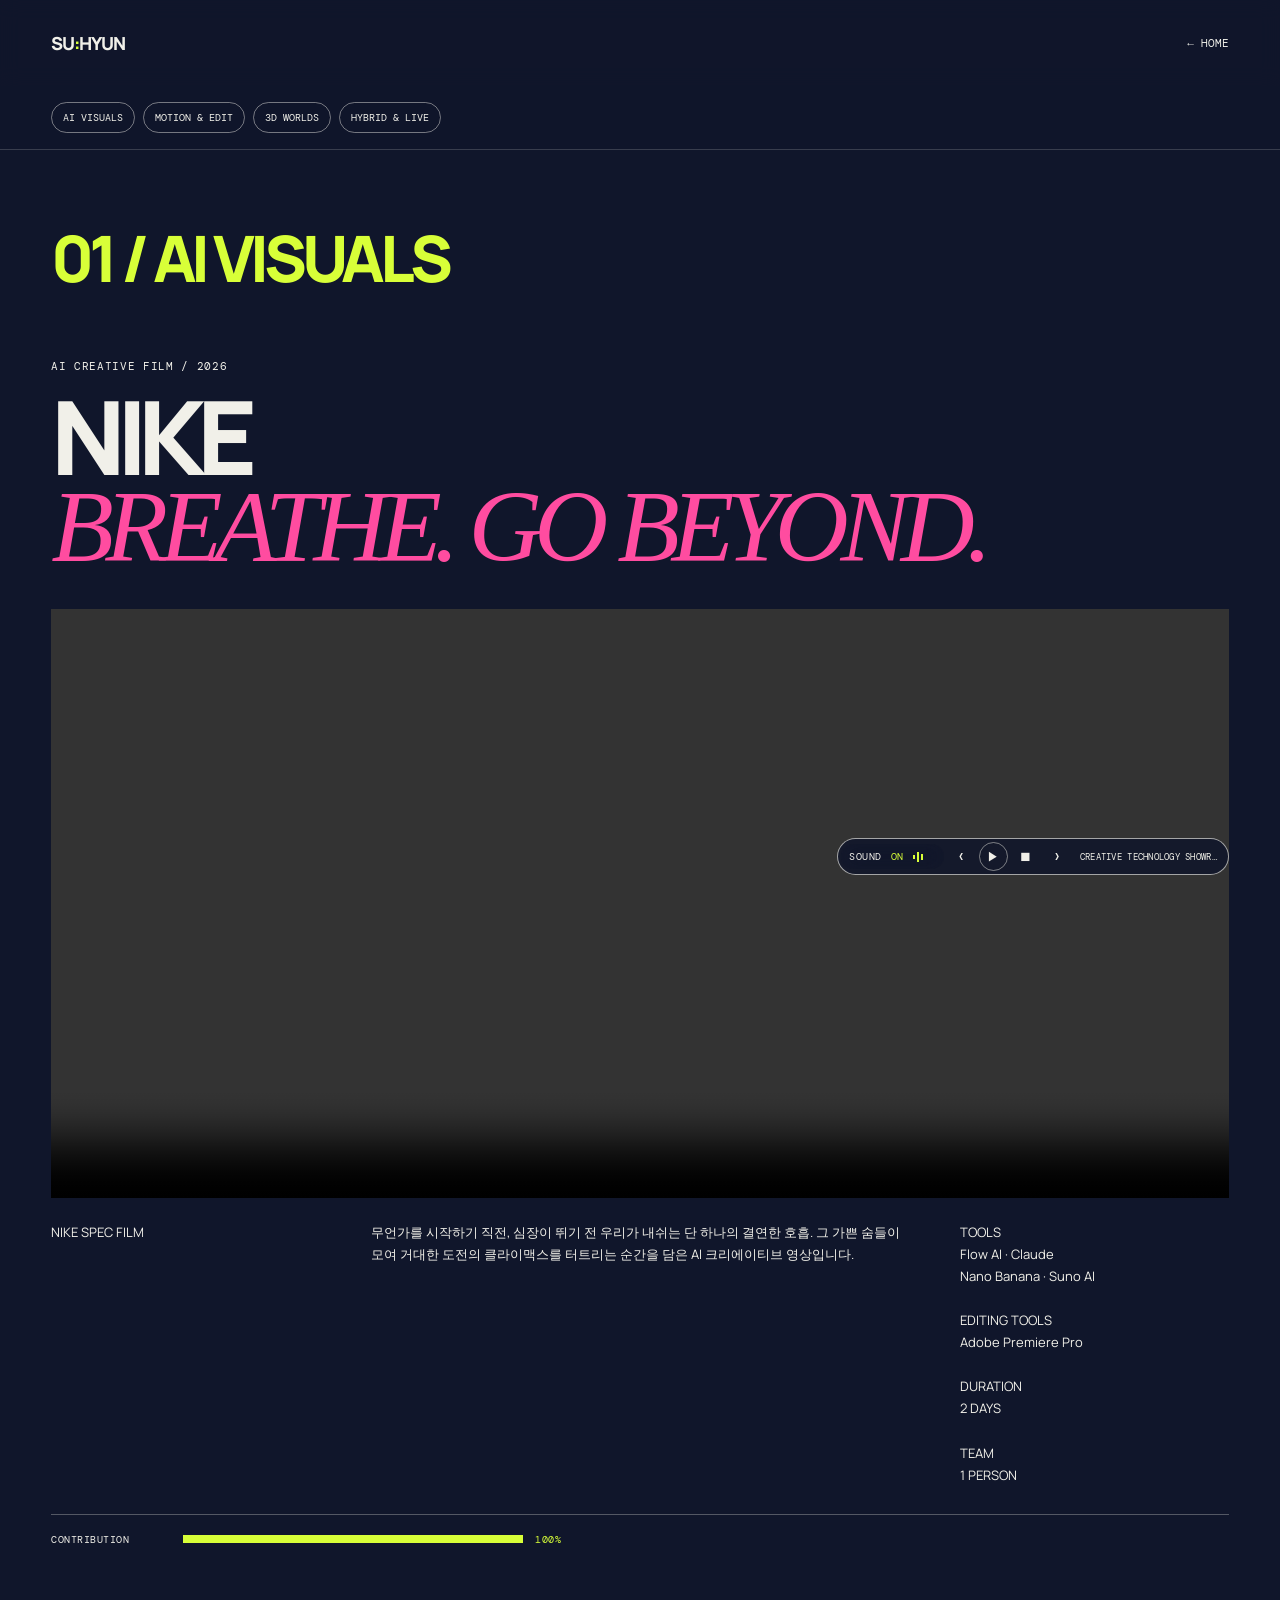
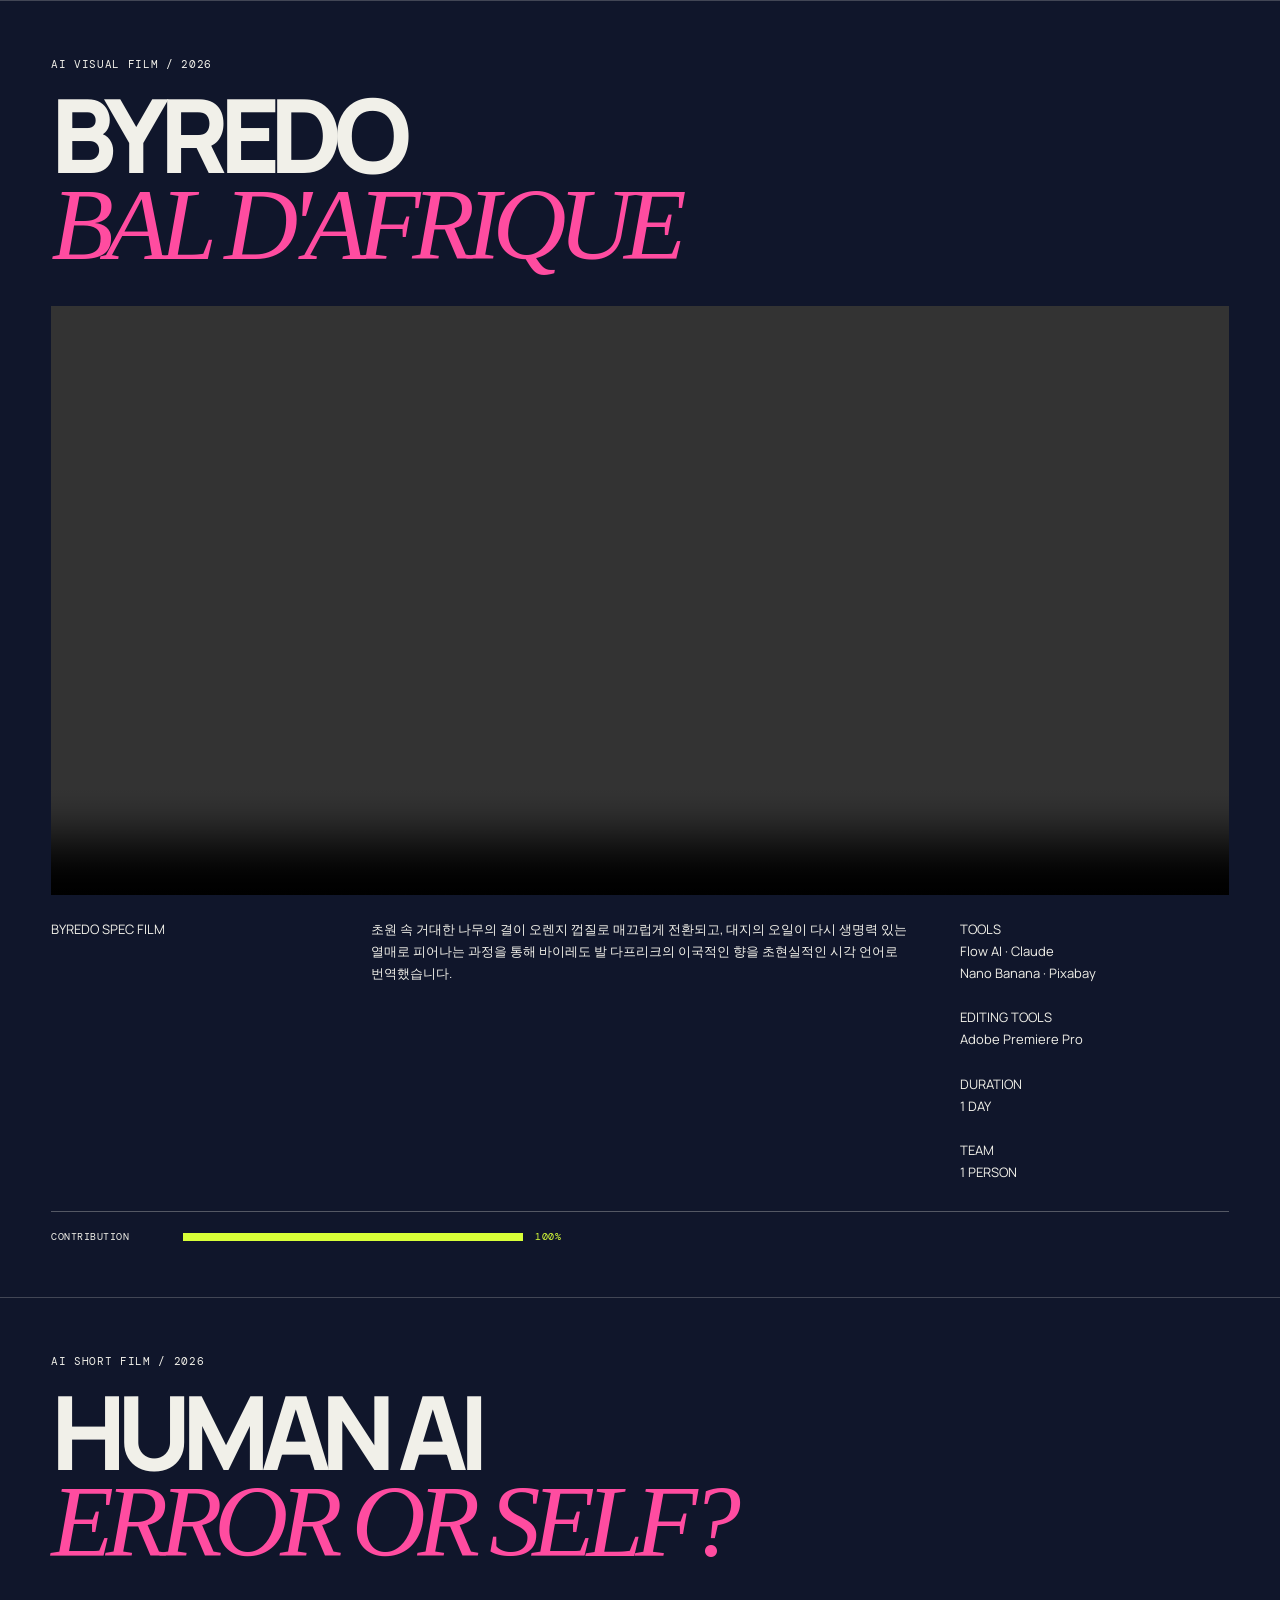
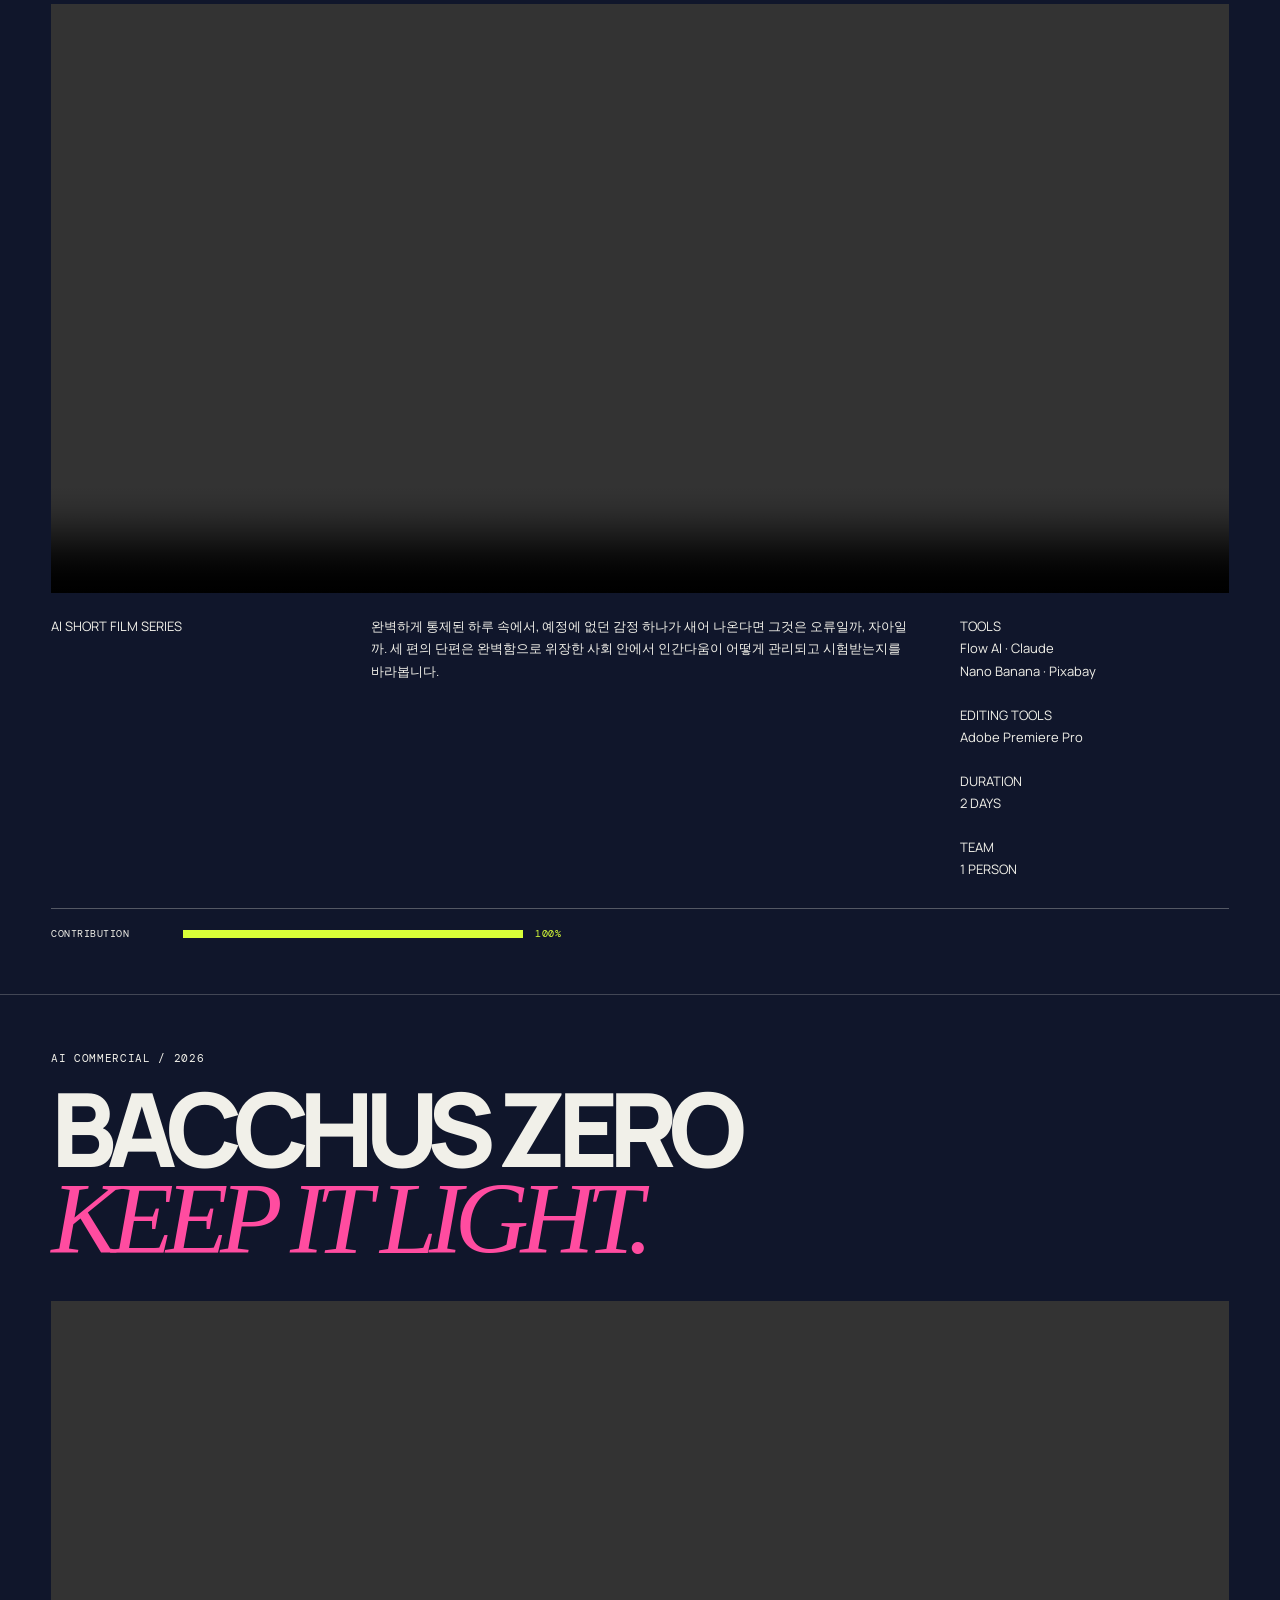
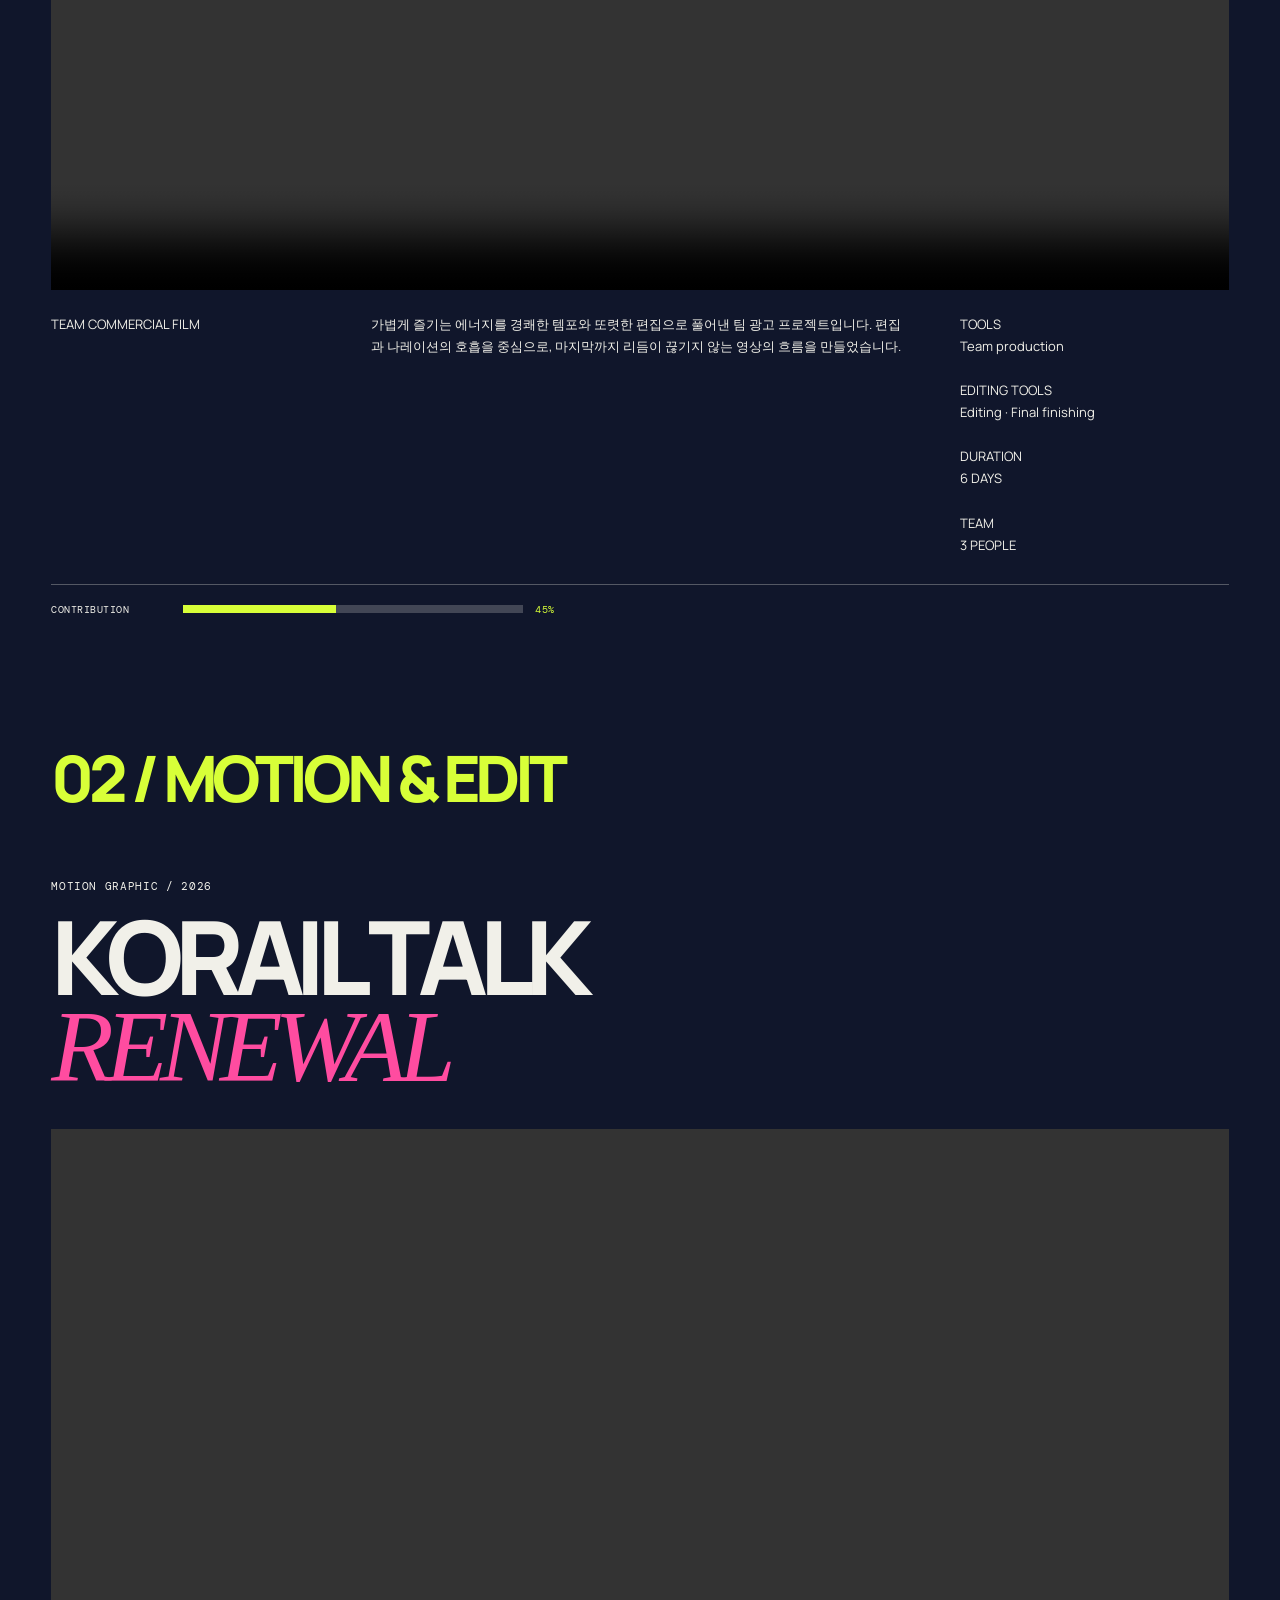
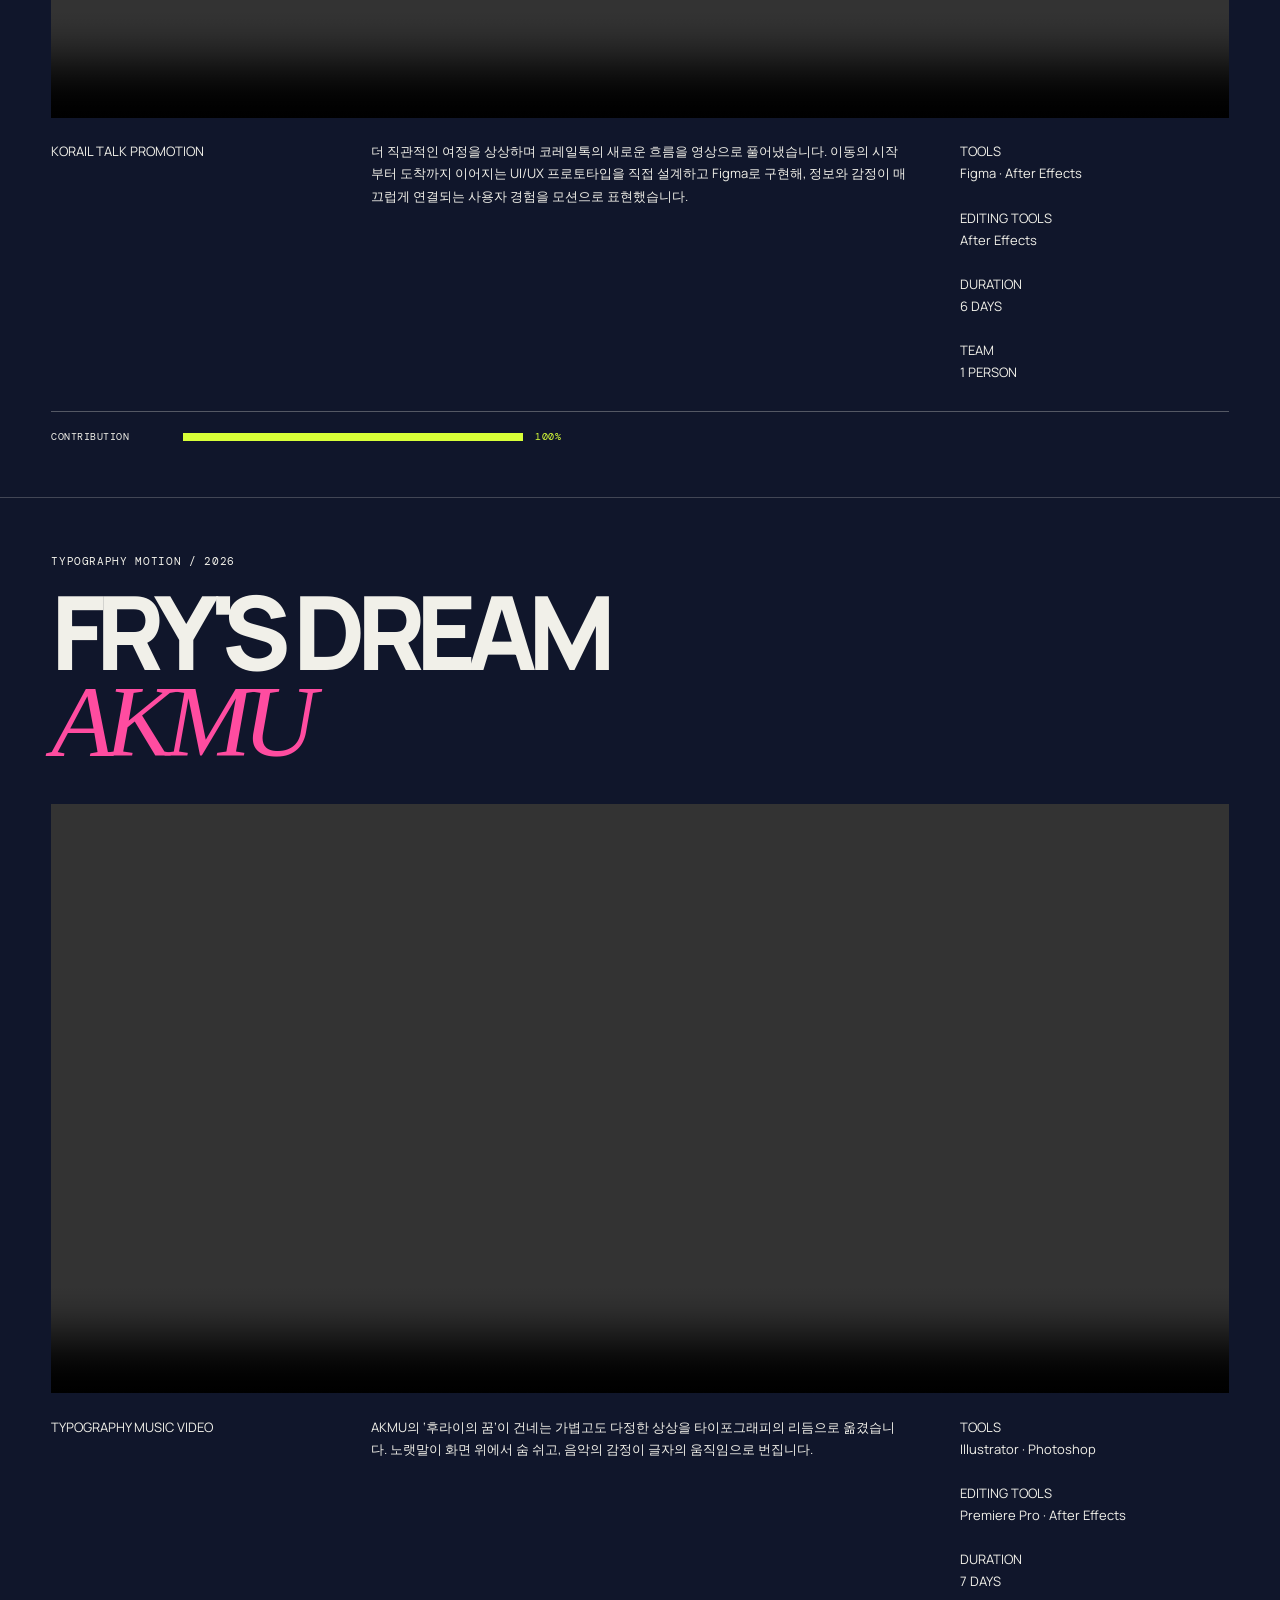
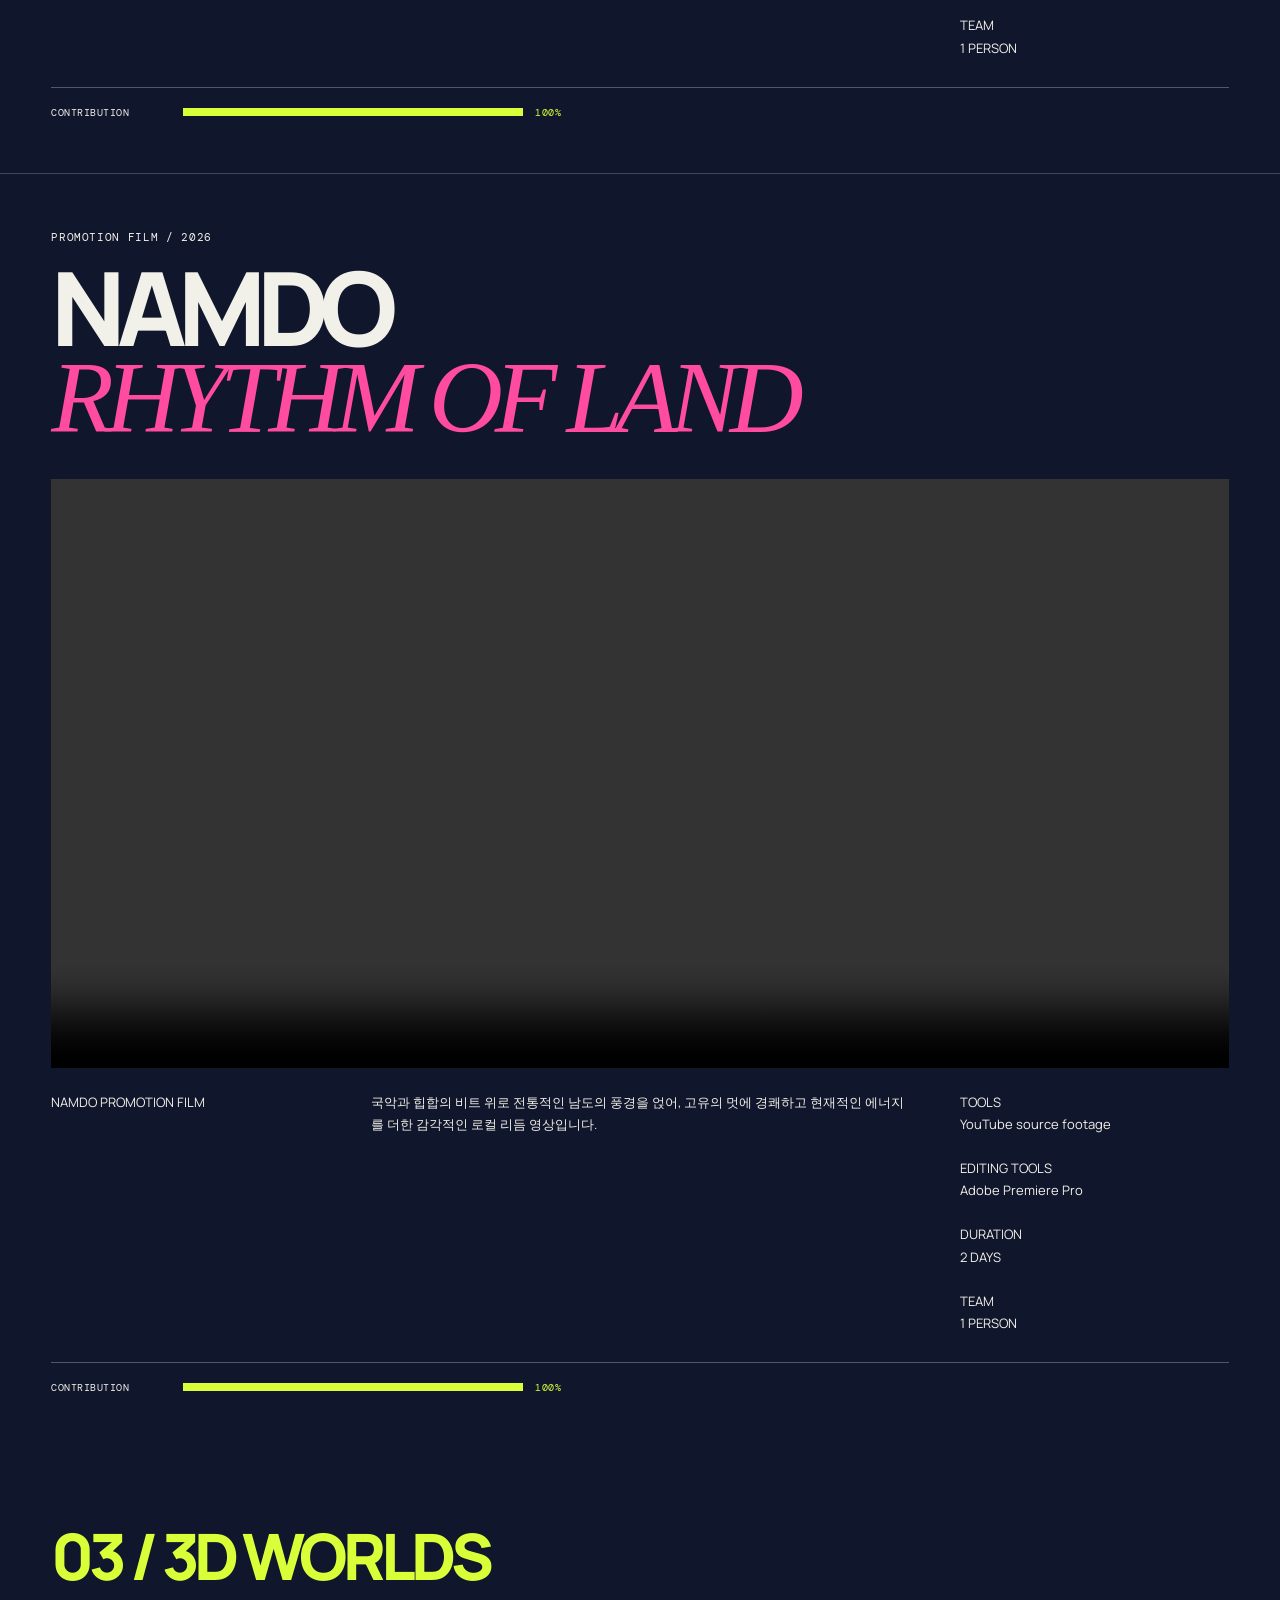
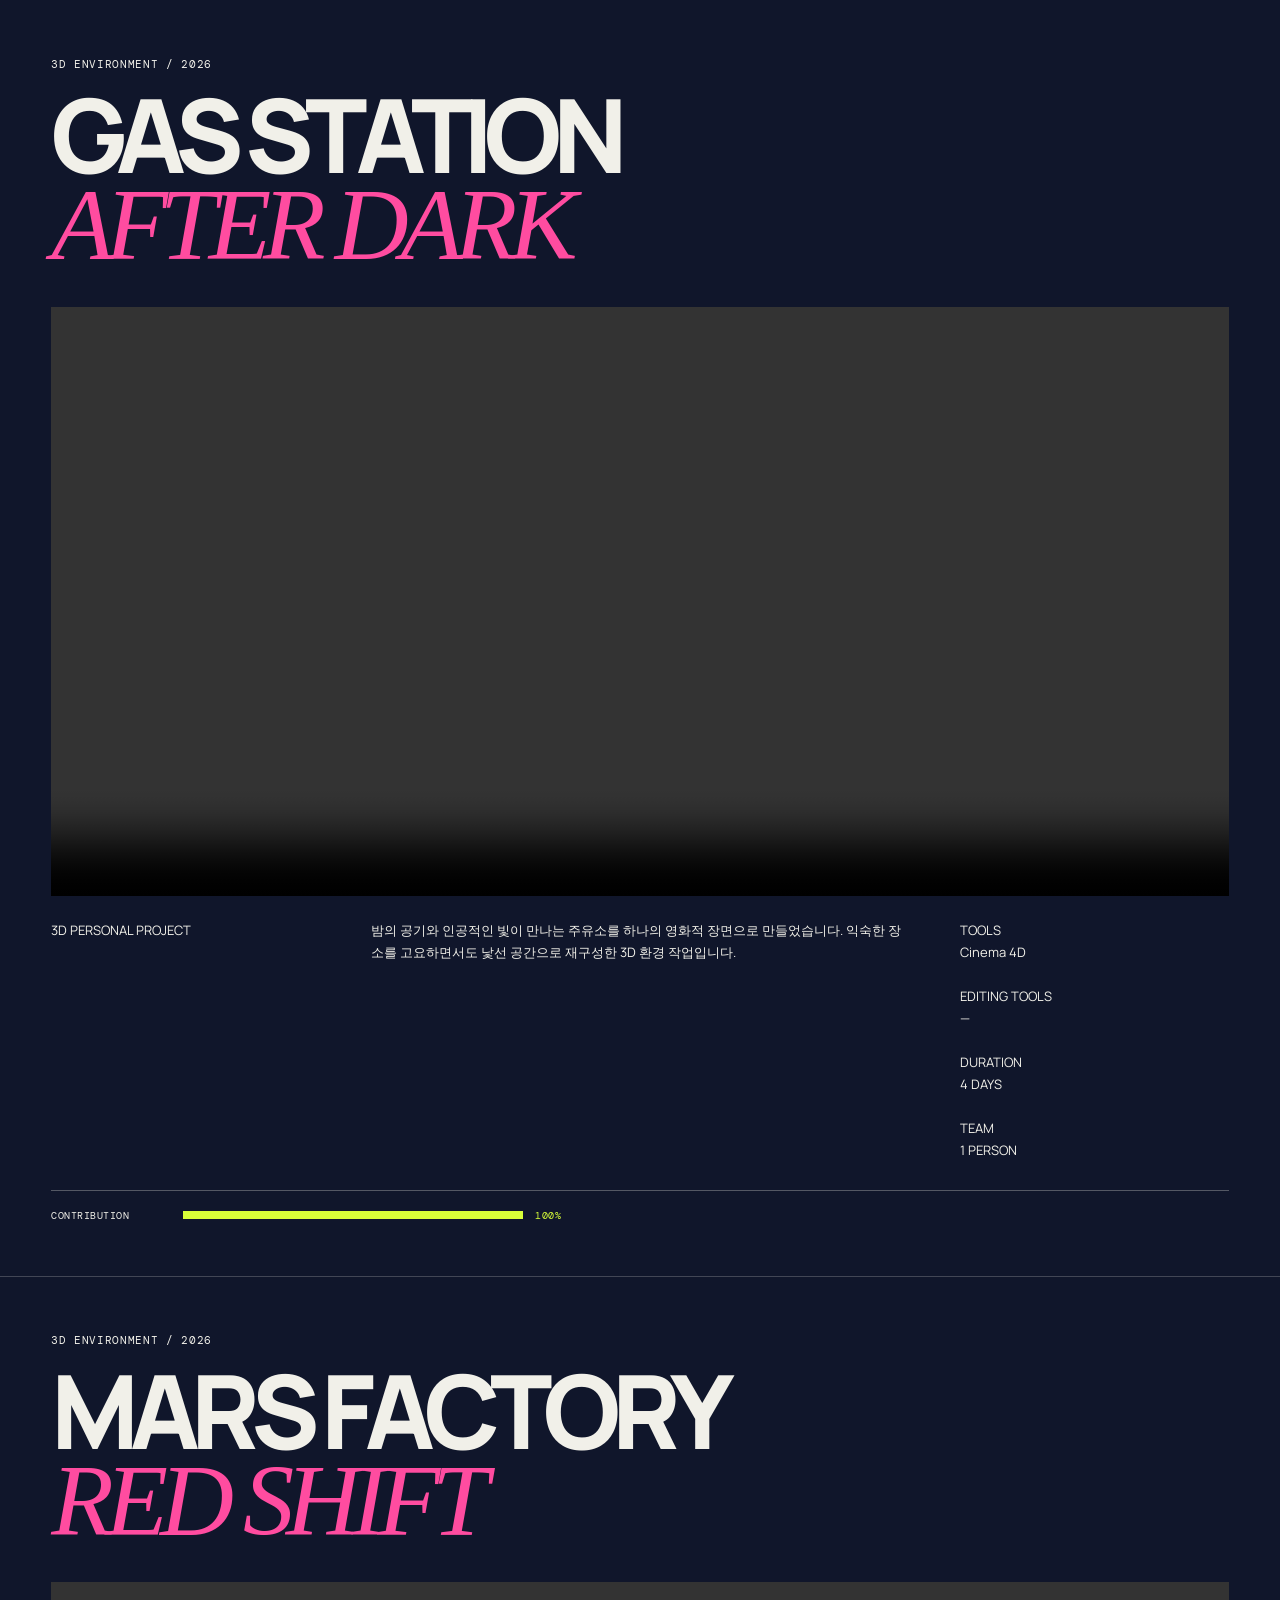
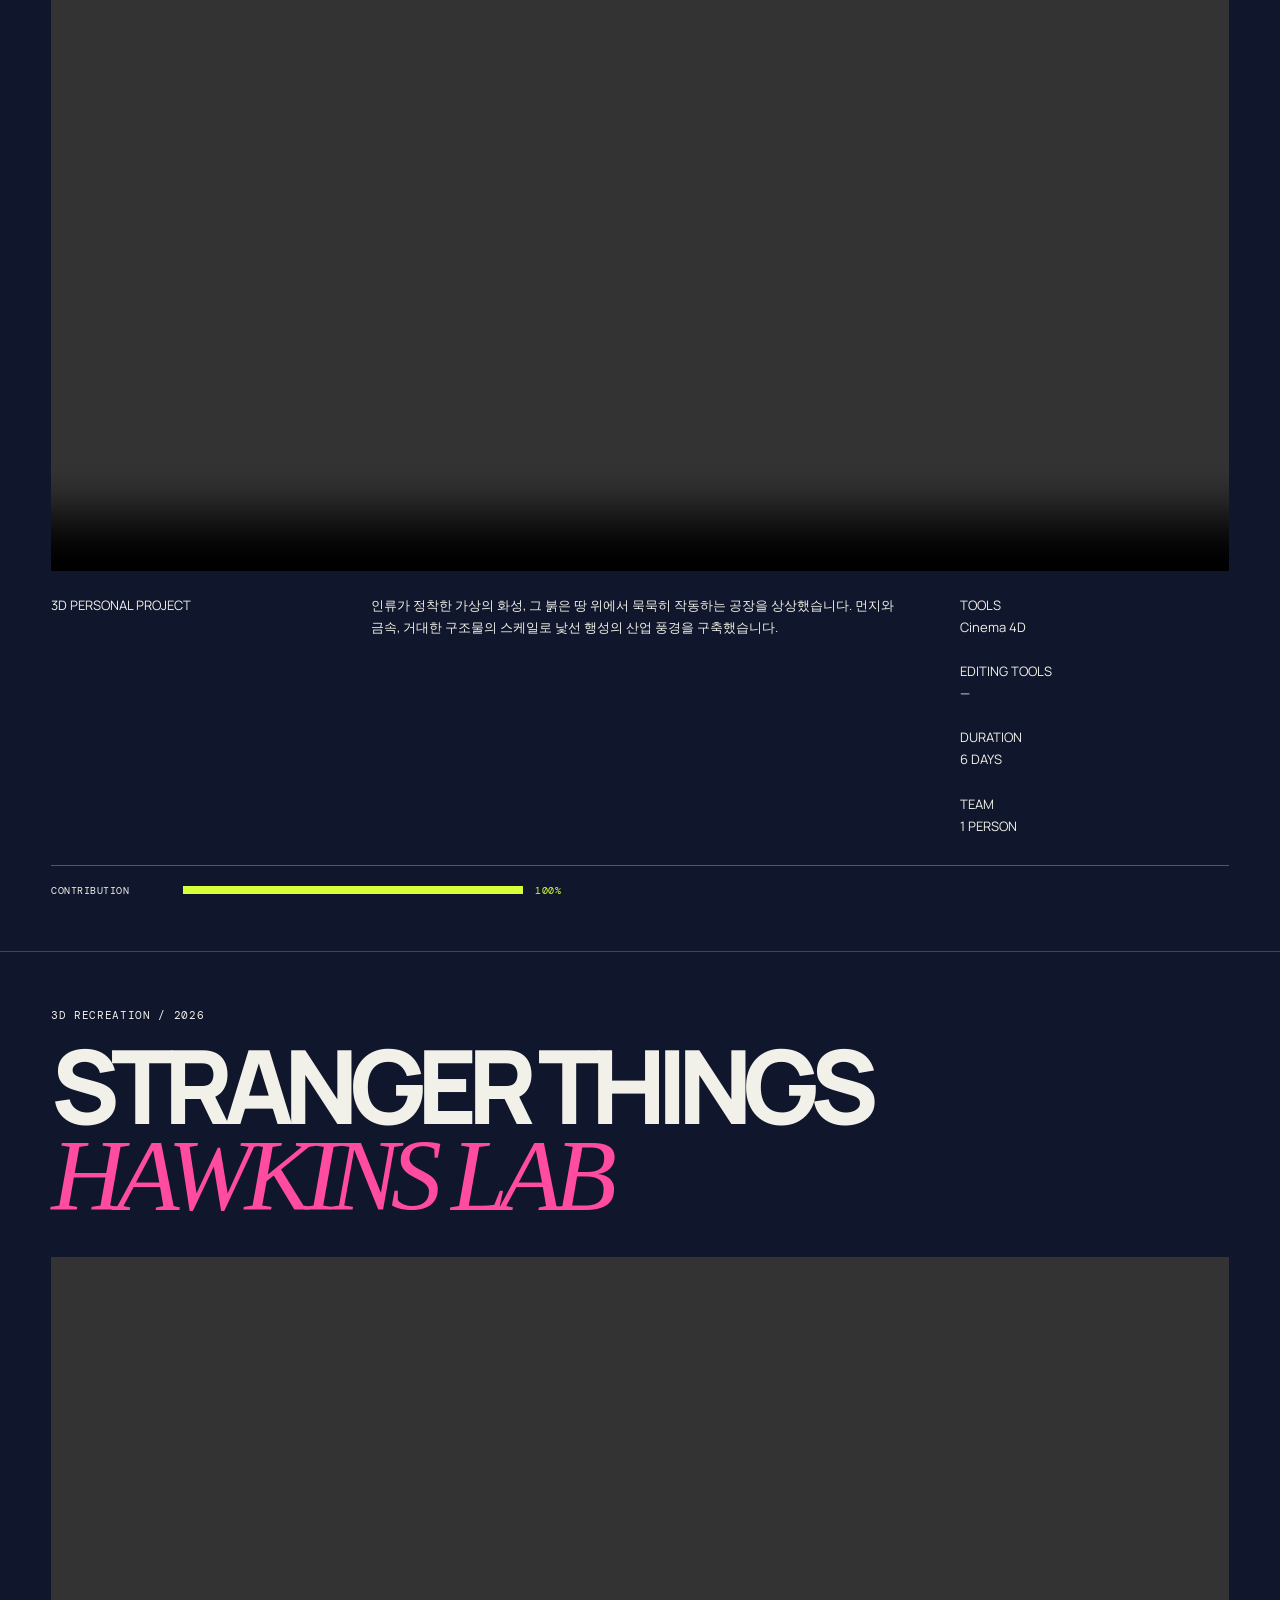
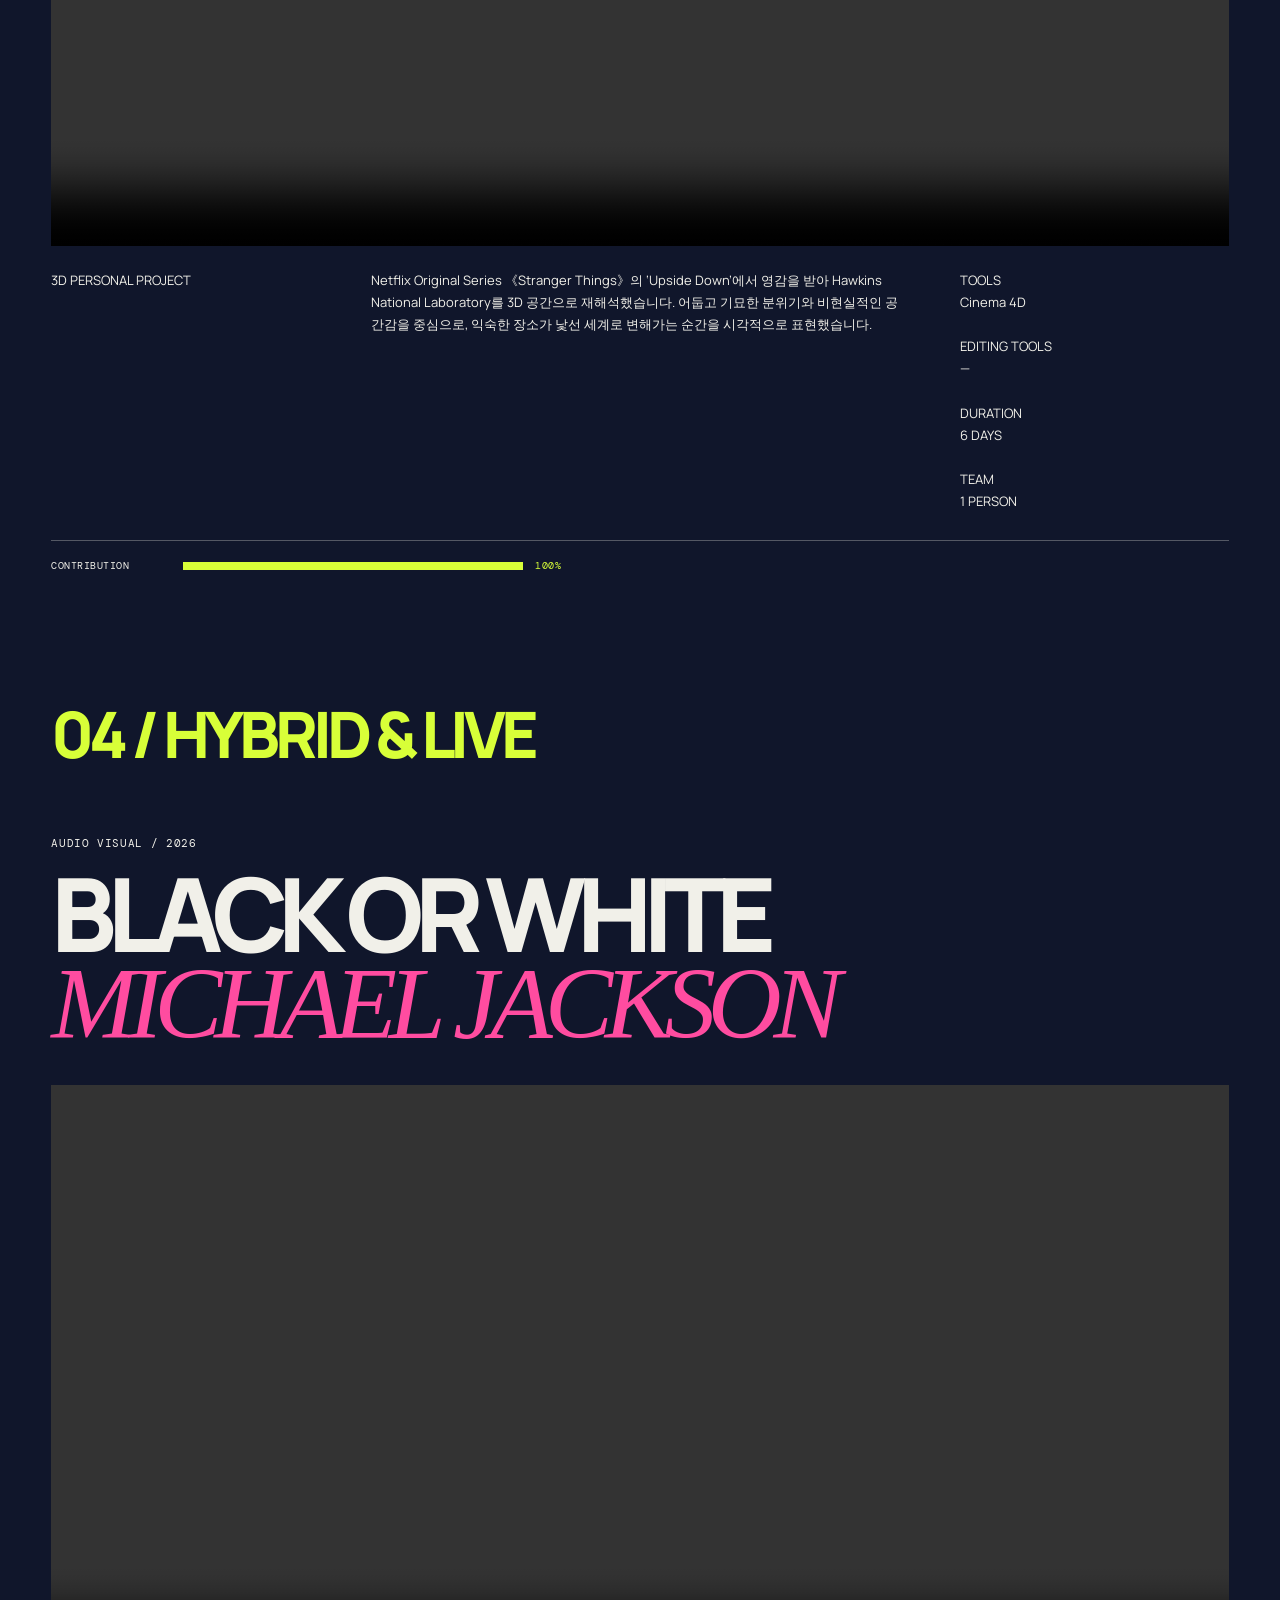
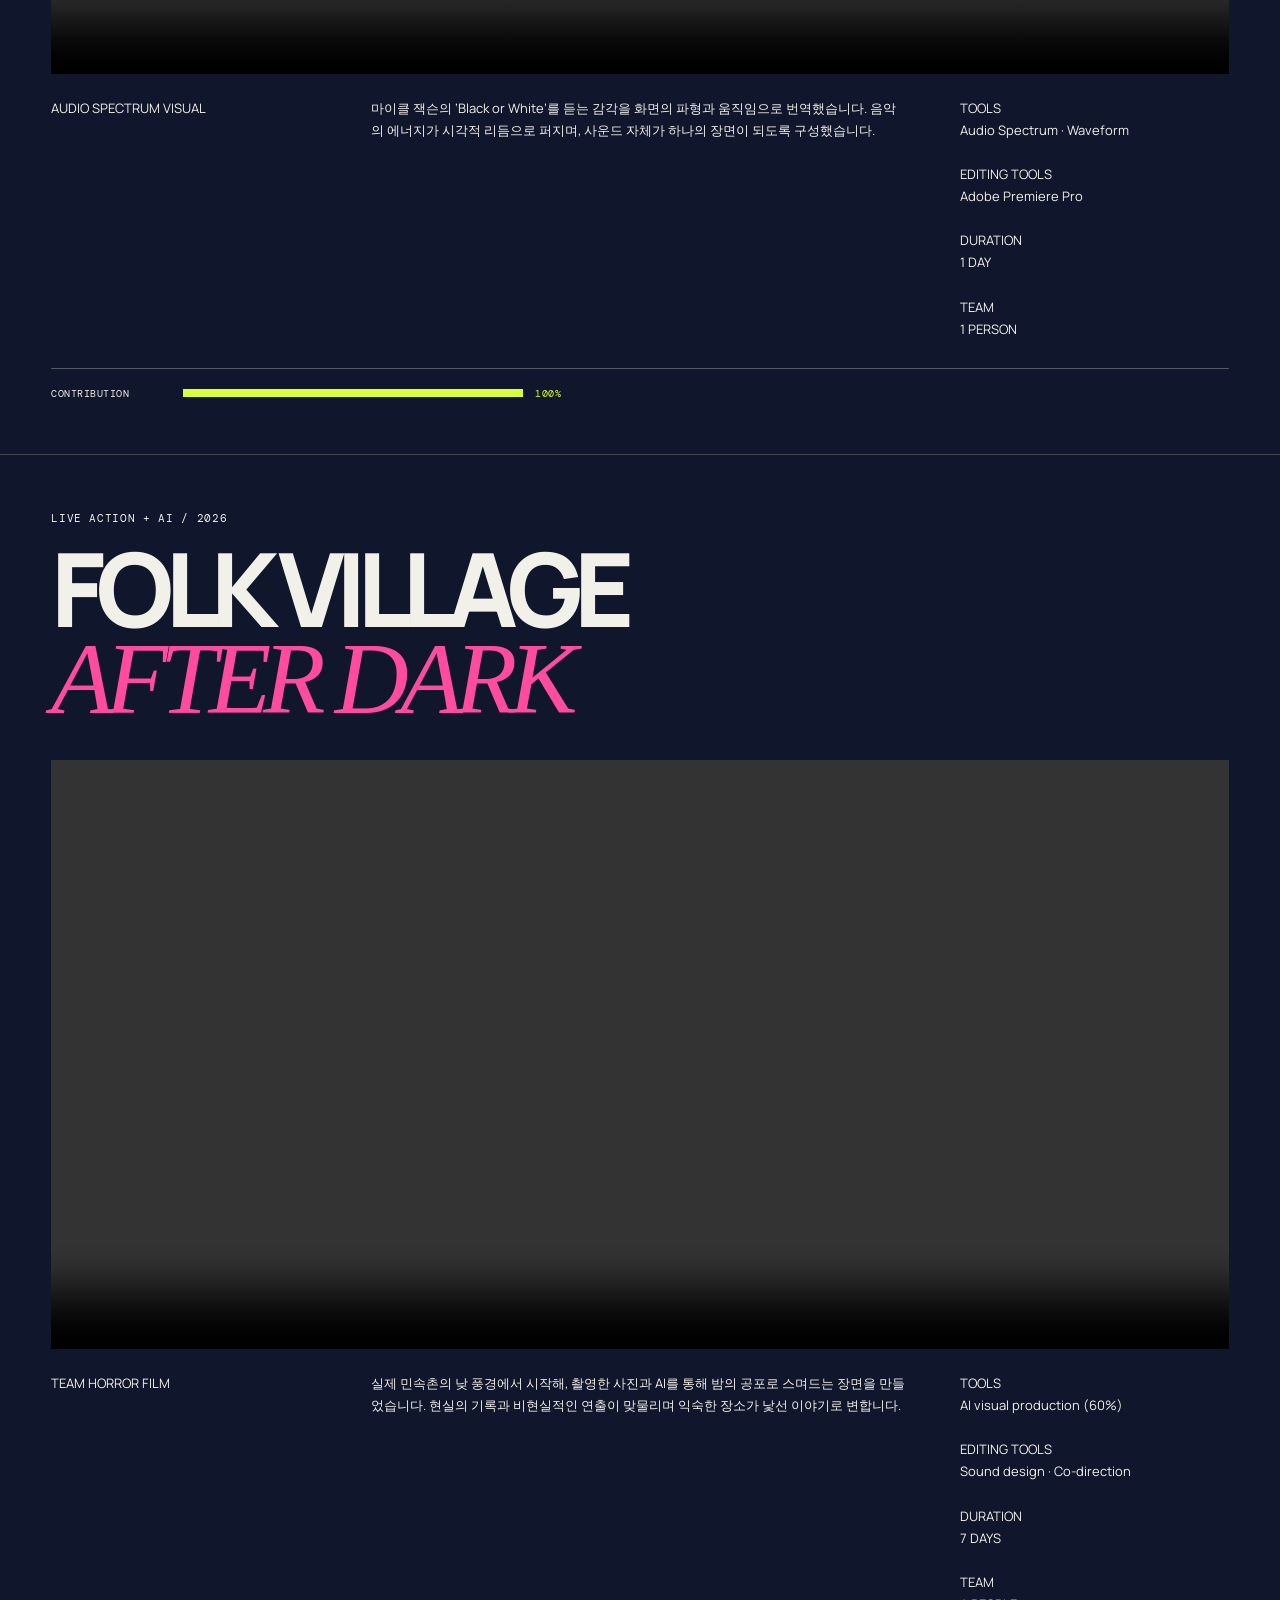
==== projects.html @ 11c56d55 "Add files via upload" ====
<!doctype html>
<html lang="ko">
  <head>
    <meta charset="UTF-8" />
    <meta name="viewport" content="width=device-width,initial-scale=1.0" />
    <title>Projects — SUHYUN</title>
    <link rel="preconnect" href="https://fonts.googleapis.com" />
    <link rel="preconnect" href="https://fonts.gstatic.com" crossorigin />
    <link href="https://fonts.googleapis.com/css2?family=DM+Mono:wght@400;500&family=Manrope:wght@400;500;600;700;800&display=swap" rel="stylesheet" />
    <link rel="stylesheet" href="styles.css" />
  </head>
  <body class="projects-page">
    <header class="site-header"><a class="brand" href="index.html">SU<span>:</span>HYUN</a><a class="back-link" href="index.html">← HOME</a></header>
    <main>
      <nav class="detail-tabs" aria-label="프로젝트 분류"><a href="#ai">AI VISUALS</a><a href="#motion">MOTION &amp; EDIT</a><a href="#three-d">3D WORLDS</a><a href="#hybrid">HYBRID &amp; LIVE</a></nav>
      <section class="project-group" id="ai"><p class="group-label">01 / AI VISUALS</p></section>
      <section class="project-detail" id="nike"><p class="eyebrow">AI CREATIVE FILM / 2026</p><h1>NIKE<br /><em>BREATHE. GO BEYOND.</em></h1><video controls playsinline preload="metadata"><source src="assets/나이키 광고 최종.mp4" type="video/mp4" /></video><div class="detail-meta"><p>NIKE SPEC FILM</p><p>무언가를 시작하기 직전, 심장이 뛰기 전 우리가 내쉬는 단 하나의 결연한 호흡. 그 가쁜 숨들이 모여 거대한 도전의 클라이맥스를 터트리는 순간을 담은 AI 크리에이티브 영상입니다.</p><p>TOOLS<br />Flow AI · Claude<br />Nano Banana · Suno AI<br /><br />EDITING TOOLS<br />Adobe Premiere Pro<br /><br />DURATION<br />2 DAYS<br /><br />TEAM<br />1 PERSON</p></div><div class="contribution"><span>CONTRIBUTION</span><div><i style="--contribution:100%"></i></div><b>100%</b></div></section>
      <section class="project-detail" id="byredo"><p class="eyebrow">AI VISUAL FILM / 2026</p><h1>BYREDO<br /><em>BAL D'AFRIQUE</em></h1><video controls playsinline preload="metadata"><source src="assets/바이레도 발다프리크 AI 최종.mp4" type="video/mp4" /></video><div class="detail-meta"><p>BYREDO SPEC FILM</p><p>초원 속 거대한 나무의 결이 오렌지 껍질로 매끄럽게 전환되고, 대지의 오일이 다시 생명력 있는 열매로 피어나는 과정을 통해 바이레도 발 다프리크의 이국적인 향을 초현실적인 시각 언어로 번역했습니다.</p><p>TOOLS<br />Flow AI · Claude<br />Nano Banana · Pixabay<br /><br />EDITING TOOLS<br />Adobe Premiere Pro<br /><br />DURATION<br />1 DAY<br /><br />TEAM<br />1 PERSON</p></div><div class="contribution"><span>CONTRIBUTION</span><div><i style="--contribution:100%"></i></div><b>100%</b></div></section>
      <section class="project-detail" id="human"><p class="eyebrow">AI SHORT FILM / 2026</p><h1>HUMAN AI<br /><em>ERROR OR SELF?</em></h1><video controls playsinline preload="metadata"><source src="assets/Human최종.mp4" type="video/mp4" /></video><div class="detail-meta"><p>AI SHORT FILM SERIES</p><p>완벽하게 통제된 하루 속에서, 예정에 없던 감정 하나가 새어 나온다면 그것은 오류일까, 자아일까. 세 편의 단편은 완벽함으로 위장한 사회 안에서 인간다움이 어떻게 관리되고 시험받는지를 바라봅니다.</p><p>TOOLS<br />Flow AI · Claude<br />Nano Banana · Pixabay<br /><br />EDITING TOOLS<br />Adobe Premiere Pro<br /><br />DURATION<br />2 DAYS<br /><br />TEAM<br />1 PERSON</p></div><div class="contribution"><span>CONTRIBUTION</span><div><i style="--contribution:100%"></i></div><b>100%</b></div></section>
      <section class="project-detail" id="bacchus"><p class="eyebrow">AI COMMERCIAL / 2026</p><h1>BACCHUS ZERO<br /><em>KEEP IT LIGHT.</em></h1><video controls playsinline preload="metadata"><source src="assets/박카스 제로 광고_0721(최종).mp4" type="video/mp4" /></video><div class="detail-meta"><p>TEAM COMMERCIAL FILM</p><p>가볍게 즐기는 에너지를 경쾌한 템포와 또렷한 편집으로 풀어낸 팀 광고 프로젝트입니다. 편집과 나레이션의 호흡을 중심으로, 마지막까지 리듬이 끊기지 않는 영상의 흐름을 만들었습니다.</p><p>TOOLS<br />Team production<br /><br />EDITING TOOLS<br />Editing · Final finishing<br /><br />DURATION<br />6 DAYS<br /><br />TEAM<br />3 PEOPLE</p></div><div class="contribution"><span>CONTRIBUTION</span><div><i style="--contribution:45%"></i></div><b>45%</b></div></section>
      <section class="project-group" id="motion"><p class="group-label">02 / MOTION &amp; EDIT</p></section>
      <section class="project-detail" id="korail"><p class="eyebrow">MOTION GRAPHIC / 2026</p><h1>KORAIL TALK<br /><em>RENEWAL</em></h1><video controls playsinline preload="metadata"><source src="assets/코레일톡 리뉴얼 홍보영상(sound).mp4" type="video/mp4" /></video><div class="detail-meta"><p>KORAIL TALK PROMOTION</p><p>더 직관적인 여정을 상상하며 코레일톡의 새로운 흐름을 영상으로 풀어냈습니다. 이동의 시작부터 도착까지 이어지는 UI/UX 프로토타입을 직접 설계하고 Figma로 구현해, 정보와 감정이 매끄럽게 연결되는 사용자 경험을 모션으로 표현했습니다.</p><p>TOOLS<br />Figma · After Effects<br /><br />EDITING TOOLS<br />After Effects<br /><br />DURATION<br />6 DAYS<br /><br />TEAM<br />1 PERSON</p></div><div class="contribution"><span>CONTRIBUTION</span><div><i style="--contribution:100%"></i></div><b>100%</b></div></section>
      <section class="project-detail" id="fry"><p class="eyebrow">TYPOGRAPHY MOTION / 2026</p><h1>FRY'S DREAM<br /><em>AKMU</em></h1><video controls playsinline preload="metadata"><source src="assets/후라이의 꿈_이수현.mp4" type="video/mp4" /></video><div class="detail-meta"><p>TYPOGRAPHY MUSIC VIDEO</p><p>AKMU의 ‘후라이의 꿈’이 건네는 가볍고도 다정한 상상을 타이포그래피의 리듬으로 옮겼습니다. 노랫말이 화면 위에서 숨 쉬고, 음악의 감정이 글자의 움직임으로 번집니다.</p><p>TOOLS<br />Illustrator · Photoshop<br /><br />EDITING TOOLS<br />Premiere Pro · After Effects<br /><br />DURATION<br />7 DAYS<br /><br />TEAM<br />1 PERSON</p></div><div class="contribution"><span>CONTRIBUTION</span><div><i style="--contribution:100%"></i></div><b>100%</b></div></section>
      <section class="project-detail" id="namdo"><p class="eyebrow">PROMOTION FILM / 2026</p><h1>NAMDO<br /><em>RHYTHM OF LAND</em></h1><video controls playsinline preload="metadata"><source src="assets/남도홍보영상.mp4" type="video/mp4" /></video><div class="detail-meta"><p>NAMDO PROMOTION FILM</p><p>국악과 힙합의 비트 위로 전통적인 남도의 풍경을 얹어, 고유의 멋에 경쾌하고 현재적인 에너지를 더한 감각적인 로컬 리듬 영상입니다.</p><p>TOOLS<br />YouTube source footage<br /><br />EDITING TOOLS<br />Adobe Premiere Pro<br /><br />DURATION<br />2 DAYS<br /><br />TEAM<br />1 PERSON</p></div><div class="contribution"><span>CONTRIBUTION</span><div><i style="--contribution:100%"></i></div><b>100%</b></div></section>
      <section class="project-group" id="three-d"><p class="group-label">03 / 3D WORLDS</p></section>
      <section class="project-detail" id="gas"><p class="eyebrow">3D ENVIRONMENT / 2026</p><h1>GAS STATION<br /><em>AFTER DARK</em></h1><video controls playsinline preload="metadata"><source src="assets/gas station모션 .mp4" type="video/mp4" /></video><div class="detail-meta"><p>3D PERSONAL PROJECT</p><p>밤의 공기와 인공적인 빛이 만나는 주유소를 하나의 영화적 장면으로 만들었습니다. 익숙한 장소를 고요하면서도 낯선 공간으로 재구성한 3D 환경 작업입니다.</p><p>TOOLS<br />Cinema 4D<br /><br />EDITING TOOLS<br />—<br /><br />DURATION<br />4 DAYS<br /><br />TEAM<br />1 PERSON</p></div><div class="contribution"><span>CONTRIBUTION</span><div><i style="--contribution:100%"></i></div><b>100%</b></div></section>
      <section class="project-detail" id="mars"><p class="eyebrow">3D ENVIRONMENT / 2026</p><h1>MARS FACTORY<br /><em>RED SHIFT</em></h1><video controls playsinline preload="metadata"><source src="assets/Mars factory_end.mp4" type="video/mp4" /></video><div class="detail-meta"><p>3D PERSONAL PROJECT</p><p>인류가 정착한 가상의 화성, 그 붉은 땅 위에서 묵묵히 작동하는 공장을 상상했습니다. 먼지와 금속, 거대한 구조물의 스케일로 낯선 행성의 산업 풍경을 구축했습니다.</p><p>TOOLS<br />Cinema 4D<br /><br />EDITING TOOLS<br />—<br /><br />DURATION<br />6 DAYS<br /><br />TEAM<br />1 PERSON</p></div><div class="contribution"><span>CONTRIBUTION</span><div><i style="--contribution:100%"></i></div><b>100%</b></div></section>
      <section class="project-detail" id="stranger"><p class="eyebrow">3D RECREATION / 2026</p><h1>STRANGER THINGS<br /><em>HAWKINS LAB</em></h1><video controls playsinline preload="metadata"><source src="assets/Stanger things_최종(이수현).mp4" type="video/mp4" /></video><div class="detail-meta"><p>3D PERSONAL PROJECT</p><p>Netflix Original Series 《Stranger Things》의 ‘Upside Down’에서 영감을 받아 Hawkins National Laboratory를 3D 공간으로 재해석했습니다. 어둡고 기묘한 분위기와 비현실적인 공간감을 중심으로, 익숙한 장소가 낯선 세계로 변해가는 순간을 시각적으로 표현했습니다.</p><p>TOOLS<br />Cinema 4D<br /><br />EDITING TOOLS<br />—<br /><br />DURATION<br />6 DAYS<br /><br />TEAM<br />1 PERSON</p></div><div class="contribution"><span>CONTRIBUTION</span><div><i style="--contribution:100%"></i></div><b>100%</b></div></section>
      <section class="project-group" id="hybrid"><p class="group-label">04 / HYBRID &amp; LIVE</p></section>
      <section class="project-detail" id="black"><p class="eyebrow">AUDIO VISUAL / 2026</p><h1>BLACK OR WHITE<br /><em>MICHAEL JACKSON</em></h1><video controls playsinline preload="metadata"><source src="assets/balck or white_이수현.mp4" type="video/mp4" /></video><div class="detail-meta"><p>AUDIO SPECTRUM VISUAL</p><p>마이클 잭슨의 ‘Black or White’를 듣는 감각을 화면의 파형과 움직임으로 번역했습니다. 음악의 에너지가 시각적 리듬으로 퍼지며, 사운드 자체가 하나의 장면이 되도록 구성했습니다.</p><p>TOOLS<br />Audio Spectrum · Waveform<br /><br />EDITING TOOLS<br />Adobe Premiere Pro<br /><br />DURATION<br />1 DAY<br /><br />TEAM<br />1 PERSON</p></div><div class="contribution"><span>CONTRIBUTION</span><div><i style="--contribution:100%"></i></div><b>100%</b></div></section>
      <section class="project-detail" id="folkvillage"><p class="eyebrow">LIVE ACTION + AI / 2026</p><h1>FOLK VILLAGE<br /><em>AFTER DARK</em></h1><video controls playsinline preload="metadata"><source src="assets/비하인드팀 민속촌.mp4" type="video/mp4" /></video><div class="detail-meta"><p>TEAM HORROR FILM</p><p>실제 민속촌의 낮 풍경에서 시작해, 촬영한 사진과 AI를 통해 밤의 공포로 스며드는 장면을 만들었습니다. 현실의 기록과 비현실적인 연출이 맞물리며 익숙한 장소가 낯선 이야기로 변합니다.</p><p>TOOLS<br />AI visual production (60%)<br /><br />EDITING TOOLS<br />Sound design · Co-direction<br /><br />DURATION<br />7 DAYS<br /><br />TEAM<br />4 PEOPLE</p></div><div class="contribution"><span>CONTRIBUTION</span><div><i style="--contribution:60%"></i></div><b>60%</b></div></section>
      <section class="project-detail" id="homeshopping"><p class="eyebrow">LIVE ACTION + MOTION / 2026</p><h1>FOOT SHAMPOO<br /><em>HOME SHOPPING</em></h1><video controls playsinline preload="metadata"><source src="assets/발을씻자 홈쇼핑 최종.mp4" type="video/mp4" /></video><div class="detail-meta"><p>TEAM B-GRADE COMMERCE FILM</p><p>홈쇼핑의 익숙한 문법을 B급 유머로 비틀어, 쇼호스트 연기와 과장된 모션그래픽을 결합한 영상입니다. 실제 방송처럼 보이도록 화면의 정보와 리듬을 세밀하게 설계했습니다.</p><p>TOOLS<br />Figma · Illustrator · Photoshop<br />Flow AI · Suno AI · Nano Banana<br /><br />EDITING TOOLS<br />Premiere Pro · After Effects<br /><br />DURATION<br />10 DAYS<br /><br />TEAM<br />5 PEOPLE</p></div><div class="contribution"><span>CONTRIBUTION</span><div><i style="--contribution:80%"></i></div><b>80%</b></div><div class="bonus-film"><p>BONUS / HOME SHOPPING NG</p><video controls playsinline preload="metadata"><source src="assets/홈쇼핑 NG 최종.mp4" type="video/mp4" /></video><p>TOOLS<br />After Effects<br /><br />EDITING TOOLS<br />After Effects<br /><br />DURATION<br />1 DAY<br /><br />TEAM<br />1 PERSON</p><div class="contribution"><span>CONTRIBUTION</span><div><i style="--contribution:100%"></i></div><b>100%</b></div></div></section>
      <section class="next-project"><p>MORE WORLDS<br />COMING SOON</p><a href="index.html#projects">← BACK TO PROJECTS</a></section>
    </main>
    <audio id="global-bgm" autoplay loop preload="metadata">
      <source src="music/pumpupthemind-creative-technology-showreel-241274.mp3" type="audio/mpeg" />
    </audio>
    <div class="sound-player" aria-label="배경음악 플레이어">
      <button class="sound-control" type="button" aria-pressed="true" aria-label="배경음악 끄기"><span>SOUND</span><strong data-sound-state>ON</strong><i class="sound-wave" aria-hidden="true"><b></b><b></b><b></b></i></button>
      <button class="bgm-button" type="button" data-bgm-previous aria-label="이전 곡">‹</button>
      <button class="bgm-button bgm-play" type="button" data-bgm-play aria-label="재생">▶</button>
      <button class="bgm-button" type="button" data-bgm-stop aria-label="정지">■</button>
      <button class="bgm-button" type="button" data-bgm-next aria-label="다음 곡">›</button>
      <span class="bgm-title" data-bgm-title title="">AMBIENT SCI-FI ELECTRONIC DREAMER</span>
    </div>
    <script src="script.js"></script>
  </body>
</html>
---- styles.css ----
:root{--navy:#10162b;--charcoal:#1a1a1a;--lime:#d8ff38;--pink:#ff4ca0;--cream:#f1f0e9;--mono:"DM Mono",monospace;--sans:"Manrope",sans-serif}*{box-sizing:border-box}html{scroll-behavior:smooth}body{margin:0;background:var(--navy);color:var(--cream);font-family:var(--sans);overflow-x:hidden}.noise{position:fixed;z-index:20;pointer-events:none;inset:0;opacity:.055;background-image:url("data:image/svg+xml,%3Csvg viewBox='0 0 180 180' xmlns='http://www.w3.org/2000/svg'%3E%3Cfilter id='n'%3E%3CfeTurbulence type='fractalNoise' baseFrequency='.8' numOctaves='4' stitchTiles='stitch'/%3E%3C/filter%3E%3Crect width='100%25' height='100%25' filter='url(%23n)' opacity='.6'/%3E%3C/svg%3E")}.site-header{height:86px;padding:0 4vw;position:absolute;top:0;left:0;right:0;z-index:10;display:flex;align-items:center;justify-content:space-between}.brand{font-size:18px;font-weight:800;letter-spacing:-1px;text-decoration:none;color:var(--cream)}.brand span{color:var(--lime)}.nav{display:flex;align-items:center;gap:30px;font:12px var(--mono);letter-spacing:.03em}.nav a,.back-link{color:var(--cream);text-decoration:none}.nav a:not(.nav-contact):hover,.back-link:hover{color:var(--lime)}.nav-contact{background:var(--lime);color:var(--navy)!important;border-radius:50px;padding:11px 17px;font-weight:500}.nav-contact b{font-size:16px;margin-left:6px}.menu-toggle{display:none}.hero{position:relative;min-height:100svh;padding:135px 4vw 5vh;display:grid;grid-template-columns:1.18fr .82fr;align-items:end;overflow:hidden}.hero-video-wrap{position:absolute;inset:0;background:var(--charcoal)}.hero-video{width:100%;height:100%;object-fit:cover;filter:saturate(.82) contrast(1.08)}.video-overlay{position:absolute;inset:0;background:linear-gradient(90deg,rgba(16,22,43,.8),rgba(16,22,43,.12) 72%),linear-gradient(0deg,rgba(16,22,43,.35),transparent 45%)}.hero-copy{position:relative;z-index:1;align-self:end}.eyebrow,.section-label,.video-label,.hero-index,.project-card p,.scroll-hint{font:11px var(--mono);letter-spacing:.06em}.hero h1,.projects h2,.project-detail h1{font-size:clamp(52px,7.7vw,125px);line-height:.84;letter-spacing:-.09em;margin:20px 0 25px;font-weight:800}.hero h1 em,.projects h2 em,.project-detail h1 em{font-family:Georgia,serif;font-weight:400;letter-spacing:-.08em;color:var(--lime)}.hero-description{max-width:300px;font-size:15px;line-height:1.7;margin:0 0 38px}.round-link{display:flex;align-items:center;justify-content:center;gap:9px;width:85px;height:85px;border:1px solid var(--cream);border-radius:50%;text-decoration:none;color:var(--cream);font:27px Georgia,serif;transition:.3s}.round-link span{font:8px var(--mono);line-height:1.35}.round-link:hover{background:var(--lime);border-color:var(--lime);color:var(--navy);transform:rotate(-12deg)}.video-label{position:absolute;bottom:5vh;right:4vw;z-index:1;writing-mode:vertical-rl}.video-label span{width:7px;height:7px;border-radius:50%;background:var(--pink);display:inline-block;margin:0 0 9px}.hero-index{position:absolute;right:4vw;top:135px;z-index:1;font-size:14px;line-height:1.2}.hero-index span{color:var(--lime)}.manifesto{background:var(--cream);color:var(--navy);padding:12vw 4vw 0}.section-label{color:inherit}.manifesto-grid{display:grid;grid-template-columns:1.05fr .95fr;gap:8vw;margin:8vw 0}.intro{font-size:clamp(31px,4vw,66px);line-height:.98;letter-spacing:-.07em;font-weight:700;margin:0 0 44px}.intro mark{background:var(--pink);color:var(--cream);padding:0 .1em}.body-copy{font-size:15px;line-height:1.8;max-width:390px}.profile-video{width:100%;aspect-ratio:4/3;object-fit:cover;background:var(--navy);filter:saturate(.9)}.keywords{display:grid;grid-template-columns:repeat(4,1fr);border-top:1px solid var(--navy)}.keywords article{padding:20px 15px 45px 0;min-height:190px;border-right:1px solid var(--navy)}.keywords article+article{padding-left:18px}.keywords article:last-child{border:0}.keywords b{font:10px var(--mono);color:var(--pink)}.keywords h2{font-size:20px;letter-spacing:-.06em;margin:35px 0 5px}.keywords p{font-size:12px;line-height:1.5;margin:0}.projects{padding:12vw 0 9vw;background:var(--navy);overflow:hidden}.projects-head{position:relative;padding:0 4vw 6vw}.projects h2{margin:22px 0 0}.projects h2 em{color:var(--pink)}.text-link{position:absolute;right:4vw;bottom:7vw;color:var(--lime);font:12px var(--mono);text-decoration:none;border-bottom:1px solid var(--lime);padding-bottom:5px}.text-link span{font-size:17px;margin-left:8px}.project-rail{display:flex;gap:18px;overflow-x:auto;padding:0 4vw 18px;scroll-snap-type:x mandatory;scrollbar-width:none;cursor:grab}.project-rail::-webkit-scrollbar{display:none}.project-rail.dragging{cursor:grabbing;user-select:none}.project-card{position:relative;display:flex;flex:none;width:min(70vw,850px);height:min(44vw,540px);padding:24px;color:var(--cream);overflow:hidden;text-decoration:none;scroll-snap-align:start;background:var(--charcoal)}.project-card video{position:absolute;inset:0;width:100%;height:100%;object-fit:cover}.card-shade{position:absolute;inset:0;background:linear-gradient(0deg,rgba(16,22,43,.88),transparent 70%)}.project-card p,.project-card h3,.project-card .arrow{position:relative;z-index:1}.project-card p{margin:0}.project-card h3{align-self:flex-end;margin:0;font-size:clamp(25px,3.6vw,55px);line-height:.9;letter-spacing:-.07em}.arrow{margin-left:auto;align-self:flex-end;border:1px solid currentColor;border-radius:50%;display:grid;place-items:center;width:46px;height:46px;font-size:22px;transition:.3s}.project-card:hover .arrow{background:var(--lime);color:var(--navy);border-color:var(--lime);transform:rotate(45deg)}.placeholder{align-items:stretch}.pink-card{background:var(--pink);color:var(--navy)}.navy-card{background:#263dba}.placeholder-art{font-size:clamp(40px,7vw,110px);font-weight:800;line-height:.78;letter-spacing:-.1em;position:absolute;right:-1vw;top:18%;text-align:right;opacity:.95}.scroll-hint{padding-left:4vw;margin:13px 0 0;color:var(--cream)}.scroll-hint span{color:var(--lime);font-size:20px;margin-left:8px}footer{background:var(--charcoal);padding:32px 4vw;display:flex;justify-content:space-between;align-items:center;font:10px var(--mono)}footer p{margin:0;color:#a4a4a4}footer>a:last-child{color:var(--lime);text-decoration:none}.projects-page{background:var(--navy)}.projects-page .site-header{position:relative}.back-link{font:11px var(--mono)}.project-detail{padding:10vw 4vw}.project-detail h1{margin:20px 0 7vw;font-size:clamp(45px,8vw,120px)}.project-detail h1 em{color:var(--pink)}.project-detail video{width:100%;max-height:75vh;background:#000;object-fit:contain}.detail-meta{display:grid;grid-template-columns:1fr 2fr 1fr;gap:4vw;padding-top:28px;font-size:13px;line-height:1.7}.detail-meta p{margin:0}.next-project{min-height:45vh;padding:8vw 4vw;background:var(--lime);color:var(--navy);display:flex;justify-content:space-between;align-items:end}.next-project p{font-size:clamp(36px,6vw,90px);font-weight:800;line-height:.82;letter-spacing:-.08em;margin:0}.next-project a{font:11px var(--mono);color:var(--navy)}
@media(max-width:700px){.site-header{height:70px;padding:0 20px}.menu-toggle{display:flex;z-index:12;flex-direction:column;gap:5px;background:transparent;border:0;padding:10px;cursor:pointer}.menu-toggle i{display:block;width:23px;height:2px;background:var(--cream)}.nav{display:none;position:fixed;inset:0;background:var(--navy);flex-direction:column;align-items:flex-start;justify-content:center;padding:30px;gap:24px;font-size:24px}.nav.is-open{display:flex}.nav-contact{font-size:12px}.hero{display:block;padding:116px 20px 28px;min-height:100svh}.video-overlay{background:linear-gradient(0deg,rgba(16,22,43,.9),rgba(16,22,43,.05) 80%)}.hero-copy{padding-top:39vh}.hero h1{font-size:clamp(50px,15vw,76px)}.hero-description{font-size:13px;margin-bottom:24px}.hero-index{right:20px;top:105px}.video-label{right:20px;bottom:29px}.manifesto{padding:80px 20px 0}.manifesto-grid{display:flex;flex-direction:column;gap:36px;margin:55px 0}.intro{font-size:42px;margin-bottom:25px}.body-copy{font-size:13px}.profile-video{aspect-ratio:1/1}.keywords{grid-template-columns:repeat(2,1fr)}.keywords article{min-height:155px;padding:15px 12px 28px 0;border-bottom:1px solid var(--navy)}.keywords article:nth-child(2n){padding-left:12px;border-right:0}.keywords h2{margin:25px 0 4px;font-size:18px}.projects{padding:80px 0 55px}.projects-head{padding:0 20px 50px}.projects h2{font-size:61px}.text-link{right:20px;bottom:57px}.project-rail{padding:0 20px 18px;gap:12px}.project-card{width:82vw;height:112vw;padding:16px}.project-card h3{font-size:30px}.placeholder-art{font-size:58px;top:25%}.scroll-hint{padding-left:20px;font-size:9px}footer{padding:24px 20px;flex-wrap:wrap;gap:20px}footer p{order:3;width:100%}.project-detail{padding:60px 20px}.project-detail h1{font-size:47px;margin:18px 0 38px}.detail-meta{display:flex;flex-direction:column;gap:20px;font-size:12px}.next-project{padding:40px 20px;min-height:35vh;flex-direction:column;align-items:flex-start;justify-content:center;gap:30px}.next-project p{font-size:52px}}
.profile-video{height:auto;aspect-ratio:auto;object-fit:contain}
@media(min-width:701px){.profile-video{width:78%;margin-left:auto}}
@media(max-width:700px){.profile-video{width:86%;margin:0 auto}}
.profile-media{display:grid;grid-template-columns:minmax(0,1fr) 118px;align-items:end;gap:16px}.profile-media .profile-video{width:100%;margin:0}.profile-info{margin:0;padding:0 0 3px 14px;border-left:1px solid var(--navy);font:9px/1.45 var(--mono);letter-spacing:.03em}.profile-info div{padding:0 0 17px}.profile-info div:last-child{padding-bottom:0}.profile-info dt{color:var(--pink);margin-bottom:3px}.profile-info dd{margin:0}.profile-info a{color:var(--navy);text-decoration:none;border-bottom:1px solid var(--navy)}.profile-info a:hover{color:var(--pink);border-color:var(--pink)}
@media(max-width:700px){.profile-media{grid-template-columns:minmax(0,1fr) 95px;gap:10px}.profile-info{padding-left:9px;font-size:8px}.profile-info div{padding-bottom:12px}}
.project-detail + .project-detail{border-top:1px solid rgba(241,240,233,.22)}
.rail-controls{position:absolute;right:4vw;top:50%;display:flex;gap:8px}.rail-control{width:45px;height:45px;border-radius:50%;border:1px solid var(--cream);background:transparent;color:var(--cream);font-size:20px;cursor:pointer;transition:.25s}.rail-control:hover{background:var(--lime);border-color:var(--lime);color:var(--navy);transform:scale(1.08)}.namdo-card{color:var(--navy)}.namdo-card .card-shade{background:linear-gradient(0deg,rgba(255,76,160,.9),rgba(255,76,160,.08) 72%)}.namdo-card:hover .arrow{background:var(--cream);border-color:var(--cream);color:var(--navy)}
@media(max-width:700px){.rail-controls{right:20px;top:76px}.rail-control{width:38px;height:38px;font-size:17px}}
.projects-head .text-link{right:calc(4vw + 114px);bottom:0}.projects-head .rail-controls{top:auto;bottom:0}
@media(max-width:700px){.projects-head .text-link{right:116px;bottom:0;font-size:10px}.projects-head .rail-controls{right:20px;top:auto;bottom:0}}
.project-rail{margin-top:34px}
@media(max-width:700px){.project-rail{margin-top:24px}}
@media(min-width:701px){.manifesto{padding-top:6vh}.manifesto-grid{margin:4vh 0;align-items:center}.keywords article{min-height:145px;padding-bottom:28px}.keywords h2{margin-top:24px}}
@media(min-width:701px){.projects{padding:6vh 0 5vh}.projects-head{padding-bottom:24px}.projects h2{font-size:clamp(50px,6vw,88px)}.project-card{width:min(58vw,700px);height:min(35vw,420px)}}
.intro{line-height:1.2}
@media(min-width:701px){html:has(.projects-page){scroll-snap-type:none}.projects-page .project-detail{padding:5vh 4vw 6vh}.projects-page .project-detail h1{margin-bottom:3vw}.projects-page .detail-meta{padding-top:18px}}
.modal-open{overflow:hidden}.contact-modal{position:fixed;z-index:30;inset:0;display:none;place-items:center;padding:24px}.contact-modal.is-open{display:grid}.modal-backdrop{position:absolute;inset:0;border:0;background:rgba(16,22,43,.78);backdrop-filter:blur(8px);cursor:pointer}.contact-dialog{position:relative;width:min(900px,100%);max-height:calc(100svh - 48px);overflow:auto;background:var(--cream);color:var(--navy);padding:54px 5vw 5vw;box-shadow:14px 14px 0 var(--pink)}.modal-close{position:absolute;right:22px;top:17px;width:34px;height:34px;border:1px solid var(--navy);border-radius:50%;background:transparent;color:var(--navy);font-size:25px;line-height:1;cursor:pointer}.modal-close:hover{background:var(--pink);border-color:var(--pink)}.contact-dialog h2{font-size:clamp(38px,5.2vw,76px);line-height:.88;letter-spacing:-.08em;margin:20px 0 48px}.contact-dialog h2 em{font-family:Georgia,serif;font-weight:400;color:var(--pink)}.contact-grid{display:grid;grid-template-columns:.75fr 1.25fr;gap:6vw}.direct-contact{font:10px/1.6 var(--mono);display:flex;flex-direction:column;gap:8px}.direct-contact p{color:var(--pink);margin:0 0 8px}.direct-contact a{color:var(--navy);text-decoration:none}.contact-form{display:grid;gap:18px}.contact-form label{display:grid;gap:6px;font:10px var(--mono);letter-spacing:.06em}.contact-form input,.contact-form textarea{width:100%;border:0;border-bottom:1px solid var(--navy);border-radius:0;background:transparent;padding:8px 0;color:var(--navy);font:15px var(--sans);outline:none;resize:vertical}.contact-form input:focus,.contact-form textarea:focus{border-color:var(--pink)}.contact-form button{justify-self:start;margin-top:8px;border:0;background:var(--navy);color:var(--cream);padding:14px 18px;font:11px var(--mono);cursor:pointer}.contact-form button:hover{background:var(--pink);color:var(--navy)}.contact-form button:disabled{opacity:.6;cursor:wait}.contact-form button span{font-size:16px;margin-left:8px}.hidden-field{display:none}.form-success{font:12px var(--mono);color:var(--pink);margin:10px 0 0}@media(max-width:700px){.contact-modal{padding:14px}.contact-dialog{padding:48px 24px 30px;box-shadow:8px 8px 0 var(--pink)}.contact-dialog h2{margin-bottom:34px}.contact-grid{grid-template-columns:1fr;gap:30px}.direct-contact{font-size:9px}.modal-close{right:14px;top:12px}}
.project-tabs{display:flex;gap:9px;overflow-x:auto;padding:0 4vw;scrollbar-width:none}.project-tabs::-webkit-scrollbar{display:none}.project-tabs button{flex:none;border:1px solid rgba(241,240,233,.55);border-radius:999px;background:transparent;color:var(--cream);padding:9px 12px;font:10px var(--mono);letter-spacing:.04em;cursor:pointer;transition:.2s}.project-tabs button:hover,.project-tabs button.is-active{background:var(--lime);border-color:var(--lime);color:var(--navy)}.project-card[hidden]{display:none}.detail-tabs{position:sticky;top:0;z-index:12;display:flex;gap:8px;overflow-x:auto;padding:16px 4vw;background:rgba(16,22,43,.96);border-bottom:1px solid rgba(241,240,233,.18);scrollbar-width:none}.detail-tabs::-webkit-scrollbar{display:none}.detail-tabs a{flex:none;color:var(--cream);text-decoration:none;border:1px solid rgba(241,240,233,.45);border-radius:999px;padding:8px 11px;font:10px var(--mono)}.detail-tabs a:hover{background:var(--lime);border-color:var(--lime);color:var(--navy)}.project-group{padding:9vh 4vw 2vh;background:var(--navy)}.group-label{margin:0;color:var(--lime);font-size:clamp(32px,5vw,72px);font-weight:800;line-height:.85;letter-spacing:-.08em}.contribution{display:grid;grid-template-columns:120px minmax(100px,340px) auto;gap:12px;align-items:center;margin-top:28px;padding-top:18px;border-top:1px solid rgba(241,240,233,.3);font:10px var(--mono);letter-spacing:.05em}.contribution>div{height:8px;background:rgba(241,240,233,.22)}.contribution i{display:block;width:var(--contribution);height:100%;background:var(--lime)}.contribution b{color:var(--lime);font-weight:400}.bonus-film{margin-top:48px;padding-top:24px;border-top:1px solid rgba(241,240,233,.3)}.bonus-film>p{font:11px/1.7 var(--mono);letter-spacing:.03em;margin:0 0 16px}.bonus-film video{width:min(650px,100%);max-height:60vh;background:#000;object-fit:contain}.bonus-film video+p{color:rgba(241,240,233,.72);max-width:650px;margin-top:12px}@media(max-width:700px){.project-tabs{padding-left:20px;padding-right:20px}.project-tabs button{font-size:9px}.detail-tabs{padding:12px 20px}.project-group{padding:70px 20px 15px}.group-label{font-size:40px}.contribution{grid-template-columns:90px minmax(80px,1fr) auto;margin-top:22px;font-size:9px}.bonus-film{margin-top:35px}}
.sound-control{position:fixed;right:4vw;bottom:25px;z-index:50;display:flex;align-items:center;gap:9px;border:1px solid rgba(241,240,233,.65);border-radius:999px;background:rgba(16,22,43,.84);backdrop-filter:blur(10px);color:var(--cream);padding:9px 12px;font:10px var(--mono);letter-spacing:.05em;cursor:pointer;transition:border-color .2s,background .2s}.sound-control:hover{border-color:var(--lime);background:var(--navy)}.sound-control strong{color:var(--lime);font:inherit;font-weight:400}.sound-wave{position:relative;display:flex;align-items:center;gap:2px;width:23px;height:12px}.sound-wave b{display:block;width:2px;height:4px;background:var(--lime);animation:sound-wave 950ms ease-in-out infinite alternate}.sound-wave b:nth-child(2){height:10px;animation-delay:-420ms}.sound-wave b:nth-child(3){height:6px;animation-delay:-710ms}.sound-control:not(.is-playing) .sound-wave b{animation-play-state:paused}.sound-control.is-off strong{color:var(--cream)}.sound-control.is-off .sound-wave b{display:none}.sound-control.is-off .sound-wave::after{content:'───';color:rgba(241,240,233,.7);font:8px var(--mono);letter-spacing:-2px}@keyframes sound-wave{from{transform:scaleY(.45)}to{transform:scaleY(1)}}@media(max-width:700px){.sound-control{right:14px;bottom:14px;padding:8px 10px;font-size:9px}}
.sound-player{position:fixed;right:4vw;bottom:25px;z-index:50;display:flex;align-items:center;max-width:calc(100vw - 32px);gap:3px;border:1px solid rgba(241,240,233,.65);border-radius:999px;background:rgba(16,22,43,.88);backdrop-filter:blur(10px);padding:3px}.sound-player .sound-control{position:static;right:auto;bottom:auto;border:0;background:transparent;padding:6px 8px}.sound-player .sound-control:hover{background:rgba(216,255,56,.12)}.bgm-button{width:29px;height:29px;border:0;border-radius:50%;background:transparent;color:var(--cream);font:17px/1 var(--mono);cursor:pointer}.bgm-button:hover{background:var(--lime);color:var(--navy)}.bgm-button.bgm-play{border:1px solid rgba(241,240,233,.48);font-size:12px}.bgm-title{display:block;max-width:150px;overflow:hidden;color:var(--cream);font:9px var(--mono);letter-spacing:.03em;text-overflow:ellipsis;white-space:nowrap;padding:0 8px 0 5px}@media(max-width:700px){.sound-player{right:14px;bottom:14px;gap:1px}.sound-player .sound-control{padding:6px}.sound-player .sound-control>span{display:none}.sound-player .sound-wave{width:18px}.bgm-button{width:27px;height:27px;font-size:15px}.bgm-title{max-width:82px;font-size:8px;padding-left:3px;padding-right:5px}}
.site-header{position:fixed;background:rgba(16,22,43,.88);backdrop-filter:blur(10px)}.projects-page .site-header{position:fixed}.projects-page main{padding-top:86px}@media(max-width:700px){.projects-page main{padding-top:70px}}
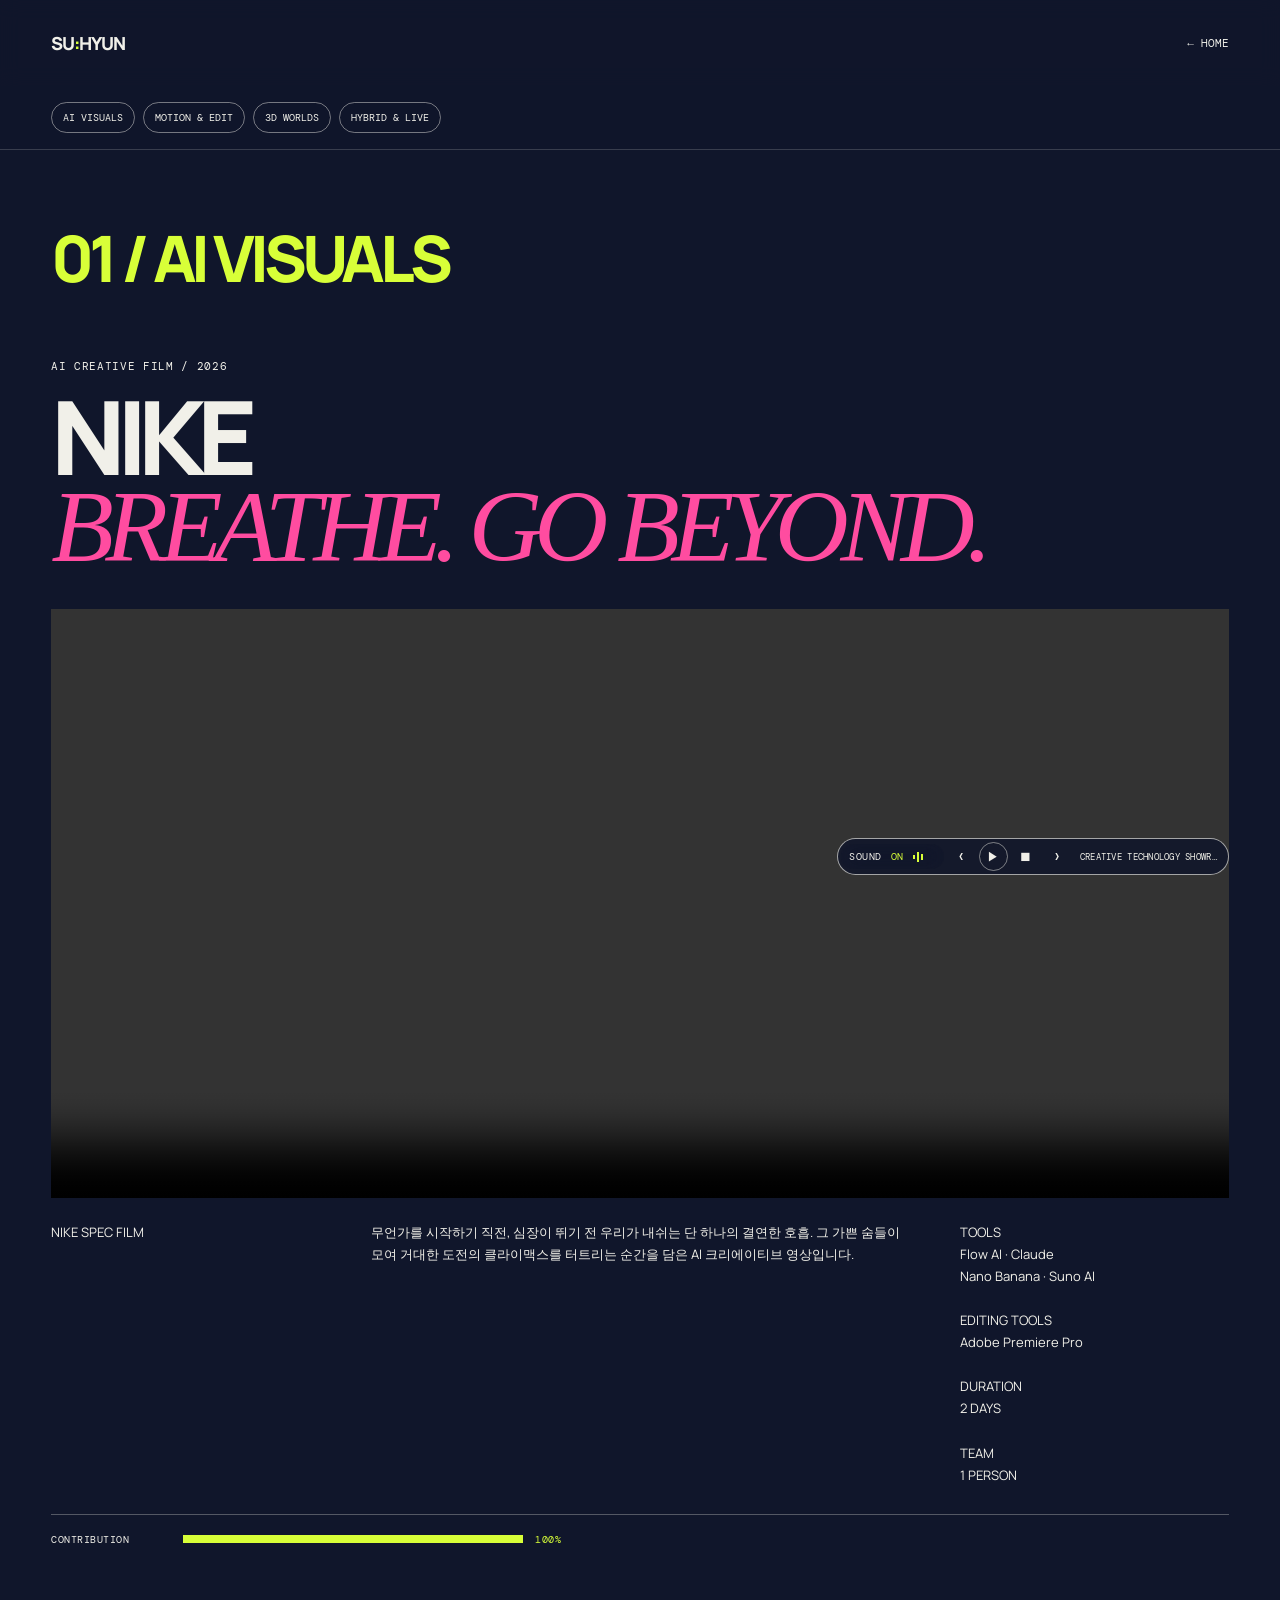
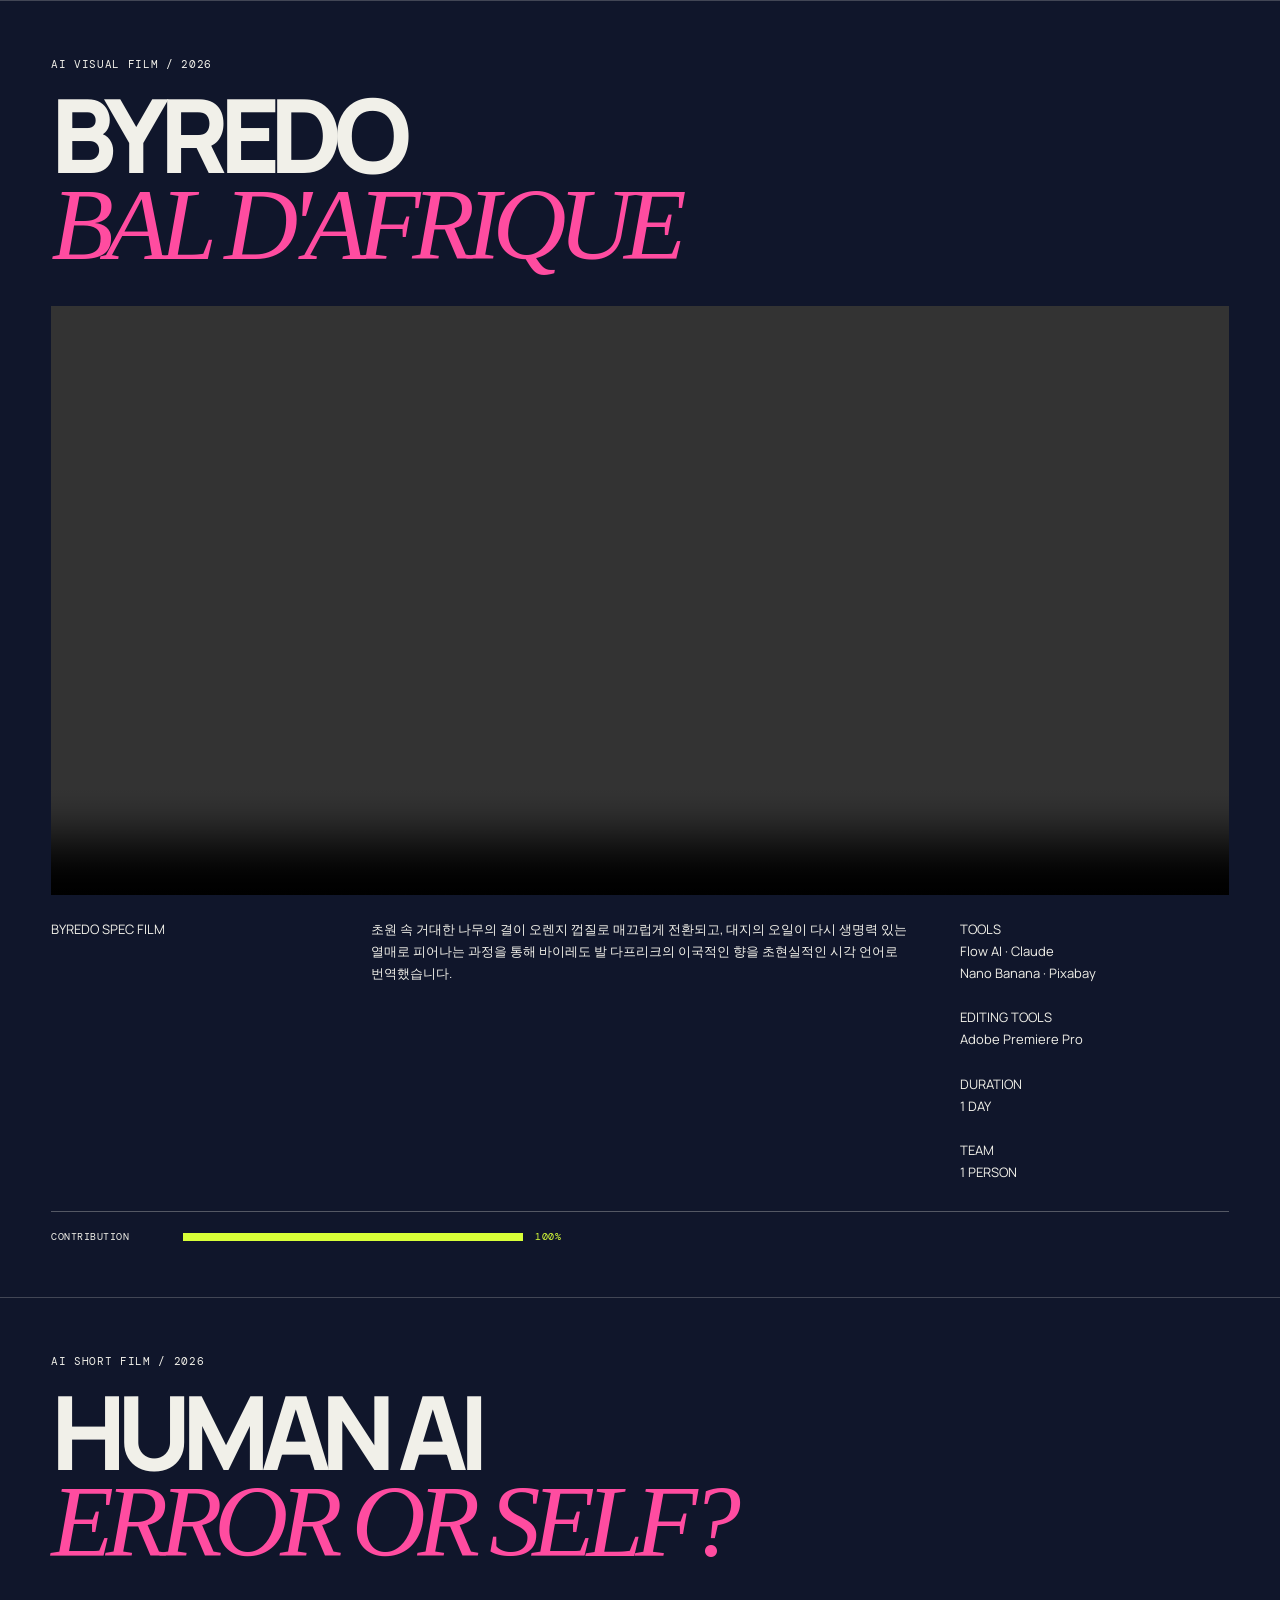
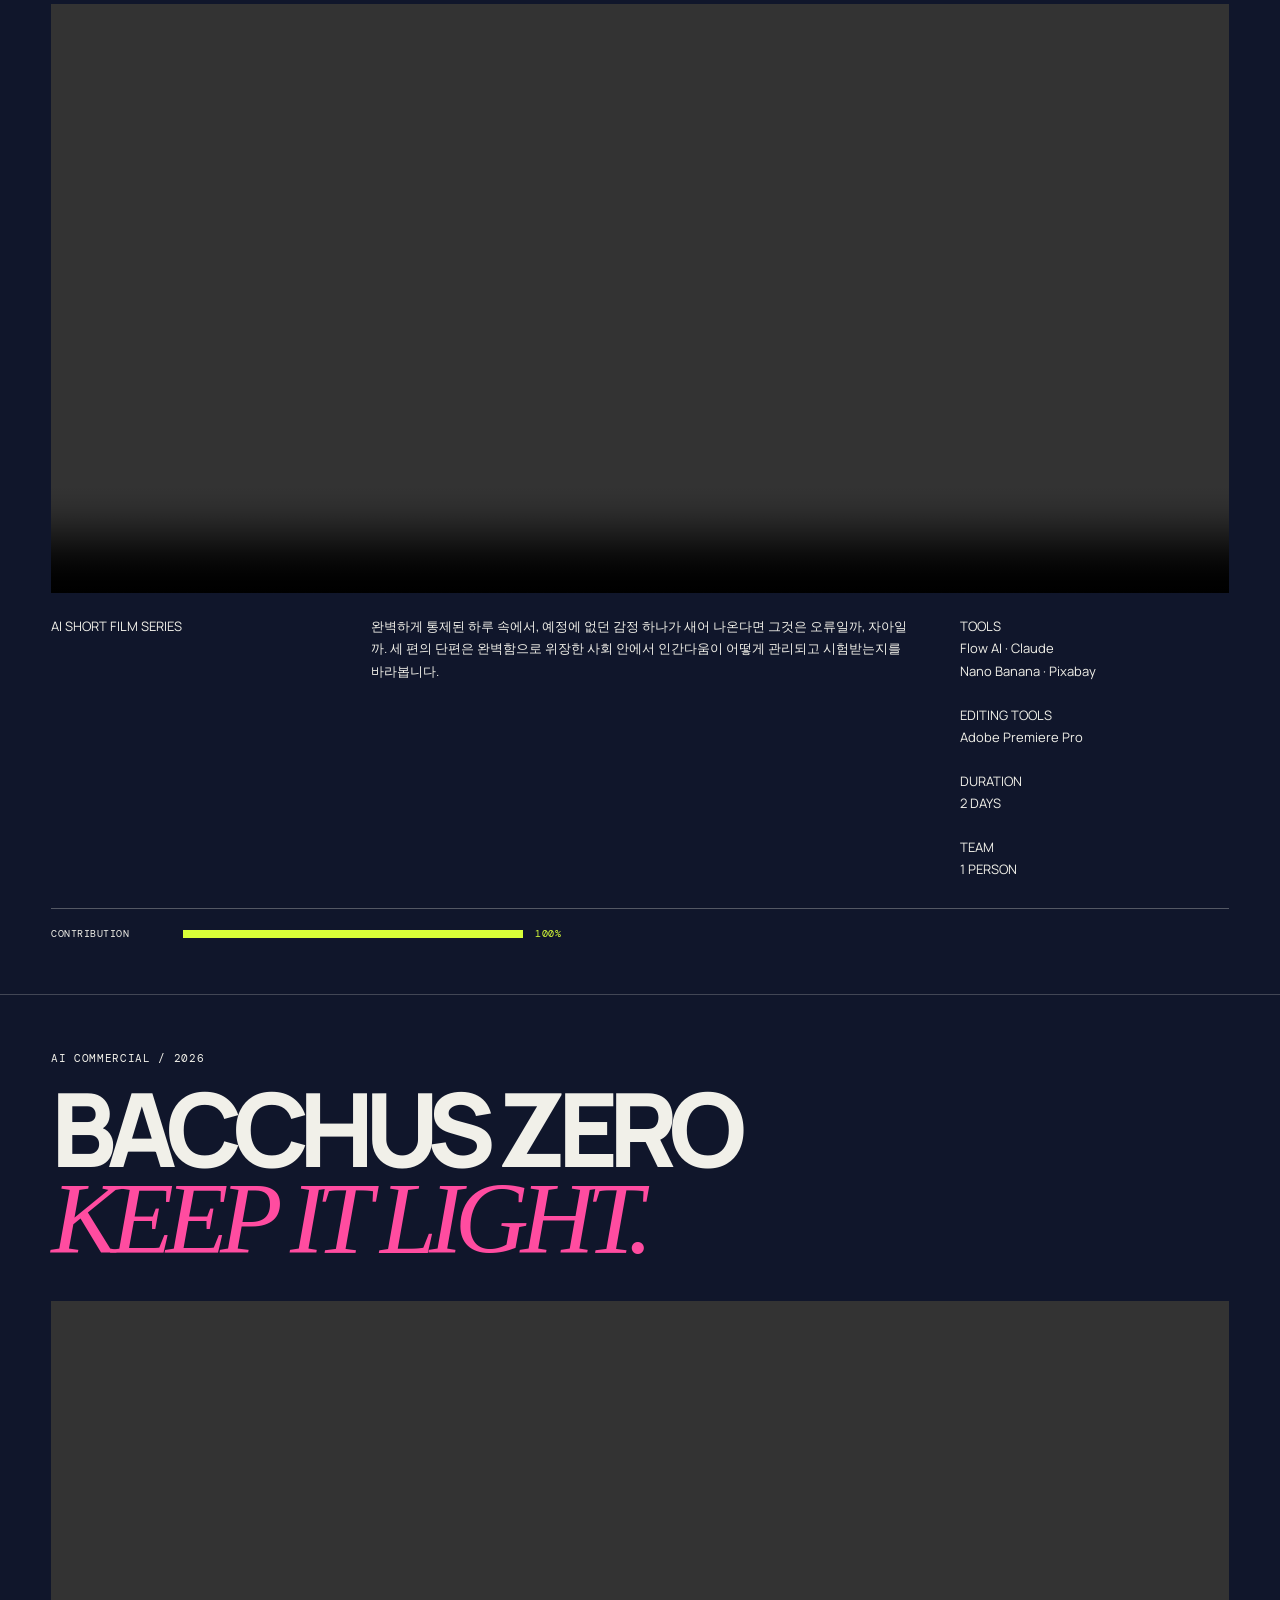
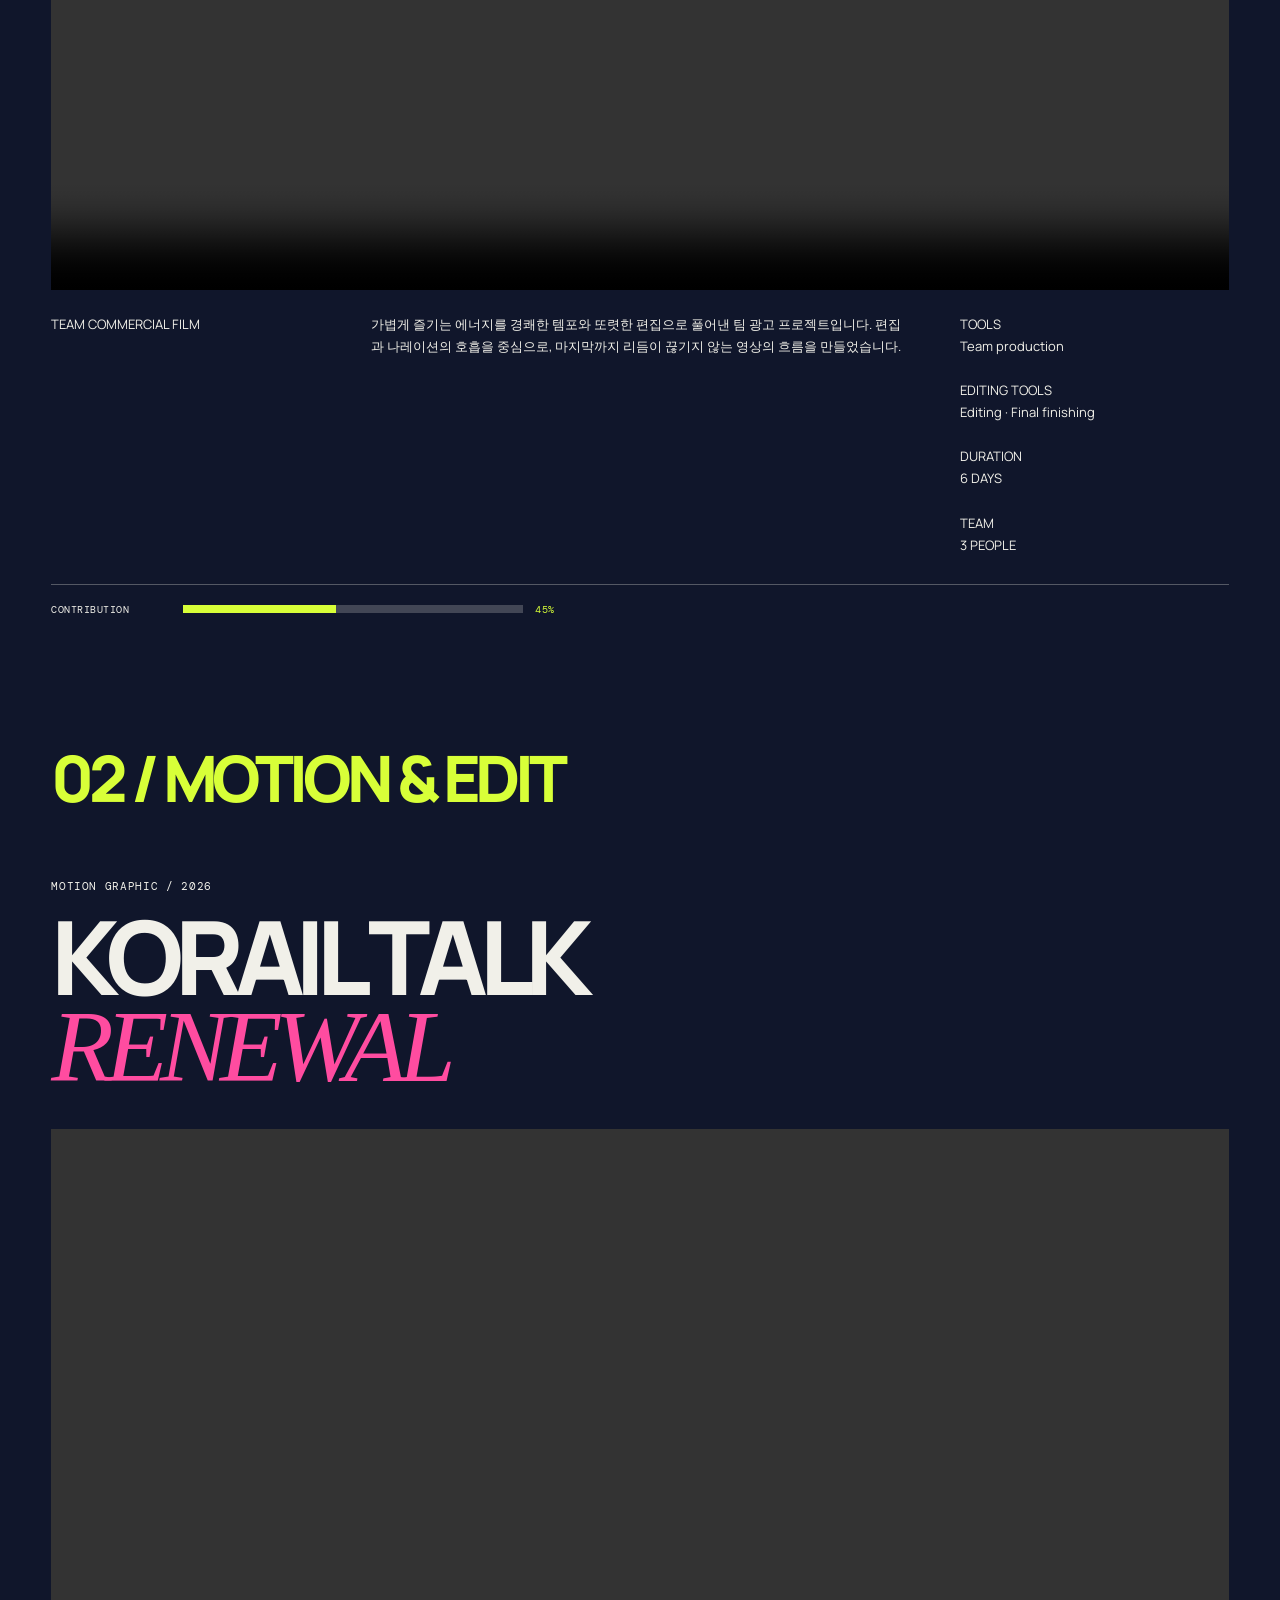
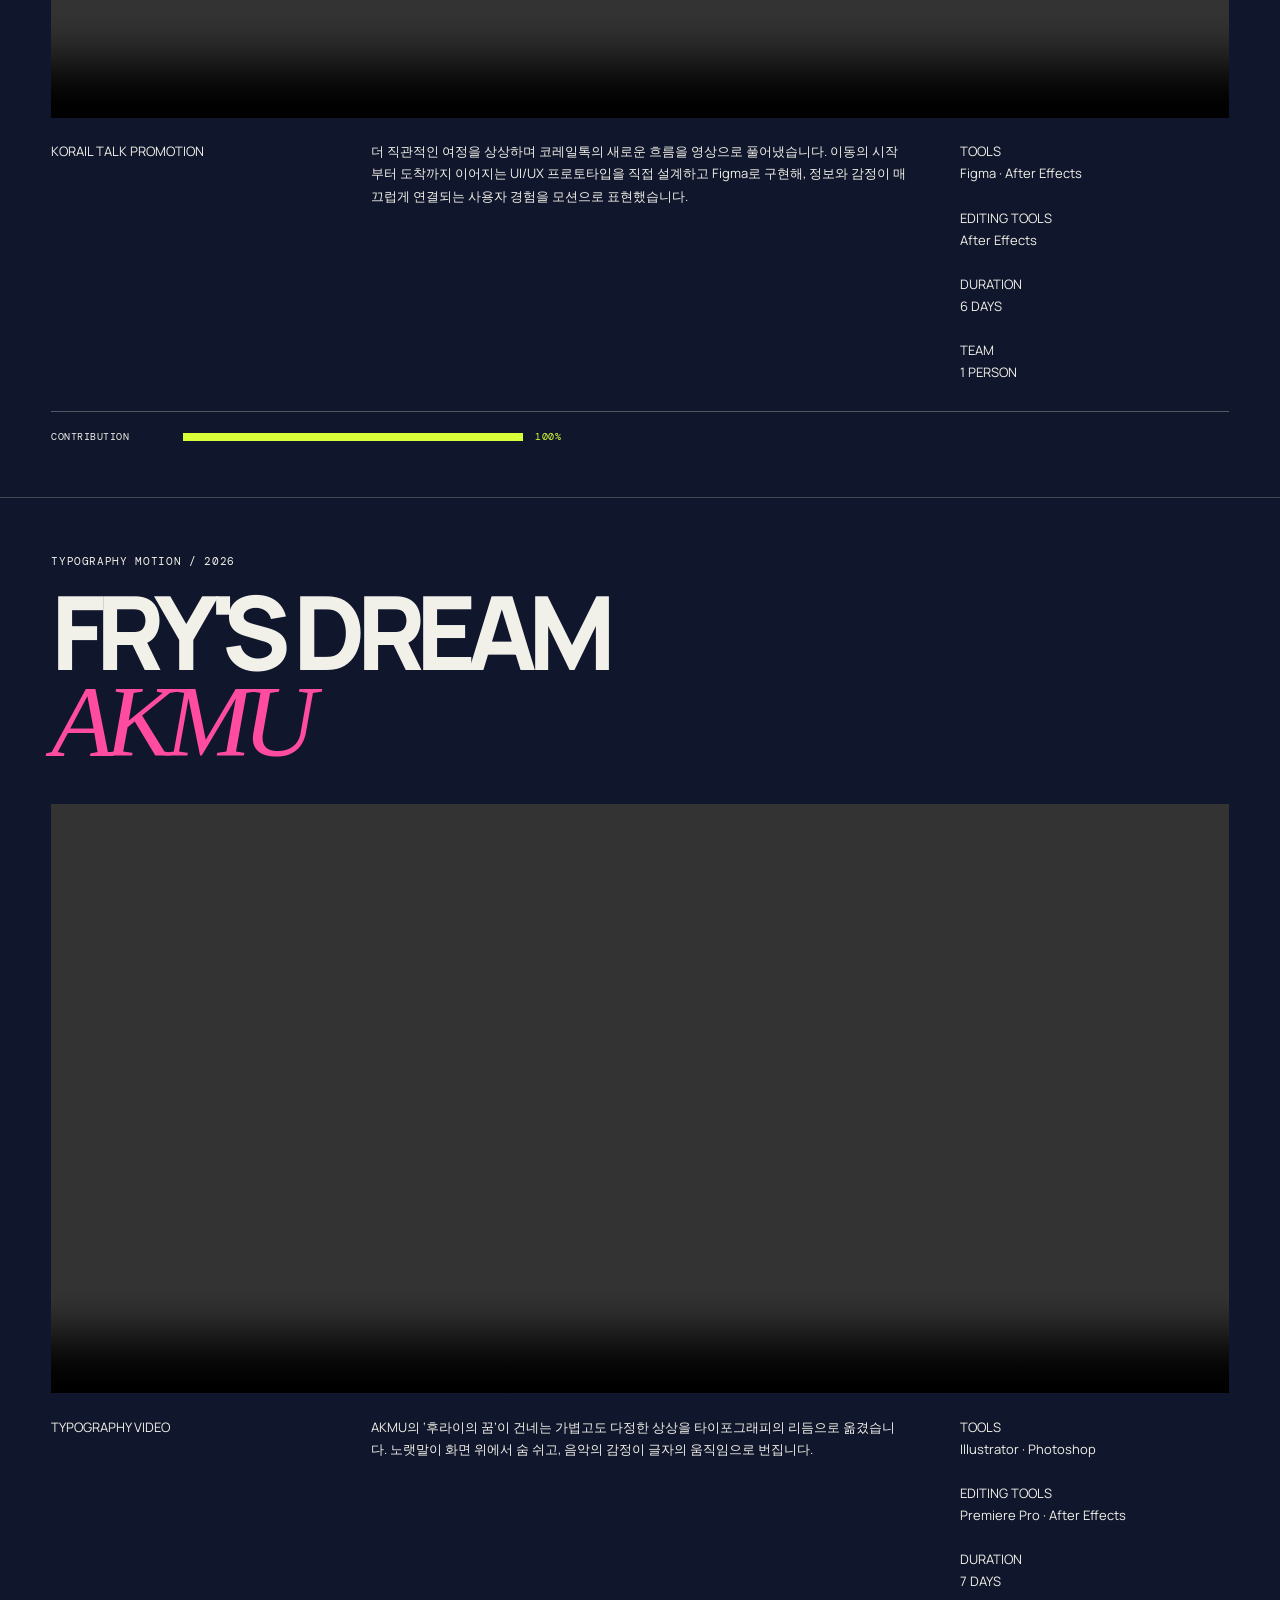
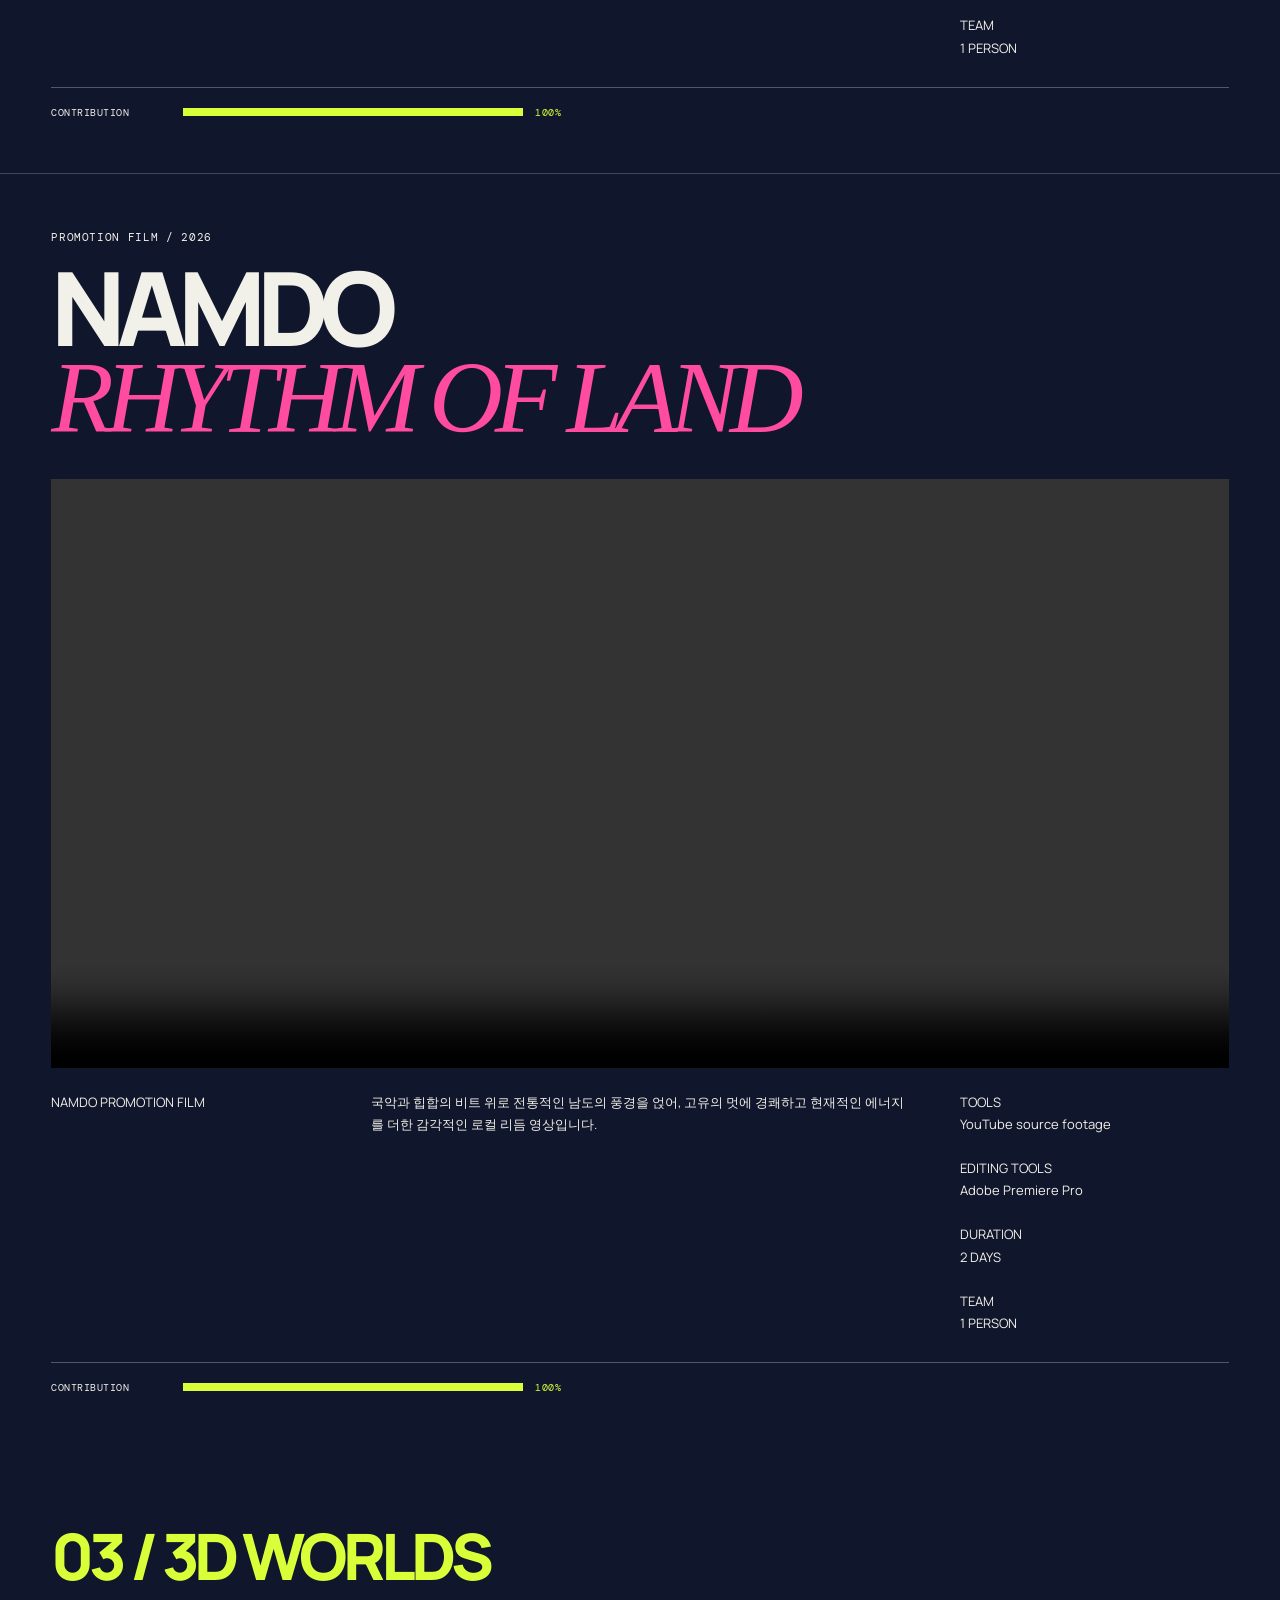
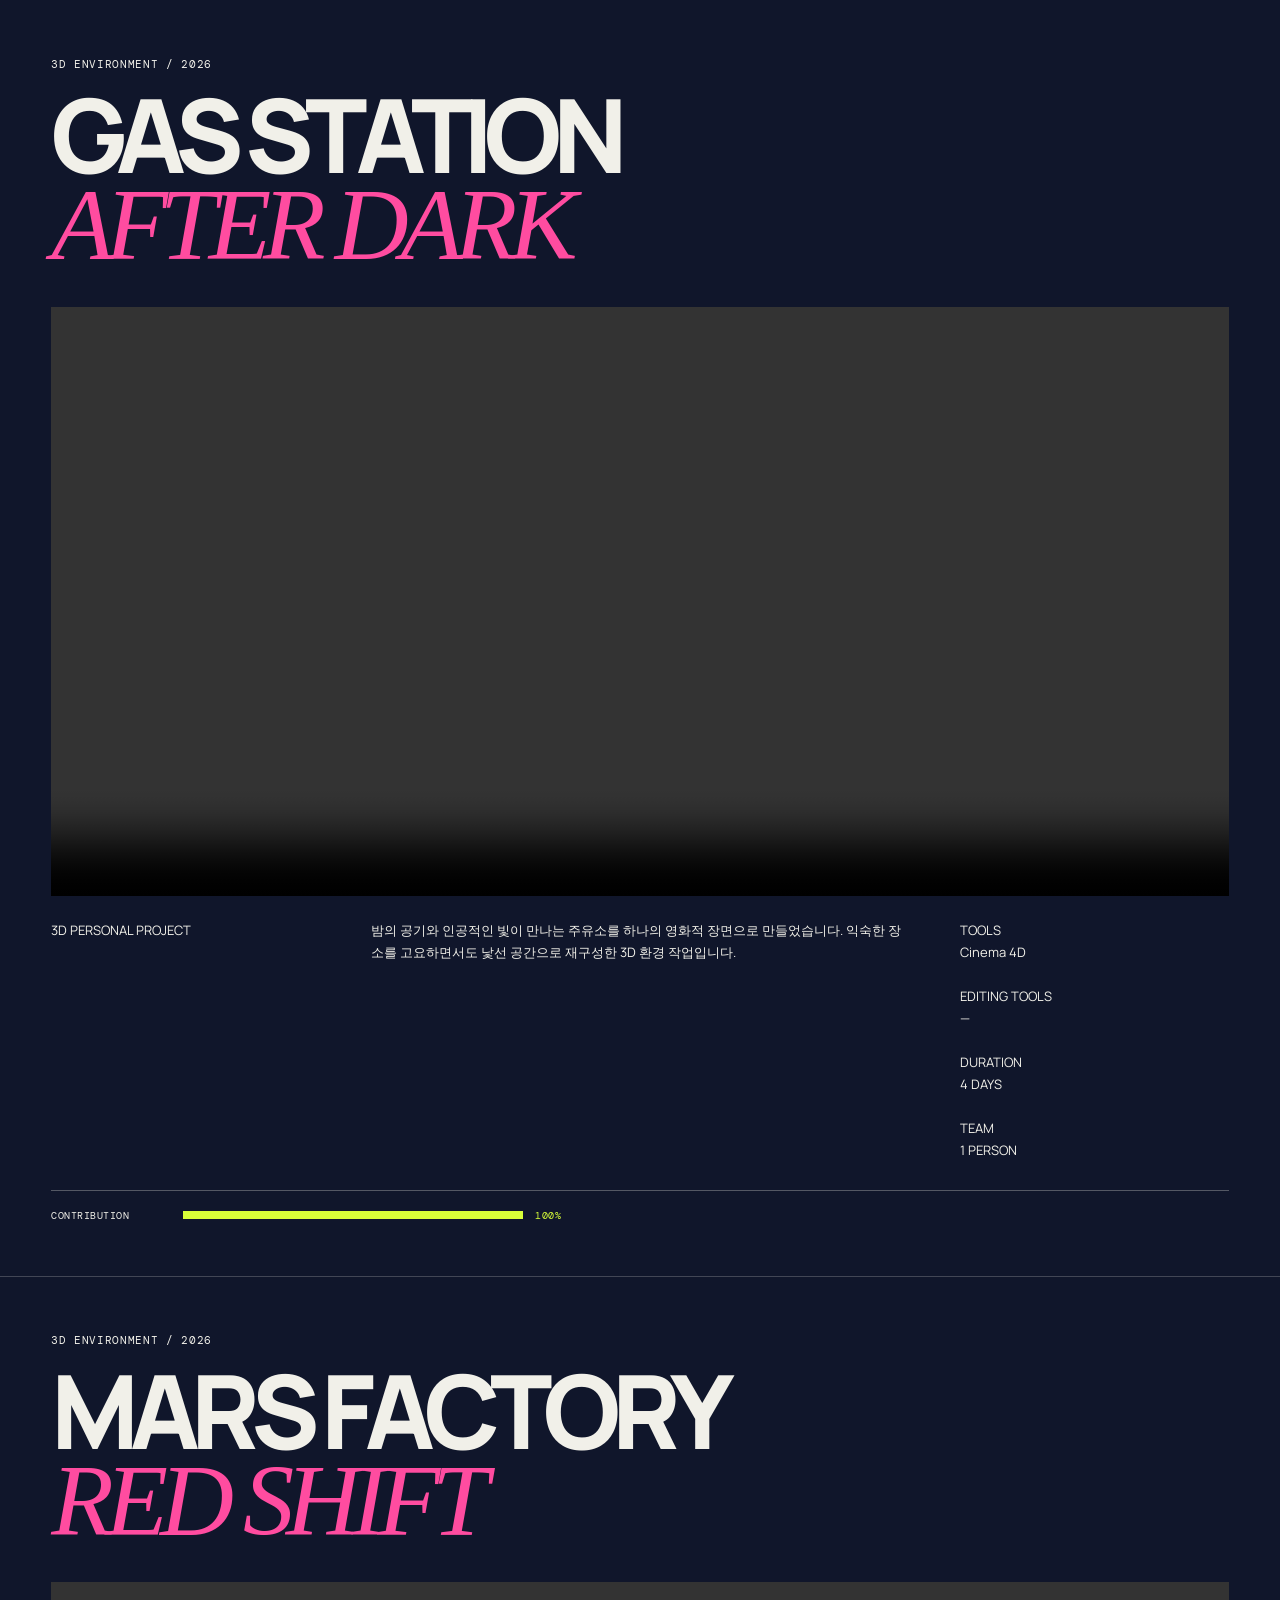
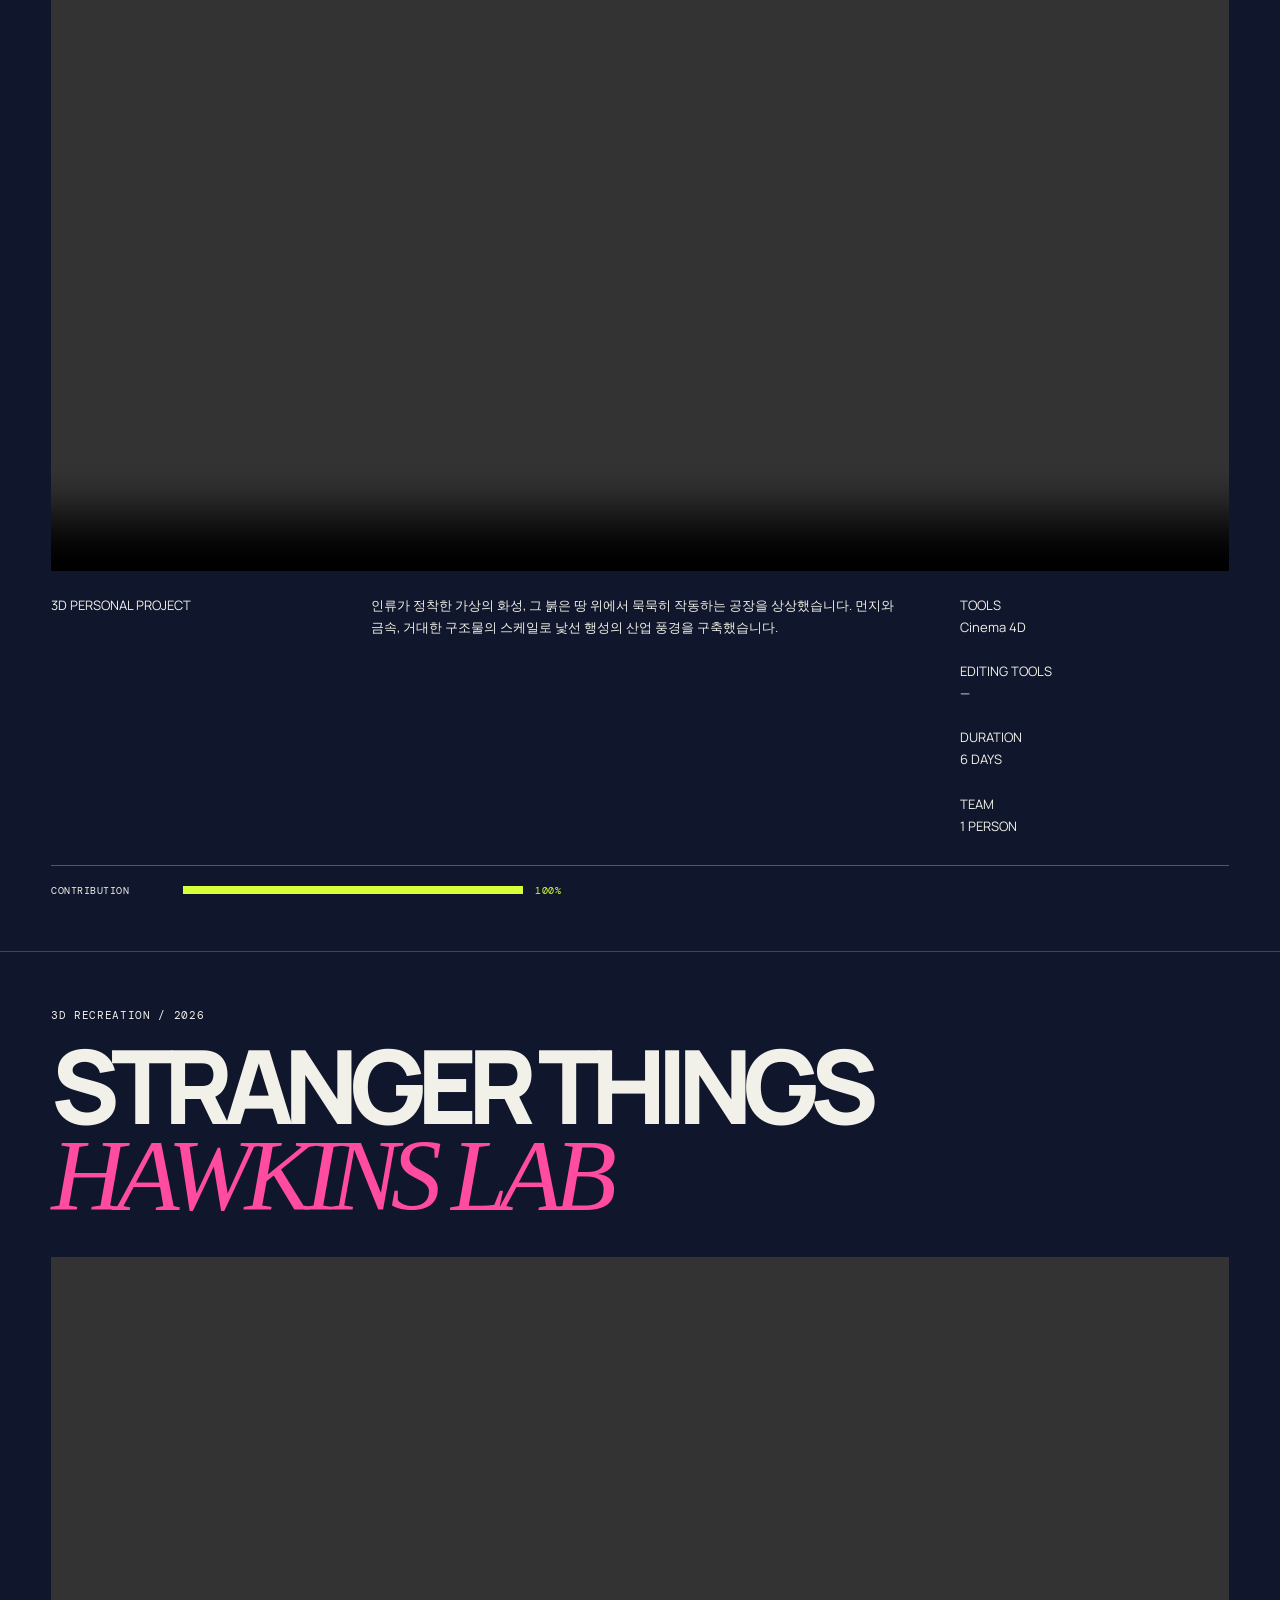
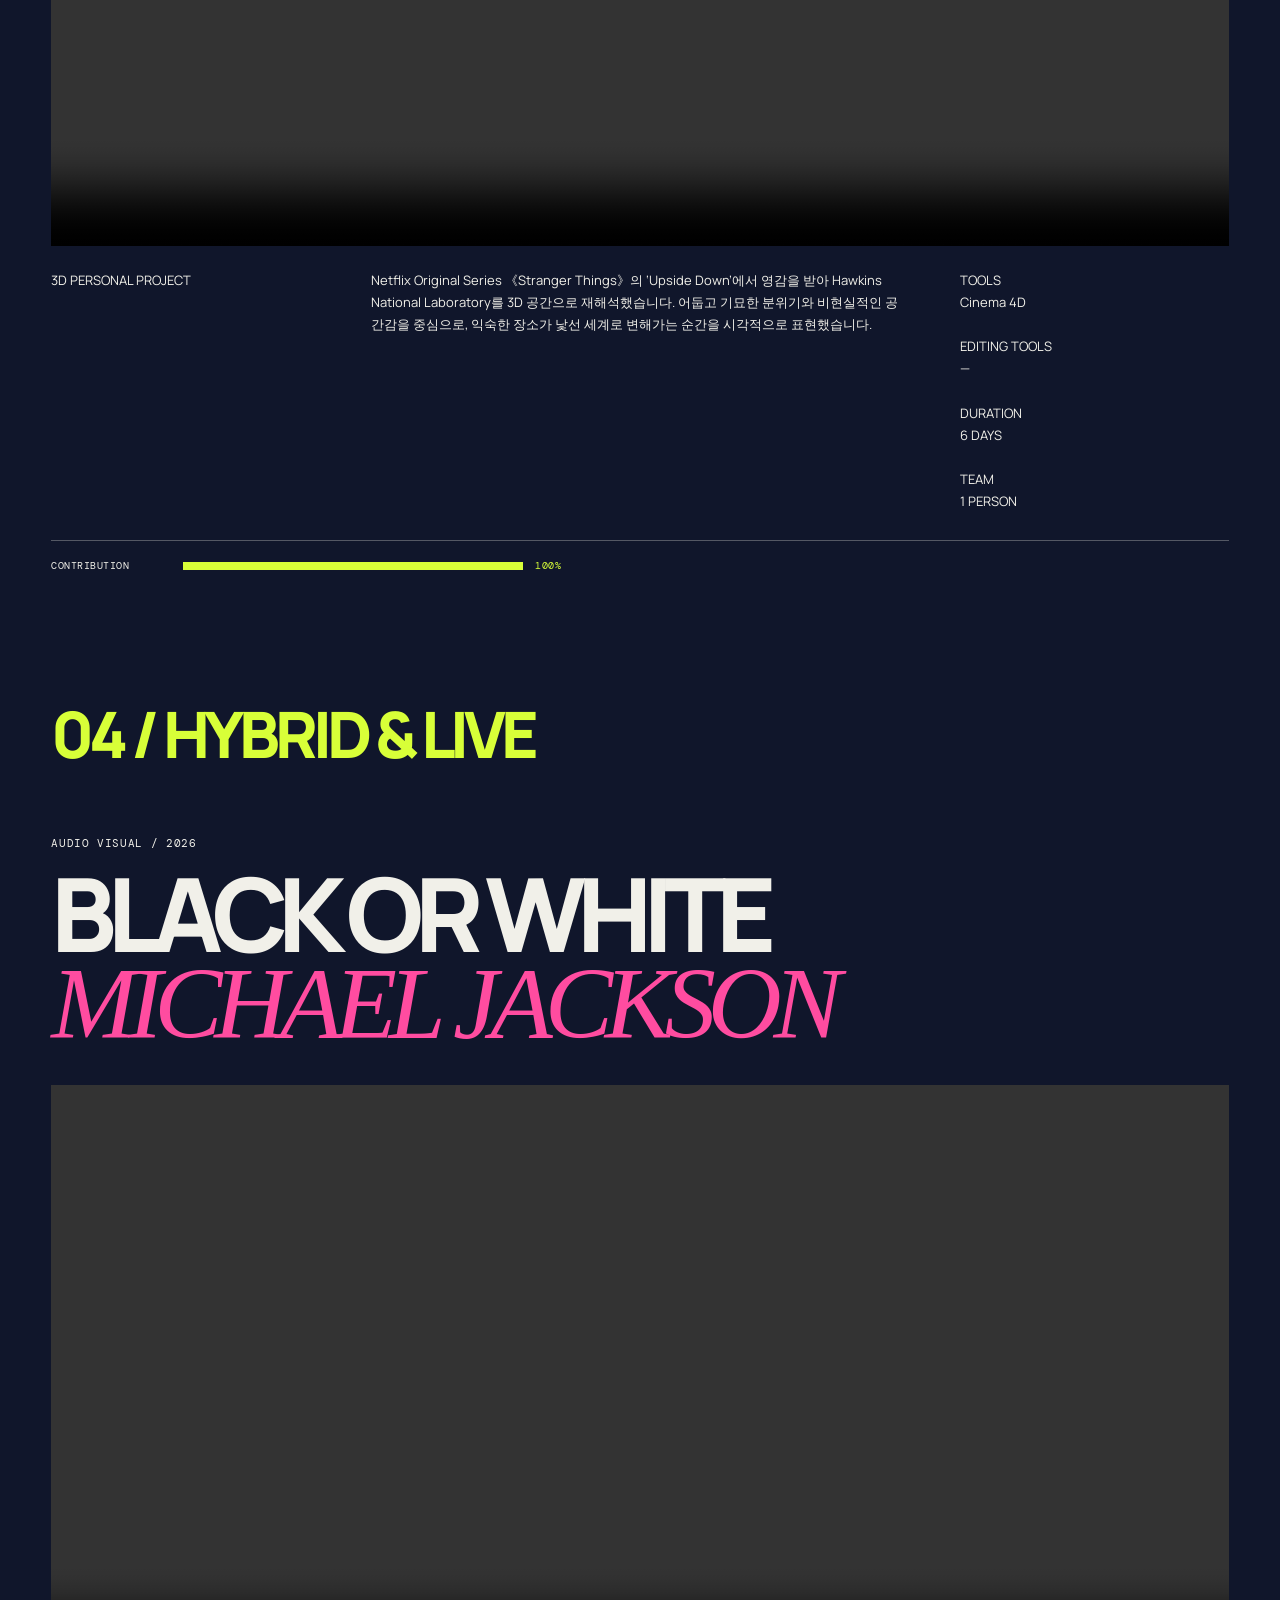
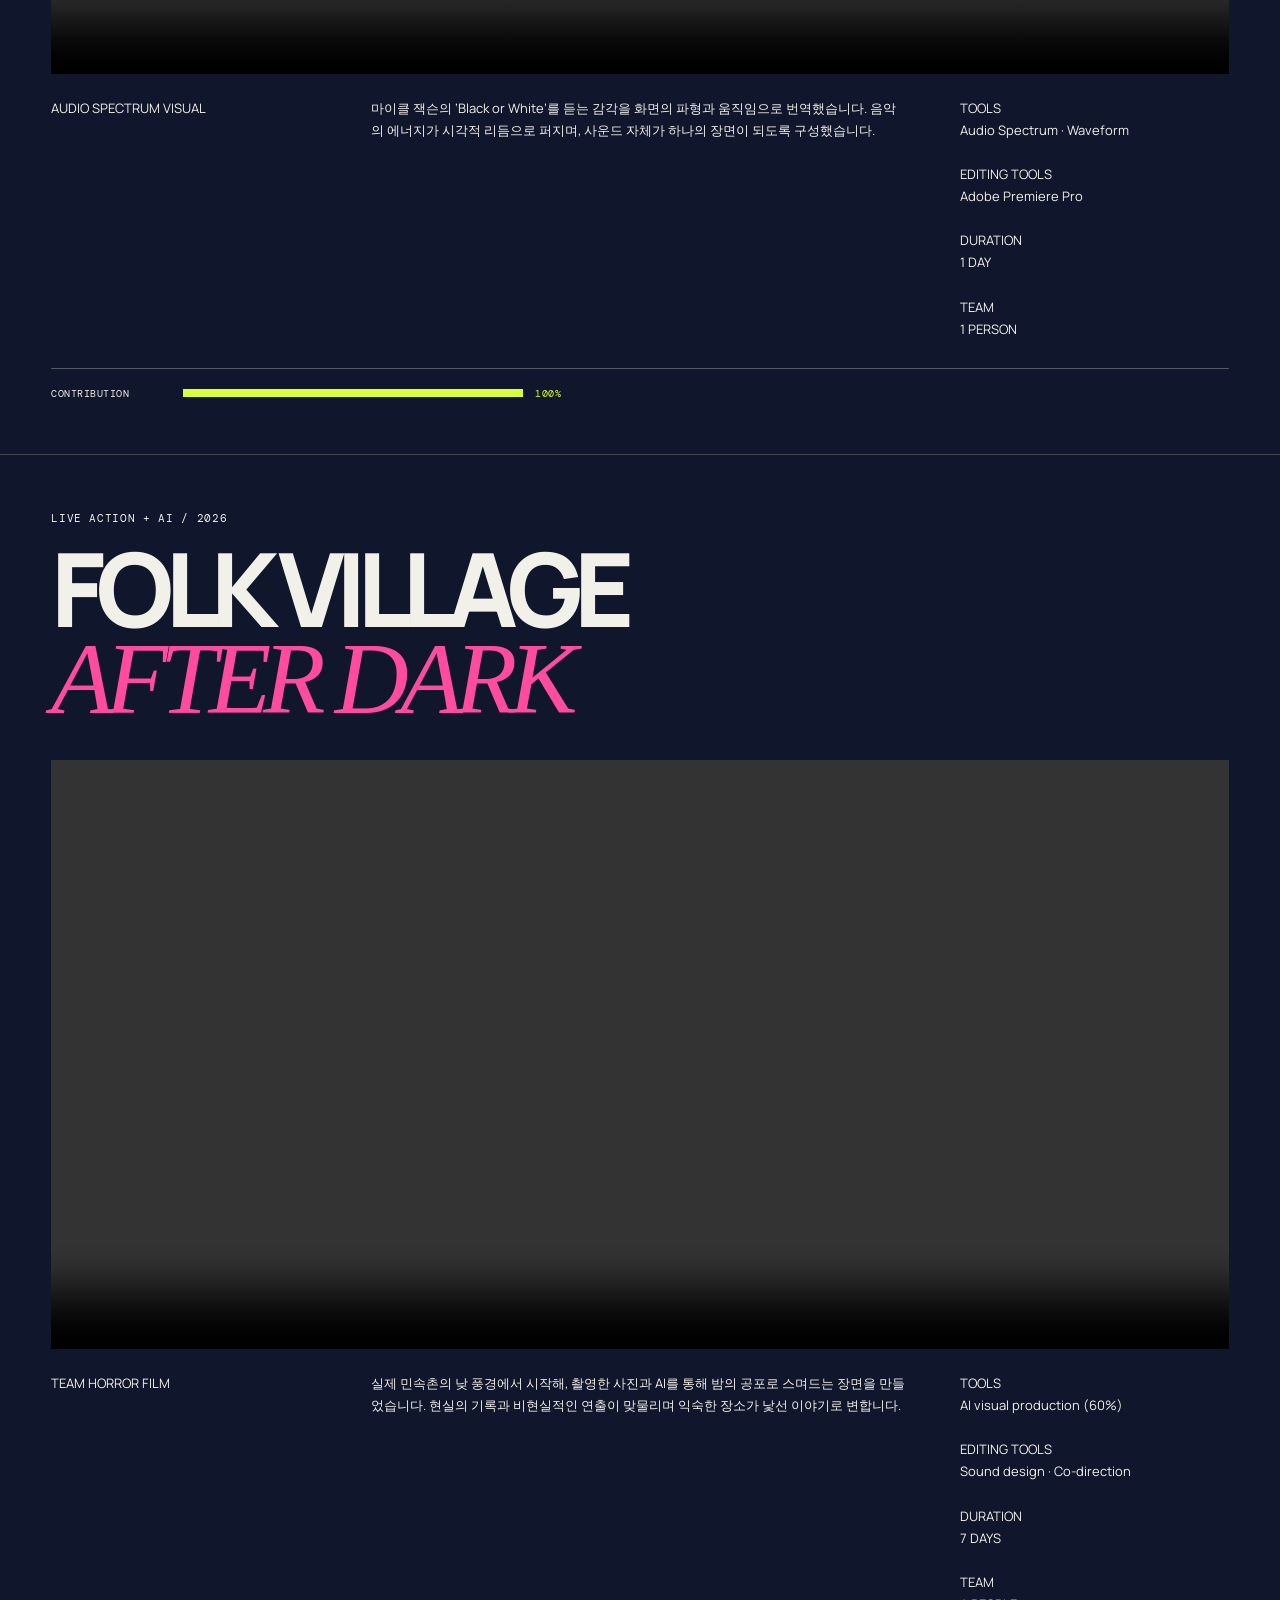
==== commit f78b743b: "경로수정(프로젝트)" ====
--- a/projects.html
+++ b/projects.html
@@ -14,26 +14,26 @@
     <main>
       <nav class="detail-tabs" aria-label="프로젝트 분류"><a href="#ai">AI VISUALS</a><a href="#motion">MOTION &amp; EDIT</a><a href="#three-d">3D WORLDS</a><a href="#hybrid">HYBRID &amp; LIVE</a></nav>
       <section class="project-group" id="ai"><p class="group-label">01 / AI VISUALS</p></section>
-      <section class="project-detail" id="nike"><p class="eyebrow">AI CREATIVE FILM / 2026</p><h1>NIKE<br /><em>BREATHE. GO BEYOND.</em></h1><video controls playsinline preload="metadata"><source src="assets/나이키 광고 최종.mp4" type="video/mp4" /></video><div class="detail-meta"><p>NIKE SPEC FILM</p><p>무언가를 시작하기 직전, 심장이 뛰기 전 우리가 내쉬는 단 하나의 결연한 호흡. 그 가쁜 숨들이 모여 거대한 도전의 클라이맥스를 터트리는 순간을 담은 AI 크리에이티브 영상입니다.</p><p>TOOLS<br />Flow AI · Claude<br />Nano Banana · Suno AI<br /><br />EDITING TOOLS<br />Adobe Premiere Pro<br /><br />DURATION<br />2 DAYS<br /><br />TEAM<br />1 PERSON</p></div><div class="contribution"><span>CONTRIBUTION</span><div><i style="--contribution:100%"></i></div><b>100%</b></div></section>
-      <section class="project-detail" id="byredo"><p class="eyebrow">AI VISUAL FILM / 2026</p><h1>BYREDO<br /><em>BAL D'AFRIQUE</em></h1><video controls playsinline preload="metadata"><source src="assets/바이레도 발다프리크 AI 최종.mp4" type="video/mp4" /></video><div class="detail-meta"><p>BYREDO SPEC FILM</p><p>초원 속 거대한 나무의 결이 오렌지 껍질로 매끄럽게 전환되고, 대지의 오일이 다시 생명력 있는 열매로 피어나는 과정을 통해 바이레도 발 다프리크의 이국적인 향을 초현실적인 시각 언어로 번역했습니다.</p><p>TOOLS<br />Flow AI · Claude<br />Nano Banana · Pixabay<br /><br />EDITING TOOLS<br />Adobe Premiere Pro<br /><br />DURATION<br />1 DAY<br /><br />TEAM<br />1 PERSON</p></div><div class="contribution"><span>CONTRIBUTION</span><div><i style="--contribution:100%"></i></div><b>100%</b></div></section>
-      <section class="project-detail" id="human"><p class="eyebrow">AI SHORT FILM / 2026</p><h1>HUMAN AI<br /><em>ERROR OR SELF?</em></h1><video controls playsinline preload="metadata"><source src="assets/Human최종.mp4" type="video/mp4" /></video><div class="detail-meta"><p>AI SHORT FILM SERIES</p><p>완벽하게 통제된 하루 속에서, 예정에 없던 감정 하나가 새어 나온다면 그것은 오류일까, 자아일까. 세 편의 단편은 완벽함으로 위장한 사회 안에서 인간다움이 어떻게 관리되고 시험받는지를 바라봅니다.</p><p>TOOLS<br />Flow AI · Claude<br />Nano Banana · Pixabay<br /><br />EDITING TOOLS<br />Adobe Premiere Pro<br /><br />DURATION<br />2 DAYS<br /><br />TEAM<br />1 PERSON</p></div><div class="contribution"><span>CONTRIBUTION</span><div><i style="--contribution:100%"></i></div><b>100%</b></div></section>
-      <section class="project-detail" id="bacchus"><p class="eyebrow">AI COMMERCIAL / 2026</p><h1>BACCHUS ZERO<br /><em>KEEP IT LIGHT.</em></h1><video controls playsinline preload="metadata"><source src="assets/박카스 제로 광고_0721(최종).mp4" type="video/mp4" /></video><div class="detail-meta"><p>TEAM COMMERCIAL FILM</p><p>가볍게 즐기는 에너지를 경쾌한 템포와 또렷한 편집으로 풀어낸 팀 광고 프로젝트입니다. 편집과 나레이션의 호흡을 중심으로, 마지막까지 리듬이 끊기지 않는 영상의 흐름을 만들었습니다.</p><p>TOOLS<br />Team production<br /><br />EDITING TOOLS<br />Editing · Final finishing<br /><br />DURATION<br />6 DAYS<br /><br />TEAM<br />3 PEOPLE</p></div><div class="contribution"><span>CONTRIBUTION</span><div><i style="--contribution:45%"></i></div><b>45%</b></div></section>
+      <section class="project-detail" id="nike"><p class="eyebrow">AI CREATIVE FILM / 2026</p><h1>NIKE<br /><em>BREATHE. GO BEYOND.</em></h1><video controls playsinline preload="metadata"><source src="/나이키 광고 최종.mp4" type="video/mp4" /></video><div class="detail-meta"><p>NIKE SPEC FILM</p><p>무언가를 시작하기 직전, 심장이 뛰기 전 우리가 내쉬는 단 하나의 결연한 호흡. 그 가쁜 숨들이 모여 거대한 도전의 클라이맥스를 터트리는 순간을 담은 AI 크리에이티브 영상입니다.</p><p>TOOLS<br />Flow AI · Claude<br />Nano Banana · Suno AI<br /><br />EDITING TOOLS<br />Adobe Premiere Pro<br /><br />DURATION<br />2 DAYS<br /><br />TEAM<br />1 PERSON</p></div><div class="contribution"><span>CONTRIBUTION</span><div><i style="--contribution:100%"></i></div><b>100%</b></div></section>
+      <section class="project-detail" id="byredo"><p class="eyebrow">AI VISUAL FILM / 2026</p><h1>BYREDO<br /><em>BAL D'AFRIQUE</em></h1><video controls playsinline preload="metadata"><source src="/바이레도 발다프리크 AI 최종.mp4" type="video/mp4" /></video><div class="detail-meta"><p>BYREDO SPEC FILM</p><p>초원 속 거대한 나무의 결이 오렌지 껍질로 매끄럽게 전환되고, 대지의 오일이 다시 생명력 있는 열매로 피어나는 과정을 통해 바이레도 발 다프리크의 이국적인 향을 초현실적인 시각 언어로 번역했습니다.</p><p>TOOLS<br />Flow AI · Claude<br />Nano Banana · Pixabay<br /><br />EDITING TOOLS<br />Adobe Premiere Pro<br /><br />DURATION<br />1 DAY<br /><br />TEAM<br />1 PERSON</p></div><div class="contribution"><span>CONTRIBUTION</span><div><i style="--contribution:100%"></i></div><b>100%</b></div></section>
+      <section class="project-detail" id="human"><p class="eyebrow">AI SHORT FILM / 2026</p><h1>HUMAN AI<br /><em>ERROR OR SELF?</em></h1><video controls playsinline preload="metadata"><source src="/Human최종.mp4" type="video/mp4" /></video><div class="detail-meta"><p>AI SHORT FILM SERIES</p><p>완벽하게 통제된 하루 속에서, 예정에 없던 감정 하나가 새어 나온다면 그것은 오류일까, 자아일까. 세 편의 단편은 완벽함으로 위장한 사회 안에서 인간다움이 어떻게 관리되고 시험받는지를 바라봅니다.</p><p>TOOLS<br />Flow AI · Claude<br />Nano Banana · Pixabay<br /><br />EDITING TOOLS<br />Adobe Premiere Pro<br /><br />DURATION<br />2 DAYS<br /><br />TEAM<br />1 PERSON</p></div><div class="contribution"><span>CONTRIBUTION</span><div><i style="--contribution:100%"></i></div><b>100%</b></div></section>
+      <section class="project-detail" id="bacchus"><p class="eyebrow">AI COMMERCIAL / 2026</p><h1>BACCHUS ZERO<br /><em>KEEP IT LIGHT.</em></h1><video controls playsinline preload="metadata"><source src="/박카스 제로 광고_0721(최종).mp4" type="video/mp4" /></video><div class="detail-meta"><p>TEAM COMMERCIAL FILM</p><p>가볍게 즐기는 에너지를 경쾌한 템포와 또렷한 편집으로 풀어낸 팀 광고 프로젝트입니다. 편집과 나레이션의 호흡을 중심으로, 마지막까지 리듬이 끊기지 않는 영상의 흐름을 만들었습니다.</p><p>TOOLS<br />Team production<br /><br />EDITING TOOLS<br />Editing · Final finishing<br /><br />DURATION<br />6 DAYS<br /><br />TEAM<br />3 PEOPLE</p></div><div class="contribution"><span>CONTRIBUTION</span><div><i style="--contribution:45%"></i></div><b>45%</b></div></section>
       <section class="project-group" id="motion"><p class="group-label">02 / MOTION &amp; EDIT</p></section>
-      <section class="project-detail" id="korail"><p class="eyebrow">MOTION GRAPHIC / 2026</p><h1>KORAIL TALK<br /><em>RENEWAL</em></h1><video controls playsinline preload="metadata"><source src="assets/코레일톡 리뉴얼 홍보영상(sound).mp4" type="video/mp4" /></video><div class="detail-meta"><p>KORAIL TALK PROMOTION</p><p>더 직관적인 여정을 상상하며 코레일톡의 새로운 흐름을 영상으로 풀어냈습니다. 이동의 시작부터 도착까지 이어지는 UI/UX 프로토타입을 직접 설계하고 Figma로 구현해, 정보와 감정이 매끄럽게 연결되는 사용자 경험을 모션으로 표현했습니다.</p><p>TOOLS<br />Figma · After Effects<br /><br />EDITING TOOLS<br />After Effects<br /><br />DURATION<br />6 DAYS<br /><br />TEAM<br />1 PERSON</p></div><div class="contribution"><span>CONTRIBUTION</span><div><i style="--contribution:100%"></i></div><b>100%</b></div></section>
-      <section class="project-detail" id="fry"><p class="eyebrow">TYPOGRAPHY MOTION / 2026</p><h1>FRY'S DREAM<br /><em>AKMU</em></h1><video controls playsinline preload="metadata"><source src="assets/후라이의 꿈_이수현.mp4" type="video/mp4" /></video><div class="detail-meta"><p>TYPOGRAPHY MUSIC VIDEO</p><p>AKMU의 ‘후라이의 꿈’이 건네는 가볍고도 다정한 상상을 타이포그래피의 리듬으로 옮겼습니다. 노랫말이 화면 위에서 숨 쉬고, 음악의 감정이 글자의 움직임으로 번집니다.</p><p>TOOLS<br />Illustrator · Photoshop<br /><br />EDITING TOOLS<br />Premiere Pro · After Effects<br /><br />DURATION<br />7 DAYS<br /><br />TEAM<br />1 PERSON</p></div><div class="contribution"><span>CONTRIBUTION</span><div><i style="--contribution:100%"></i></div><b>100%</b></div></section>
-      <section class="project-detail" id="namdo"><p class="eyebrow">PROMOTION FILM / 2026</p><h1>NAMDO<br /><em>RHYTHM OF LAND</em></h1><video controls playsinline preload="metadata"><source src="assets/남도홍보영상.mp4" type="video/mp4" /></video><div class="detail-meta"><p>NAMDO PROMOTION FILM</p><p>국악과 힙합의 비트 위로 전통적인 남도의 풍경을 얹어, 고유의 멋에 경쾌하고 현재적인 에너지를 더한 감각적인 로컬 리듬 영상입니다.</p><p>TOOLS<br />YouTube source footage<br /><br />EDITING TOOLS<br />Adobe Premiere Pro<br /><br />DURATION<br />2 DAYS<br /><br />TEAM<br />1 PERSON</p></div><div class="contribution"><span>CONTRIBUTION</span><div><i style="--contribution:100%"></i></div><b>100%</b></div></section>
+      <section class="project-detail" id="korail"><p class="eyebrow">MOTION GRAPHIC / 2026</p><h1>KORAIL TALK<br /><em>RENEWAL</em></h1><video controls playsinline preload="metadata"><source src="/코레일톡 리뉴얼 홍보영상(sound).mp4" type="video/mp4" /></video><div class="detail-meta"><p>KORAIL TALK PROMOTION</p><p>더 직관적인 여정을 상상하며 코레일톡의 새로운 흐름을 영상으로 풀어냈습니다. 이동의 시작부터 도착까지 이어지는 UI/UX 프로토타입을 직접 설계하고 Figma로 구현해, 정보와 감정이 매끄럽게 연결되는 사용자 경험을 모션으로 표현했습니다.</p><p>TOOLS<br />Figma · After Effects<br /><br />EDITING TOOLS<br />After Effects<br /><br />DURATION<br />6 DAYS<br /><br />TEAM<br />1 PERSON</p></div><div class="contribution"><span>CONTRIBUTION</span><div><i style="--contribution:100%"></i></div><b>100%</b></div></section>
+      <section class="project-detail" id="fry"><p class="eyebrow">TYPOGRAPHY MOTION / 2026</p><h1>FRY'S DREAM<br /><em>AKMU</em></h1><video controls playsinline preload="metadata"><source src="/후라이의 꿈_이수현.mp4" type="video/mp4" /></video><div class="detail-meta"><p>TYPOGRAPHY  VIDEO</p><p>AKMU의 ‘후라이의 꿈’이 건네는 가볍고도 다정한 상상을 타이포그래피의 리듬으로 옮겼습니다. 노랫말이 화면 위에서 숨 쉬고, 음악의 감정이 글자의 움직임으로 번집니다.</p><p>TOOLS<br />Illustrator · Photoshop<br /><br />EDITING TOOLS<br />Premiere Pro · After Effects<br /><br />DURATION<br />7 DAYS<br /><br />TEAM<br />1 PERSON</p></div><div class="contribution"><span>CONTRIBUTION</span><div><i style="--contribution:100%"></i></div><b>100%</b></div></section>
+      <section class="project-detail" id="namdo"><p class="eyebrow">PROMOTION FILM / 2026</p><h1>NAMDO<br /><em>RHYTHM OF LAND</em></h1><video controls playsinline preload="metadata"><source src="/남도홍보영상.mp4" type="video/mp4" /></video><div class="detail-meta"><p>NAMDO PROMOTION FILM</p><p>국악과 힙합의 비트 위로 전통적인 남도의 풍경을 얹어, 고유의 멋에 경쾌하고 현재적인 에너지를 더한 감각적인 로컬 리듬 영상입니다.</p><p>TOOLS<br />YouTube source footage<br /><br />EDITING TOOLS<br />Adobe Premiere Pro<br /><br />DURATION<br />2 DAYS<br /><br />TEAM<br />1 PERSON</p></div><div class="contribution"><span>CONTRIBUTION</span><div><i style="--contribution:100%"></i></div><b>100%</b></div></section>
       <section class="project-group" id="three-d"><p class="group-label">03 / 3D WORLDS</p></section>
-      <section class="project-detail" id="gas"><p class="eyebrow">3D ENVIRONMENT / 2026</p><h1>GAS STATION<br /><em>AFTER DARK</em></h1><video controls playsinline preload="metadata"><source src="assets/gas station모션 .mp4" type="video/mp4" /></video><div class="detail-meta"><p>3D PERSONAL PROJECT</p><p>밤의 공기와 인공적인 빛이 만나는 주유소를 하나의 영화적 장면으로 만들었습니다. 익숙한 장소를 고요하면서도 낯선 공간으로 재구성한 3D 환경 작업입니다.</p><p>TOOLS<br />Cinema 4D<br /><br />EDITING TOOLS<br />—<br /><br />DURATION<br />4 DAYS<br /><br />TEAM<br />1 PERSON</p></div><div class="contribution"><span>CONTRIBUTION</span><div><i style="--contribution:100%"></i></div><b>100%</b></div></section>
-      <section class="project-detail" id="mars"><p class="eyebrow">3D ENVIRONMENT / 2026</p><h1>MARS FACTORY<br /><em>RED SHIFT</em></h1><video controls playsinline preload="metadata"><source src="assets/Mars factory_end.mp4" type="video/mp4" /></video><div class="detail-meta"><p>3D PERSONAL PROJECT</p><p>인류가 정착한 가상의 화성, 그 붉은 땅 위에서 묵묵히 작동하는 공장을 상상했습니다. 먼지와 금속, 거대한 구조물의 스케일로 낯선 행성의 산업 풍경을 구축했습니다.</p><p>TOOLS<br />Cinema 4D<br /><br />EDITING TOOLS<br />—<br /><br />DURATION<br />6 DAYS<br /><br />TEAM<br />1 PERSON</p></div><div class="contribution"><span>CONTRIBUTION</span><div><i style="--contribution:100%"></i></div><b>100%</b></div></section>
-      <section class="project-detail" id="stranger"><p class="eyebrow">3D RECREATION / 2026</p><h1>STRANGER THINGS<br /><em>HAWKINS LAB</em></h1><video controls playsinline preload="metadata"><source src="assets/Stanger things_최종(이수현).mp4" type="video/mp4" /></video><div class="detail-meta"><p>3D PERSONAL PROJECT</p><p>Netflix Original Series 《Stranger Things》의 ‘Upside Down’에서 영감을 받아 Hawkins National Laboratory를 3D 공간으로 재해석했습니다. 어둡고 기묘한 분위기와 비현실적인 공간감을 중심으로, 익숙한 장소가 낯선 세계로 변해가는 순간을 시각적으로 표현했습니다.</p><p>TOOLS<br />Cinema 4D<br /><br />EDITING TOOLS<br />—<br /><br />DURATION<br />6 DAYS<br /><br />TEAM<br />1 PERSON</p></div><div class="contribution"><span>CONTRIBUTION</span><div><i style="--contribution:100%"></i></div><b>100%</b></div></section>
+      <section class="project-detail" id="gas"><p class="eyebrow">3D ENVIRONMENT / 2026</p><h1>GAS STATION<br /><em>AFTER DARK</em></h1><video controls playsinline preload="metadata"><source src="/gas station모션 .mp4" type="video/mp4" /></video><div class="detail-meta"><p>3D PERSONAL PROJECT</p><p>밤의 공기와 인공적인 빛이 만나는 주유소를 하나의 영화적 장면으로 만들었습니다. 익숙한 장소를 고요하면서도 낯선 공간으로 재구성한 3D 환경 작업입니다.</p><p>TOOLS<br />Cinema 4D<br /><br />EDITING TOOLS<br />—<br /><br />DURATION<br />4 DAYS<br /><br />TEAM<br />1 PERSON</p></div><div class="contribution"><span>CONTRIBUTION</span><div><i style="--contribution:100%"></i></div><b>100%</b></div></section>
+      <section class="project-detail" id="mars"><p class="eyebrow">3D ENVIRONMENT / 2026</p><h1>MARS FACTORY<br /><em>RED SHIFT</em></h1><video controls playsinline preload="metadata"><source src="/Mars factory_end.mp4" type="video/mp4" /></video><div class="detail-meta"><p>3D PERSONAL PROJECT</p><p>인류가 정착한 가상의 화성, 그 붉은 땅 위에서 묵묵히 작동하는 공장을 상상했습니다. 먼지와 금속, 거대한 구조물의 스케일로 낯선 행성의 산업 풍경을 구축했습니다.</p><p>TOOLS<br />Cinema 4D<br /><br />EDITING TOOLS<br />—<br /><br />DURATION<br />6 DAYS<br /><br />TEAM<br />1 PERSON</p></div><div class="contribution"><span>CONTRIBUTION</span><div><i style="--contribution:100%"></i></div><b>100%</b></div></section>
+      <section class="project-detail" id="stranger"><p class="eyebrow">3D RECREATION / 2026</p><h1>STRANGER THINGS<br /><em>HAWKINS LAB</em></h1><video controls playsinline preload="metadata"><source src="/Stanger things_최종(이수현).mp4" type="video/mp4" /></video><div class="detail-meta"><p>3D PERSONAL PROJECT</p><p>Netflix Original Series 《Stranger Things》의 ‘Upside Down’에서 영감을 받아 Hawkins National Laboratory를 3D 공간으로 재해석했습니다. 어둡고 기묘한 분위기와 비현실적인 공간감을 중심으로, 익숙한 장소가 낯선 세계로 변해가는 순간을 시각적으로 표현했습니다.</p><p>TOOLS<br />Cinema 4D<br /><br />EDITING TOOLS<br />—<br /><br />DURATION<br />6 DAYS<br /><br />TEAM<br />1 PERSON</p></div><div class="contribution"><span>CONTRIBUTION</span><div><i style="--contribution:100%"></i></div><b>100%</b></div></section>
       <section class="project-group" id="hybrid"><p class="group-label">04 / HYBRID &amp; LIVE</p></section>
-      <section class="project-detail" id="black"><p class="eyebrow">AUDIO VISUAL / 2026</p><h1>BLACK OR WHITE<br /><em>MICHAEL JACKSON</em></h1><video controls playsinline preload="metadata"><source src="assets/balck or white_이수현.mp4" type="video/mp4" /></video><div class="detail-meta"><p>AUDIO SPECTRUM VISUAL</p><p>마이클 잭슨의 ‘Black or White’를 듣는 감각을 화면의 파형과 움직임으로 번역했습니다. 음악의 에너지가 시각적 리듬으로 퍼지며, 사운드 자체가 하나의 장면이 되도록 구성했습니다.</p><p>TOOLS<br />Audio Spectrum · Waveform<br /><br />EDITING TOOLS<br />Adobe Premiere Pro<br /><br />DURATION<br />1 DAY<br /><br />TEAM<br />1 PERSON</p></div><div class="contribution"><span>CONTRIBUTION</span><div><i style="--contribution:100%"></i></div><b>100%</b></div></section>
-      <section class="project-detail" id="folkvillage"><p class="eyebrow">LIVE ACTION + AI / 2026</p><h1>FOLK VILLAGE<br /><em>AFTER DARK</em></h1><video controls playsinline preload="metadata"><source src="assets/비하인드팀 민속촌.mp4" type="video/mp4" /></video><div class="detail-meta"><p>TEAM HORROR FILM</p><p>실제 민속촌의 낮 풍경에서 시작해, 촬영한 사진과 AI를 통해 밤의 공포로 스며드는 장면을 만들었습니다. 현실의 기록과 비현실적인 연출이 맞물리며 익숙한 장소가 낯선 이야기로 변합니다.</p><p>TOOLS<br />AI visual production (60%)<br /><br />EDITING TOOLS<br />Sound design · Co-direction<br /><br />DURATION<br />7 DAYS<br /><br />TEAM<br />4 PEOPLE</p></div><div class="contribution"><span>CONTRIBUTION</span><div><i style="--contribution:60%"></i></div><b>60%</b></div></section>
-      <section class="project-detail" id="homeshopping"><p class="eyebrow">LIVE ACTION + MOTION / 2026</p><h1>FOOT SHAMPOO<br /><em>HOME SHOPPING</em></h1><video controls playsinline preload="metadata"><source src="assets/발을씻자 홈쇼핑 최종.mp4" type="video/mp4" /></video><div class="detail-meta"><p>TEAM B-GRADE COMMERCE FILM</p><p>홈쇼핑의 익숙한 문법을 B급 유머로 비틀어, 쇼호스트 연기와 과장된 모션그래픽을 결합한 영상입니다. 실제 방송처럼 보이도록 화면의 정보와 리듬을 세밀하게 설계했습니다.</p><p>TOOLS<br />Figma · Illustrator · Photoshop<br />Flow AI · Suno AI · Nano Banana<br /><br />EDITING TOOLS<br />Premiere Pro · After Effects<br /><br />DURATION<br />10 DAYS<br /><br />TEAM<br />5 PEOPLE</p></div><div class="contribution"><span>CONTRIBUTION</span><div><i style="--contribution:80%"></i></div><b>80%</b></div><div class="bonus-film"><p>BONUS / HOME SHOPPING NG</p><video controls playsinline preload="metadata"><source src="assets/홈쇼핑 NG 최종.mp4" type="video/mp4" /></video><p>TOOLS<br />After Effects<br /><br />EDITING TOOLS<br />After Effects<br /><br />DURATION<br />1 DAY<br /><br />TEAM<br />1 PERSON</p><div class="contribution"><span>CONTRIBUTION</span><div><i style="--contribution:100%"></i></div><b>100%</b></div></div></section>
+      <section class="project-detail" id="black"><p class="eyebrow">AUDIO VISUAL / 2026</p><h1>BLACK OR WHITE<br /><em>MICHAEL JACKSON</em></h1><video controls playsinline preload="metadata"><source src="/balck or white_이수현.mp4" type="video/mp4" /></video><div class="detail-meta"><p>AUDIO SPECTRUM VISUAL</p><p>마이클 잭슨의 ‘Black or White’를 듣는 감각을 화면의 파형과 움직임으로 번역했습니다. 음악의 에너지가 시각적 리듬으로 퍼지며, 사운드 자체가 하나의 장면이 되도록 구성했습니다.</p><p>TOOLS<br />Audio Spectrum · Waveform<br /><br />EDITING TOOLS<br />Adobe Premiere Pro<br /><br />DURATION<br />1 DAY<br /><br />TEAM<br />1 PERSON</p></div><div class="contribution"><span>CONTRIBUTION</span><div><i style="--contribution:100%"></i></div><b>100%</b></div></section>
+      <section class="project-detail" id="folkvillage"><p class="eyebrow">LIVE ACTION + AI / 2026</p><h1>FOLK VILLAGE<br /><em>AFTER DARK</em></h1><video controls playsinline preload="metadata"><source src="/비하인드팀 민속촌.mp4" type="video/mp4" /></video><div class="detail-meta"><p>TEAM HORROR FILM</p><p>실제 민속촌의 낮 풍경에서 시작해, 촬영한 사진과 AI를 통해 밤의 공포로 스며드는 장면을 만들었습니다. 현실의 기록과 비현실적인 연출이 맞물리며 익숙한 장소가 낯선 이야기로 변합니다.</p><p>TOOLS<br />AI visual production (60%)<br /><br />EDITING TOOLS<br />Sound design · Co-direction<br /><br />DURATION<br />7 DAYS<br /><br />TEAM<br />4 PEOPLE</p></div><div class="contribution"><span>CONTRIBUTION</span><div><i style="--contribution:60%"></i></div><b>60%</b></div></section>
+      <section class="project-detail" id="homeshopping"><p class="eyebrow">LIVE ACTION + MOTION / 2026</p><h1>FOOT SHAMPOO<br /><em>HOME SHOPPING</em></h1><video controls playsinline preload="metadata"><source src="/발을씻자 홈쇼핑 최종.mp4" type="video/mp4" /></video><div class="detail-meta"><p>TEAM B-GRADE COMMERCE FILM</p><p>홈쇼핑의 익숙한 문법을 B급 유머로 비틀어, 쇼호스트 연기와 과장된 모션그래픽을 결합한 영상입니다. 실제 방송처럼 보이도록 화면의 정보와 리듬을 세밀하게 설계했습니다.</p><p>TOOLS<br />Figma · Illustrator · Photoshop<br />Flow AI · Suno AI · Nano Banana<br /><br />EDITING TOOLS<br />Premiere Pro · After Effects<br /><br />DURATION<br />10 DAYS<br /><br />TEAM<br />5 PEOPLE</p></div><div class="contribution"><span>CONTRIBUTION</span><div><i style="--contribution:80%"></i></div><b>80%</b></div><div class="bonus-film"><p>BONUS / HOME SHOPPING NG</p><video controls playsinline preload="metadata"><source src="/홈쇼핑 NG 최종.mp4" type="video/mp4" /></video><p>TOOLS<br />After Effects<br /><br />EDITING TOOLS<br />After Effects<br /><br />DURATION<br />1 DAY<br /><br />TEAM<br />1 PERSON</p><div class="contribution"><span>CONTRIBUTION</span><div><i style="--contribution:100%"></i></div><b>100%</b></div></div></section>
       <section class="next-project"><p>MORE WORLDS<br />COMING SOON</p><a href="index.html#projects">← BACK TO PROJECTS</a></section>
     </main>
     <audio id="global-bgm" autoplay loop preload="metadata">
-      <source src="music/pumpupthemind-creative-technology-showreel-241274.mp3" type="audio/mpeg" />
+      <source src="/pumpupthemind-creative-technology-showreel-241274.mp3" type="audio/mpeg" />
     </audio>
     <div class="sound-player" aria-label="배경음악 플레이어">
       <button class="sound-control" type="button" aria-pressed="true" aria-label="배경음악 끄기"><span>SOUND</span><strong data-sound-state>ON</strong><i class="sound-wave" aria-hidden="true"><b></b><b></b><b></b></i></button>
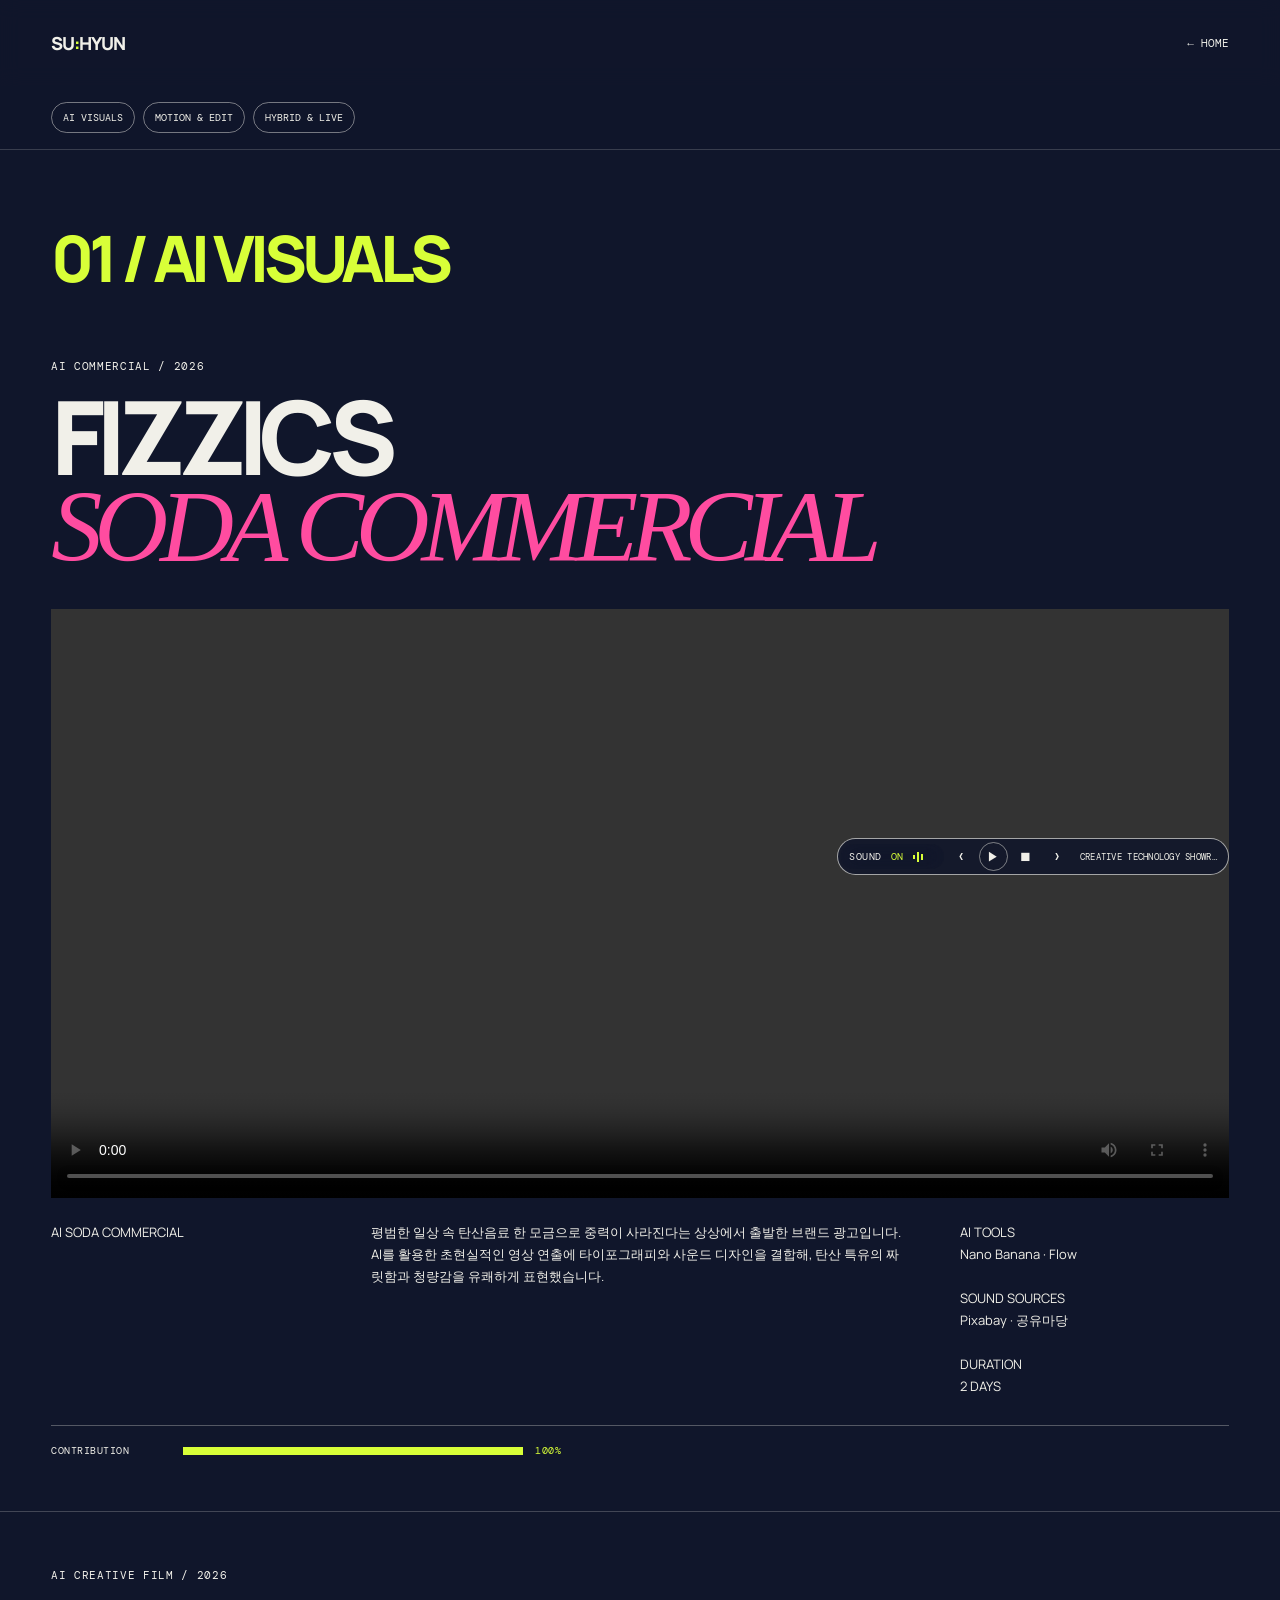
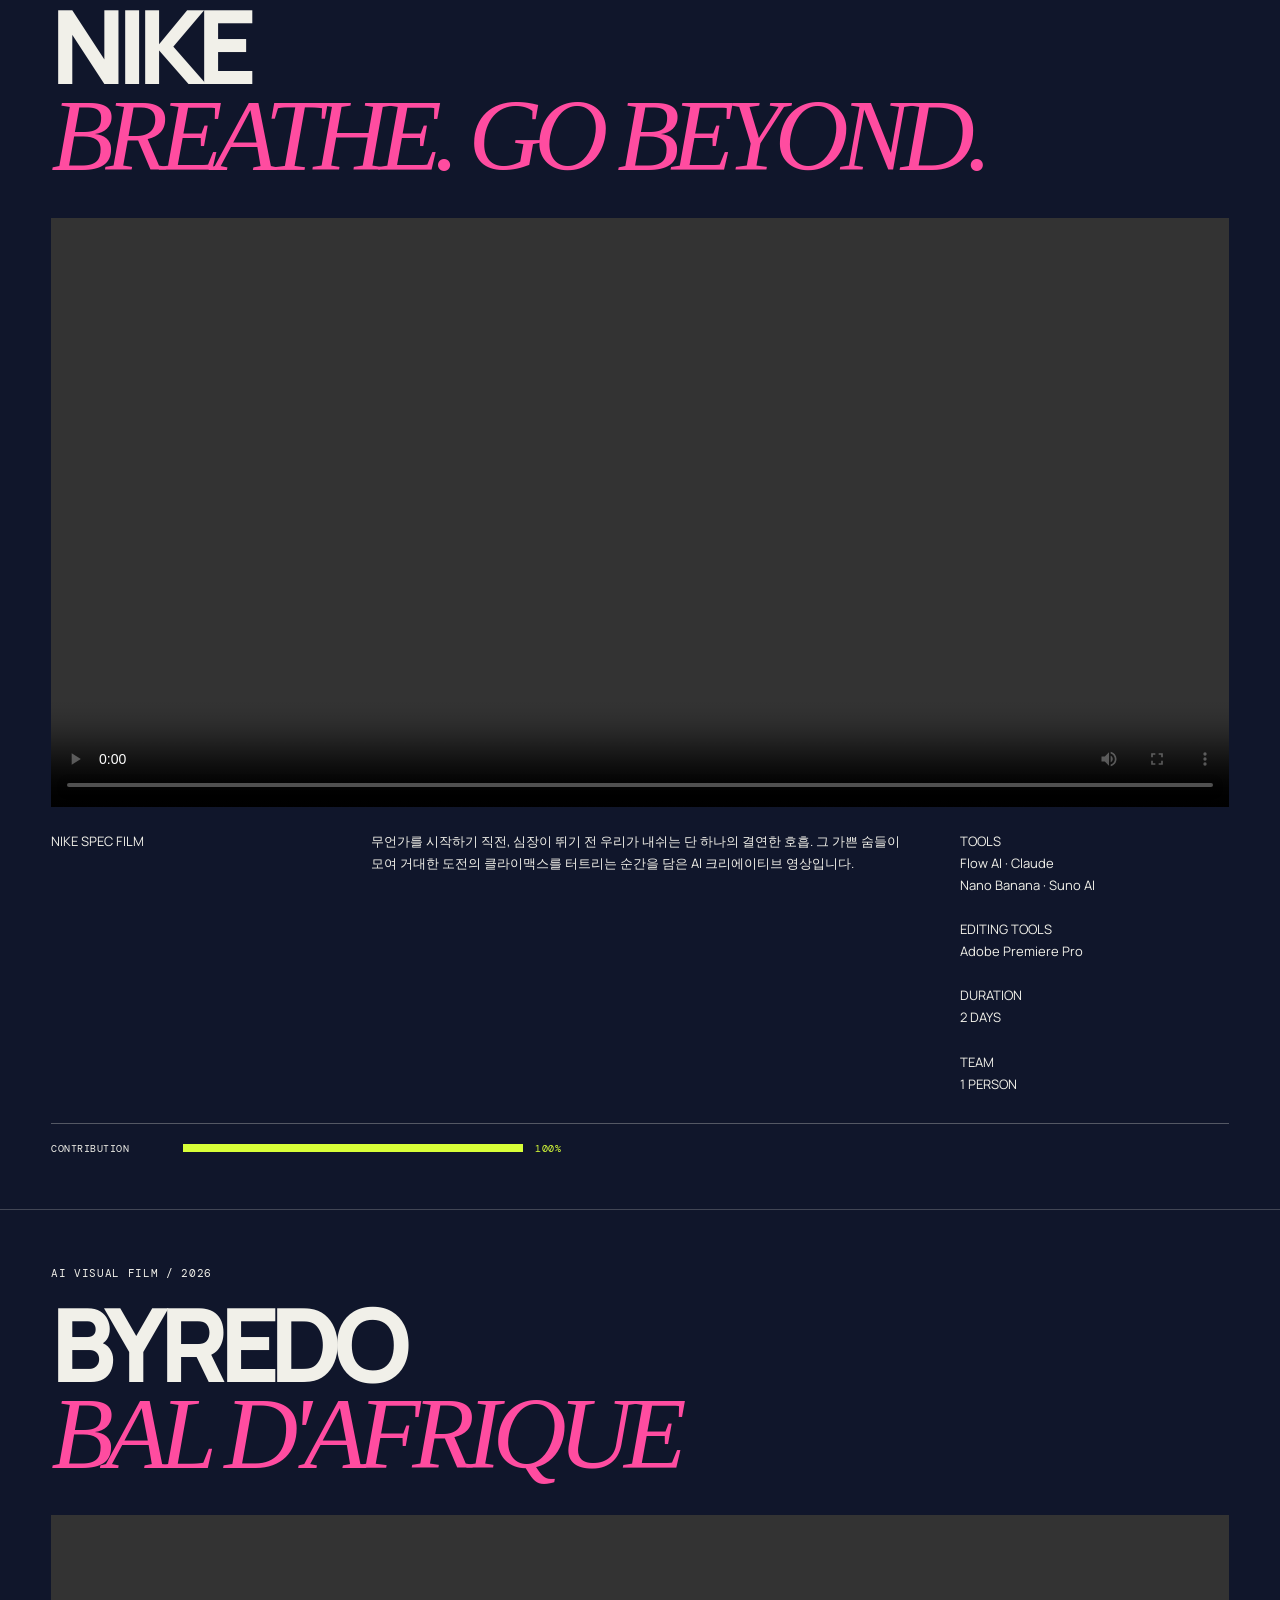
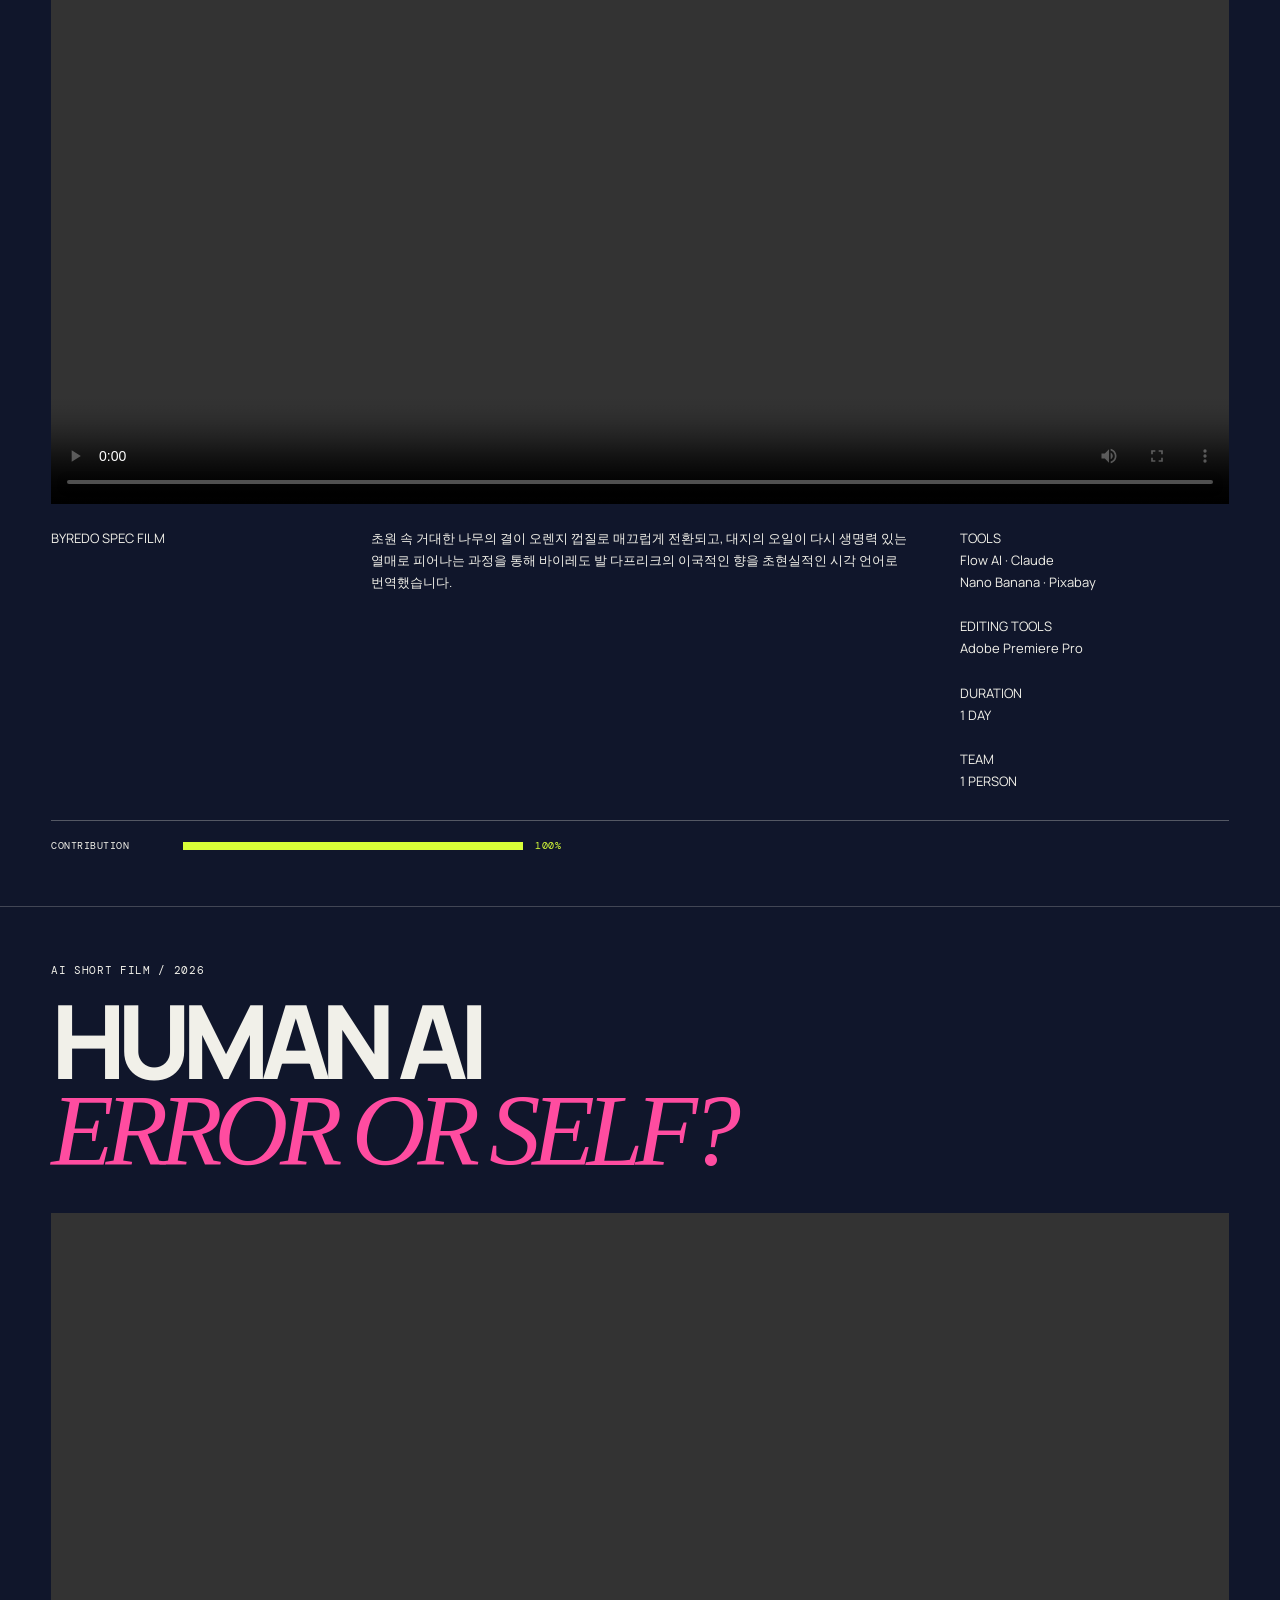
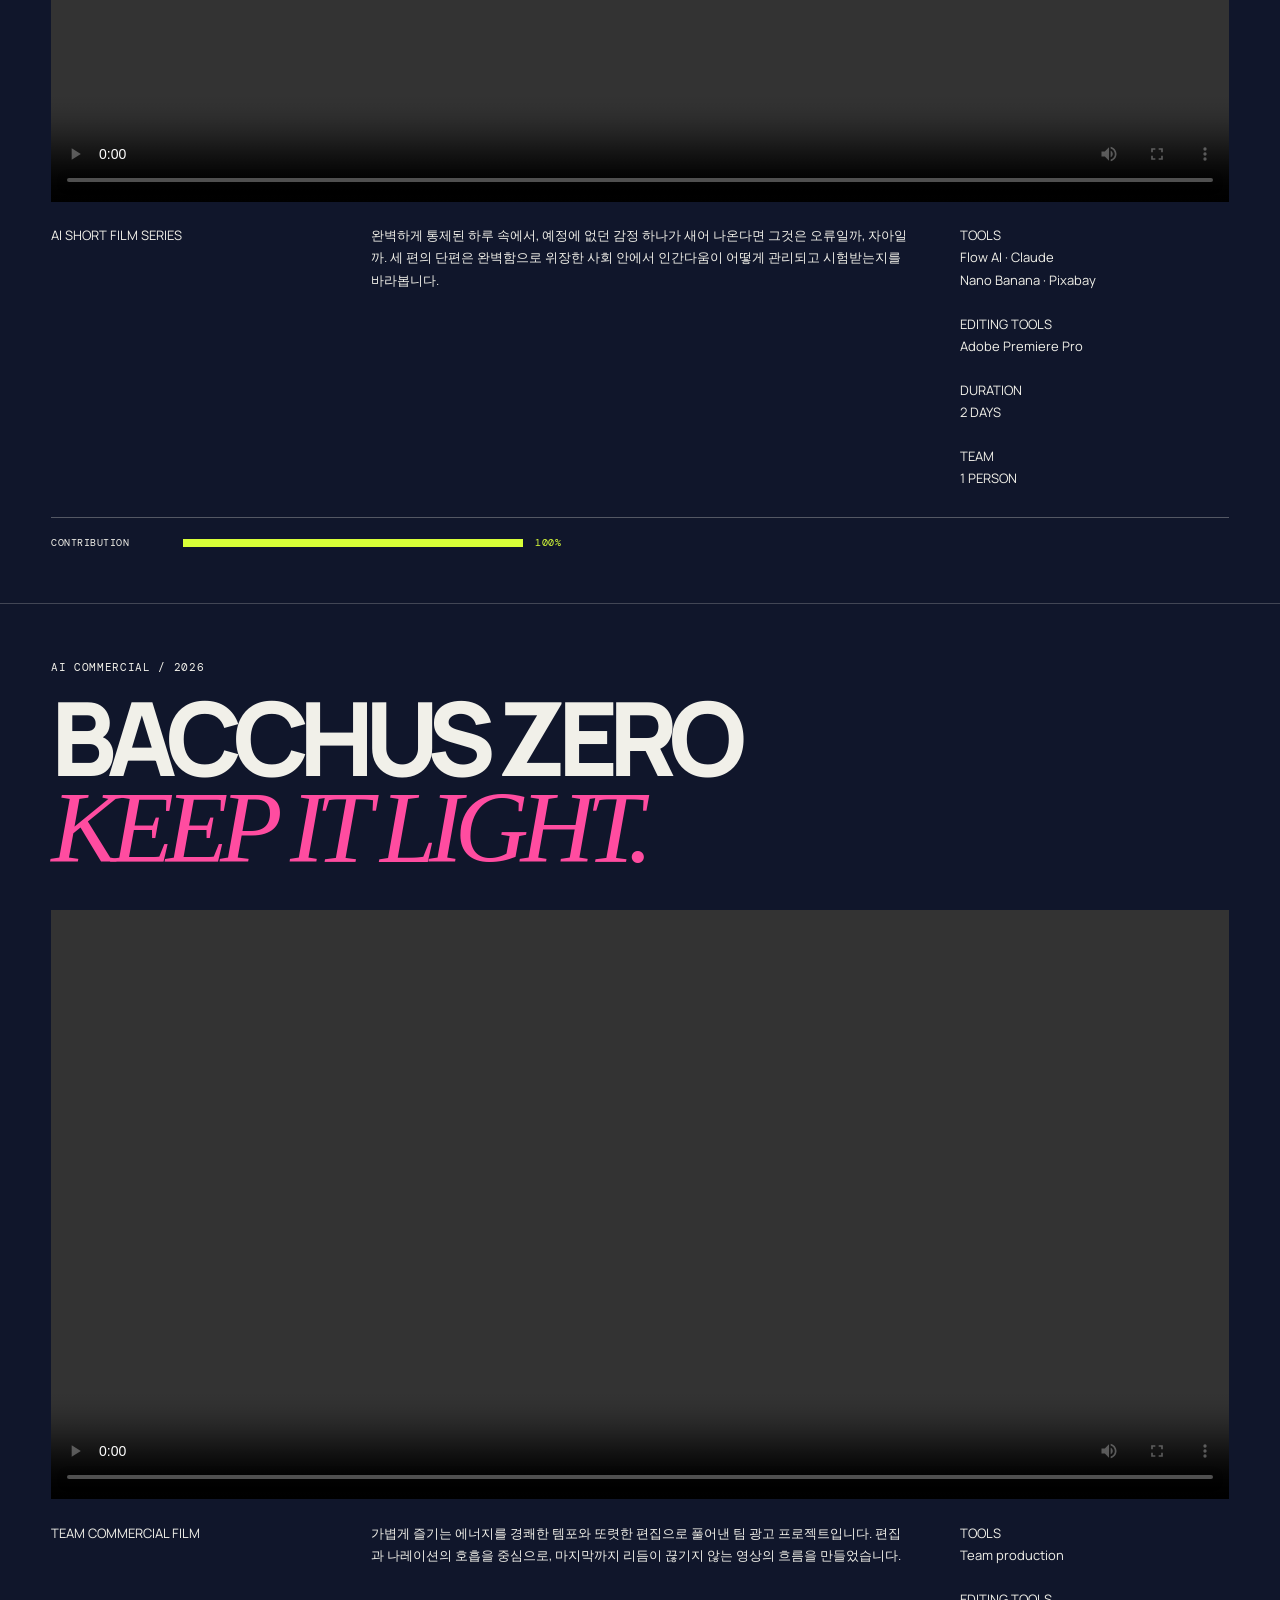
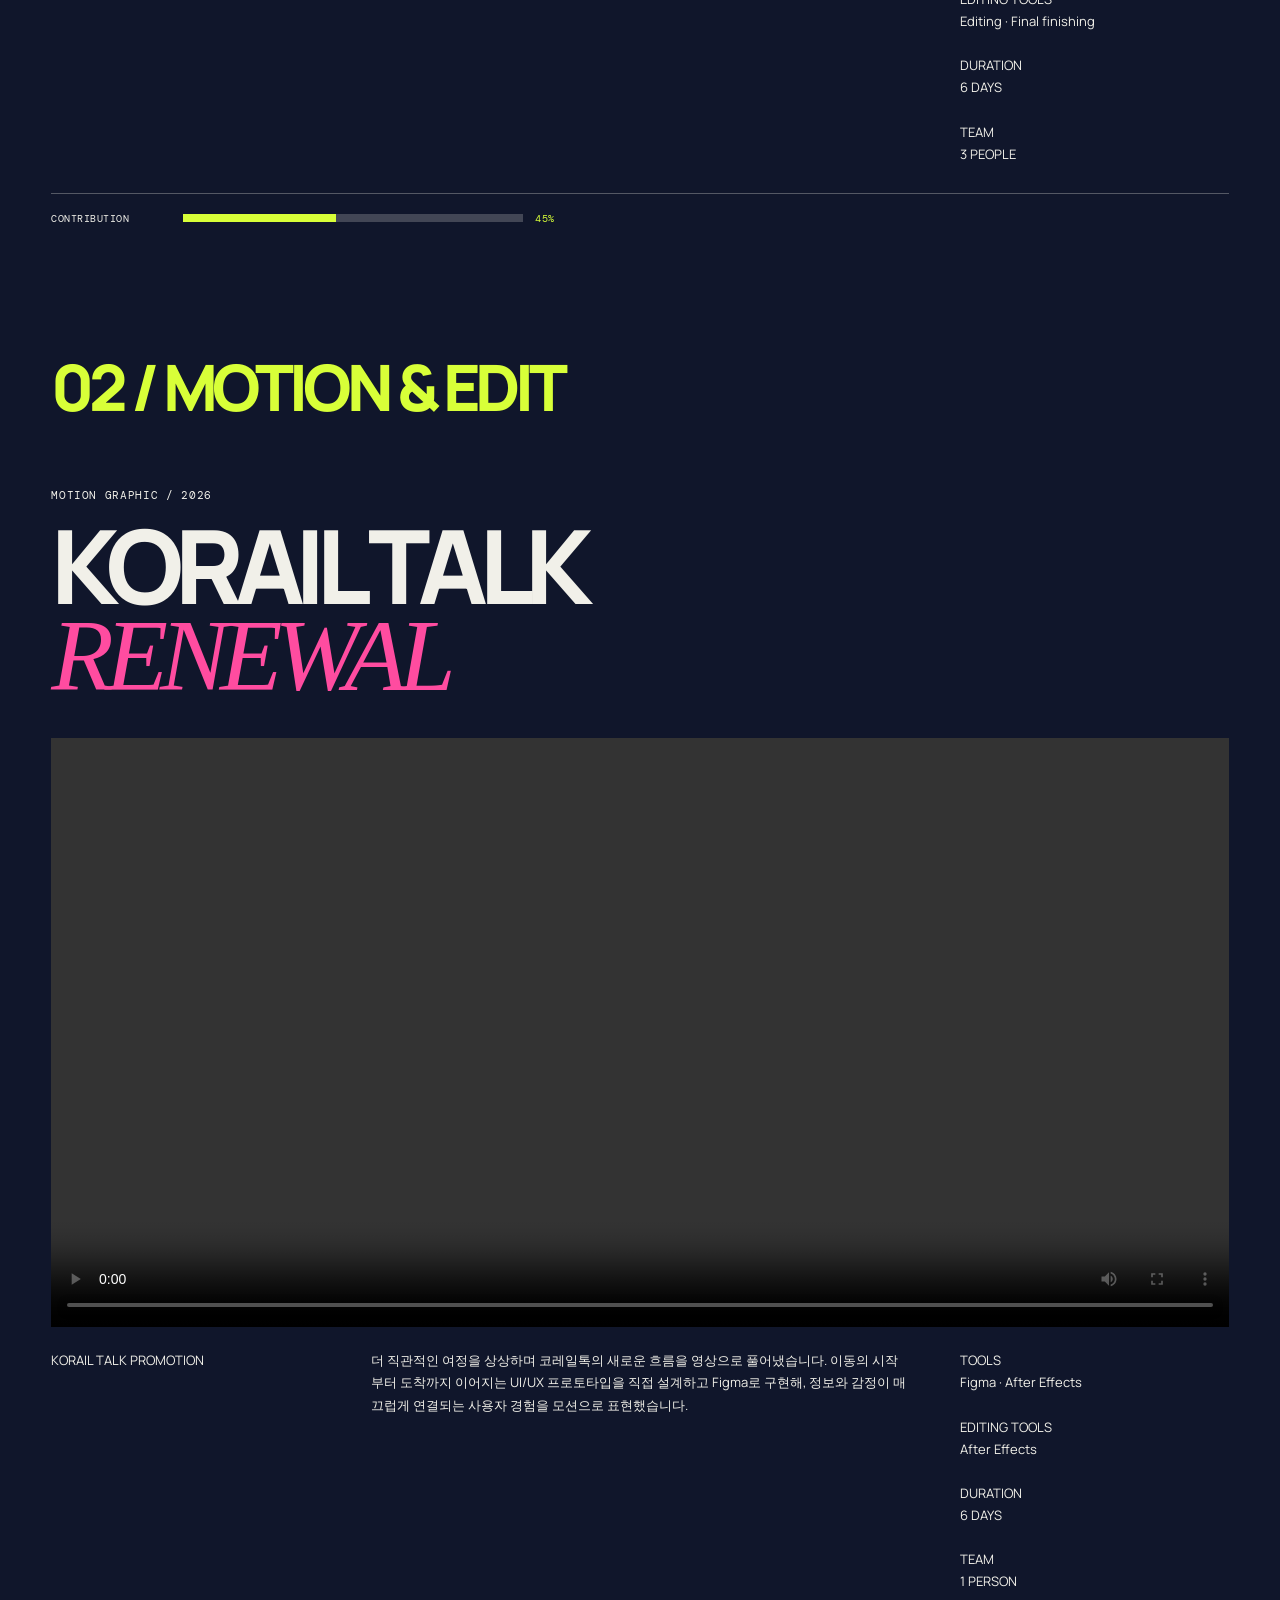
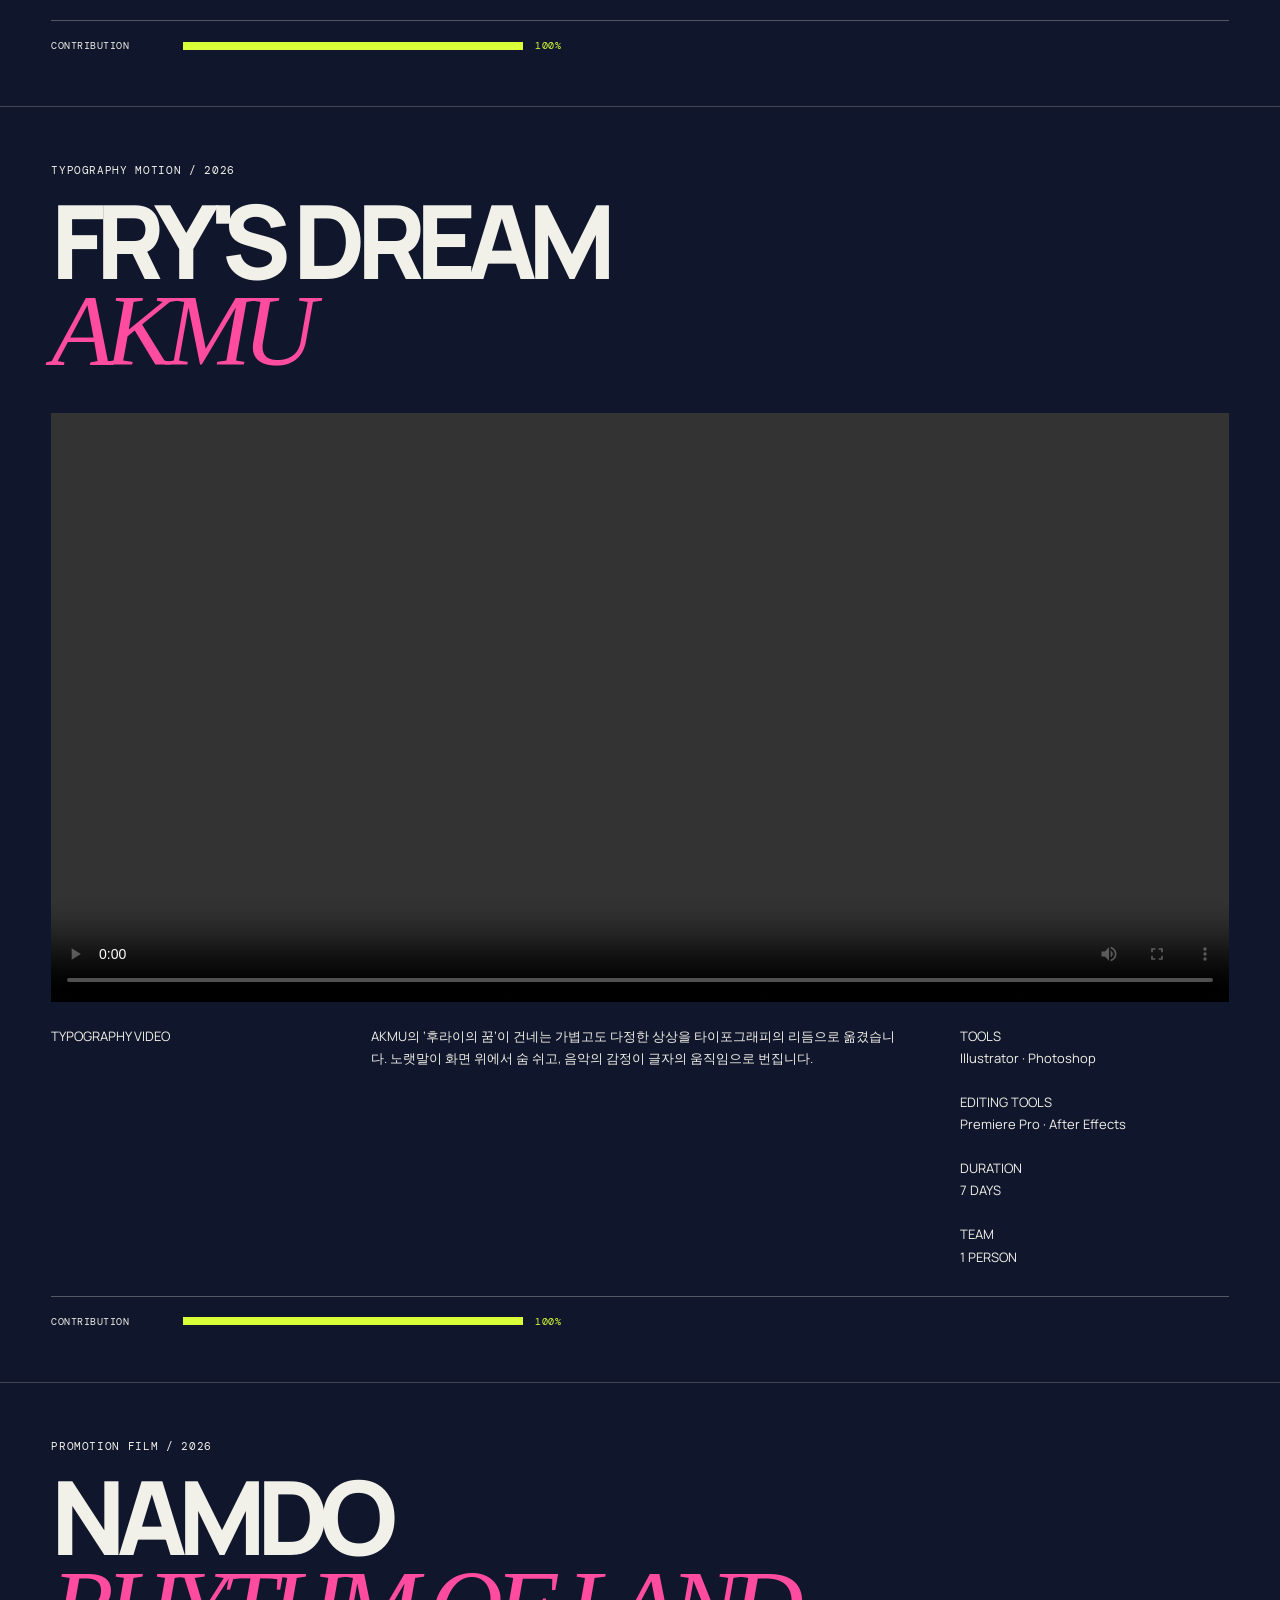
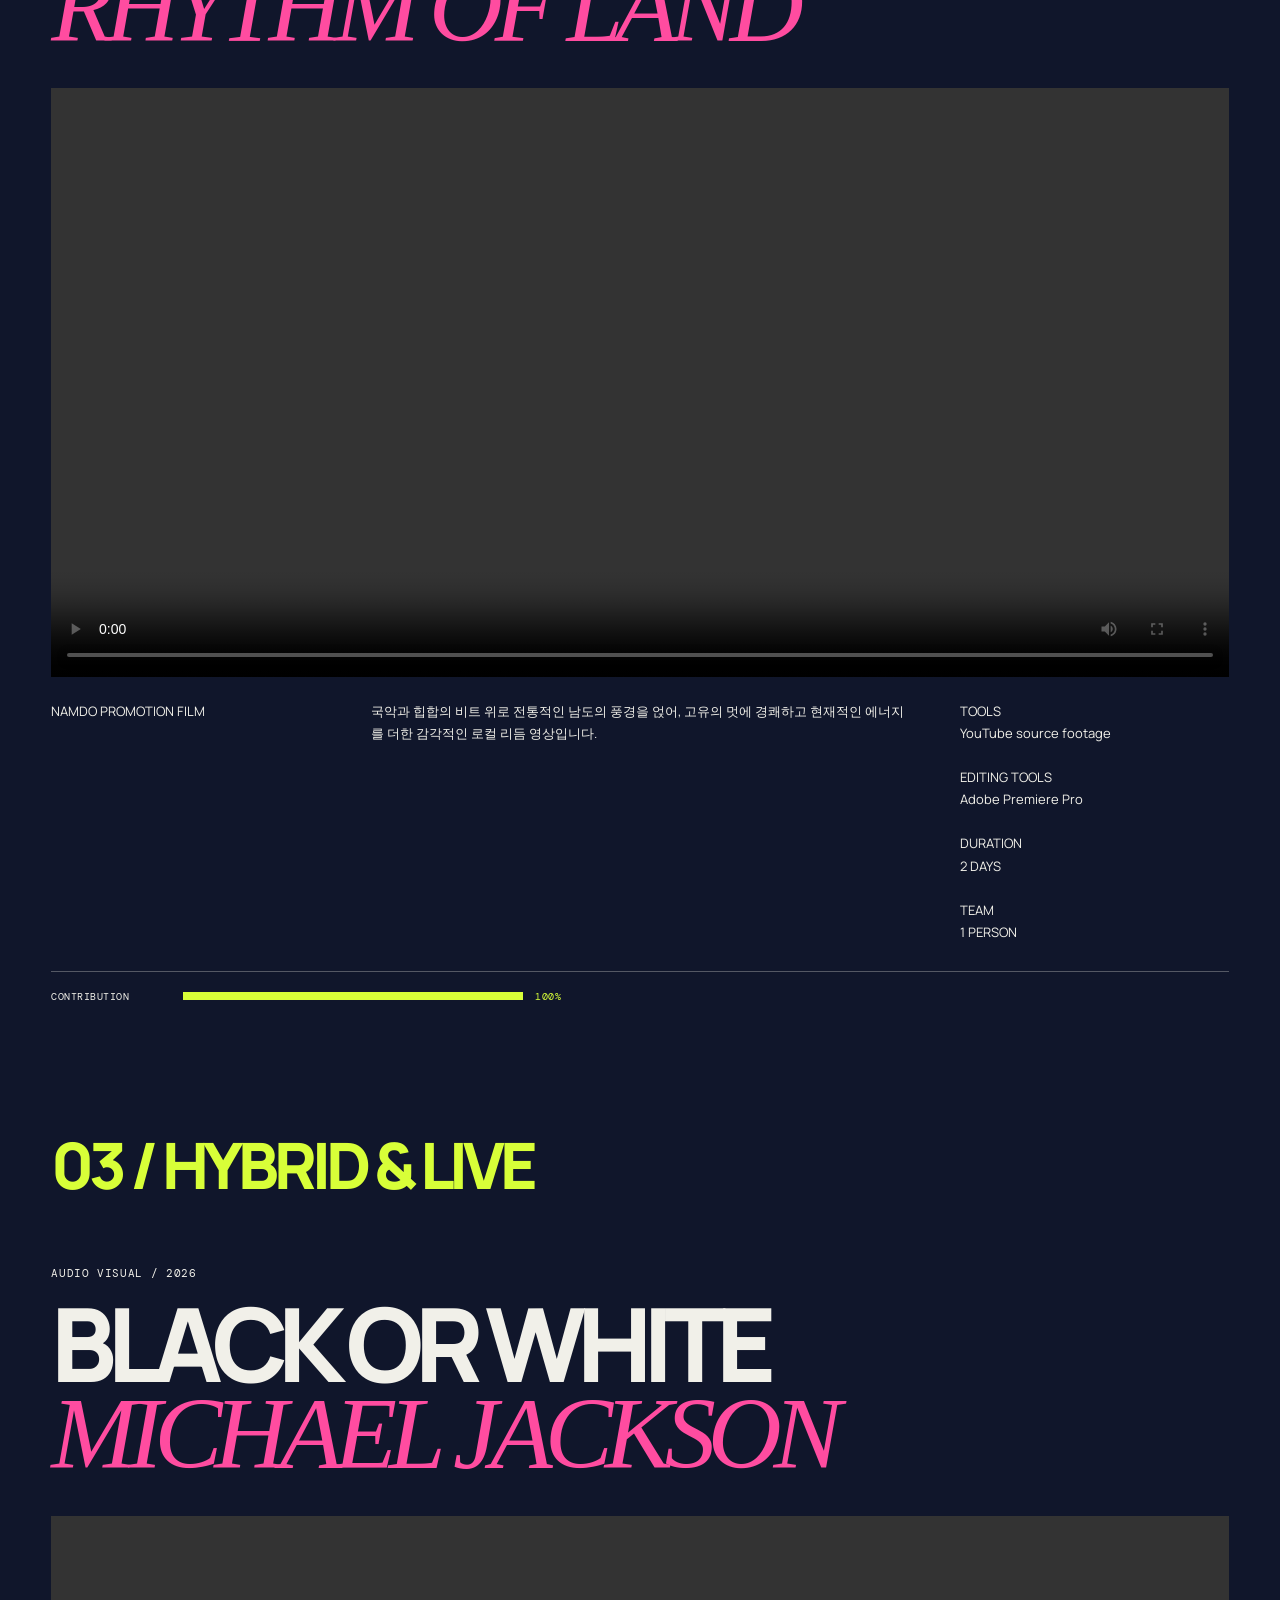
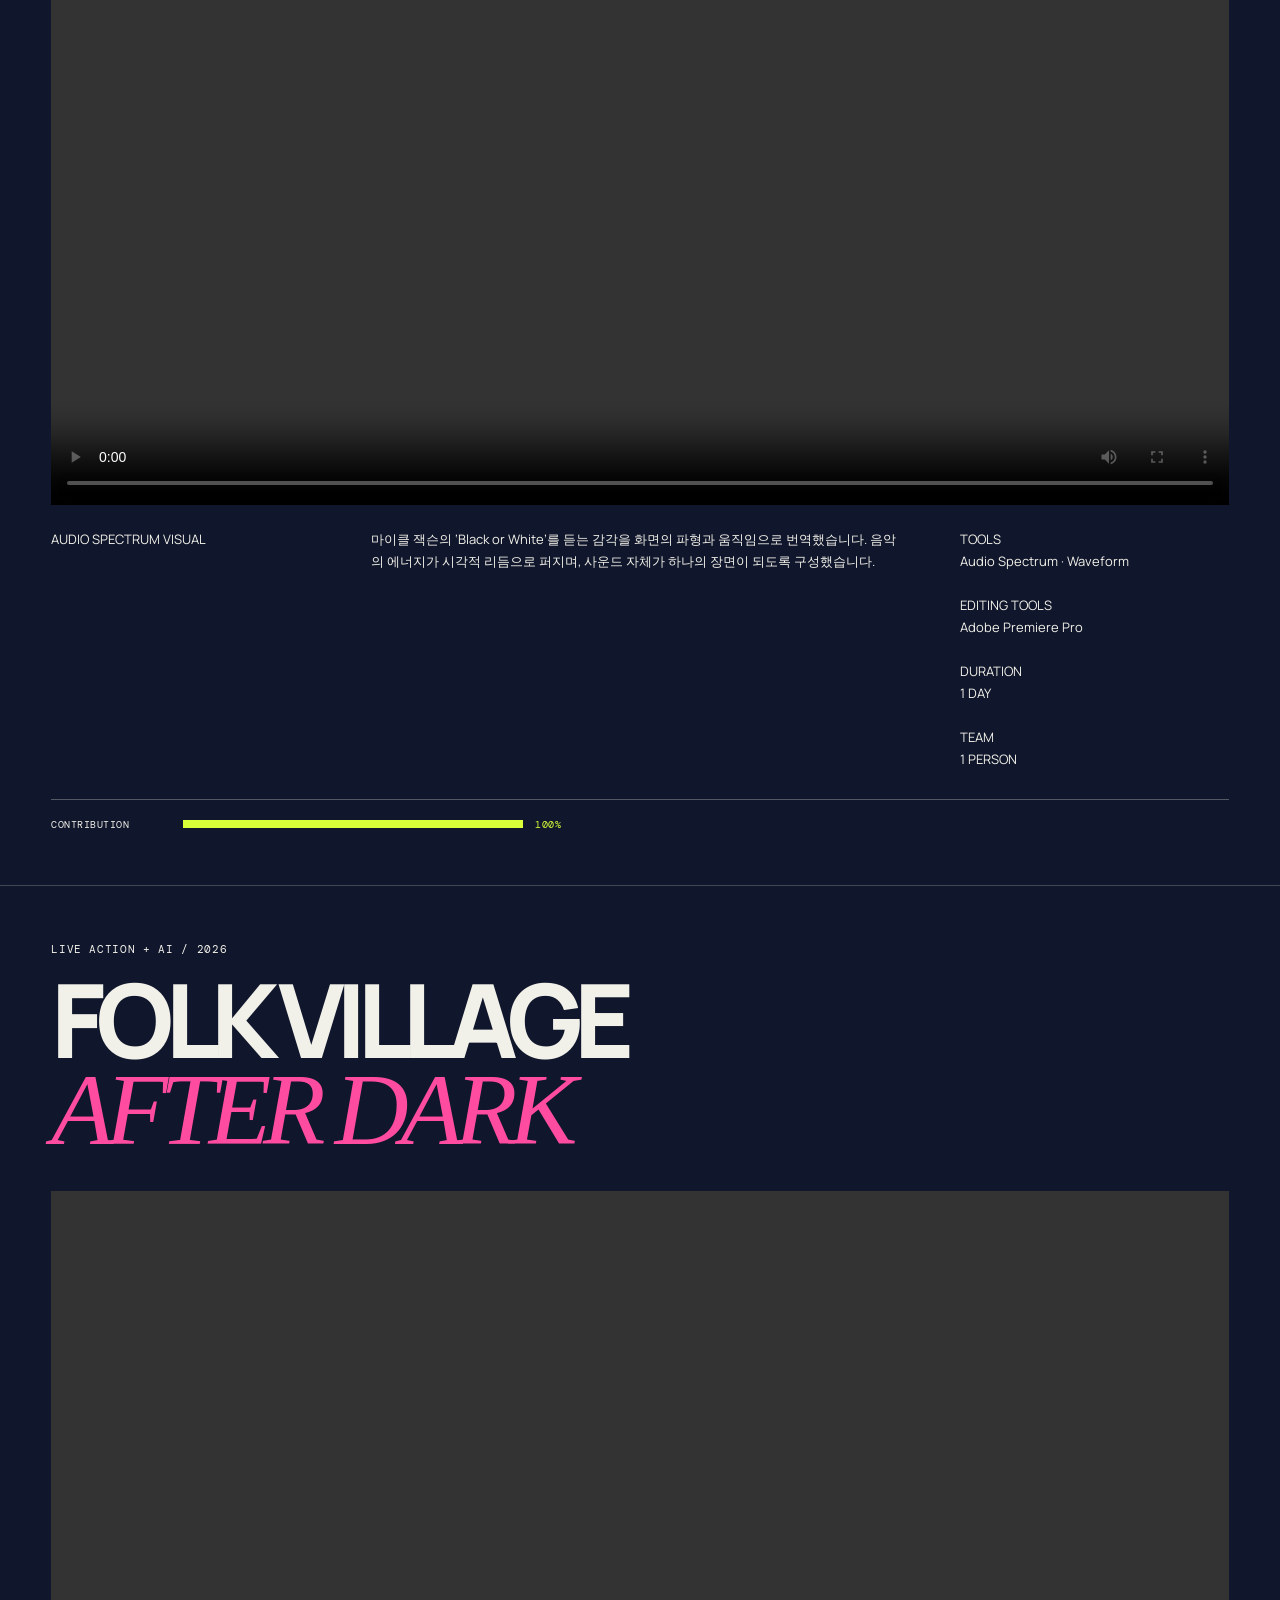
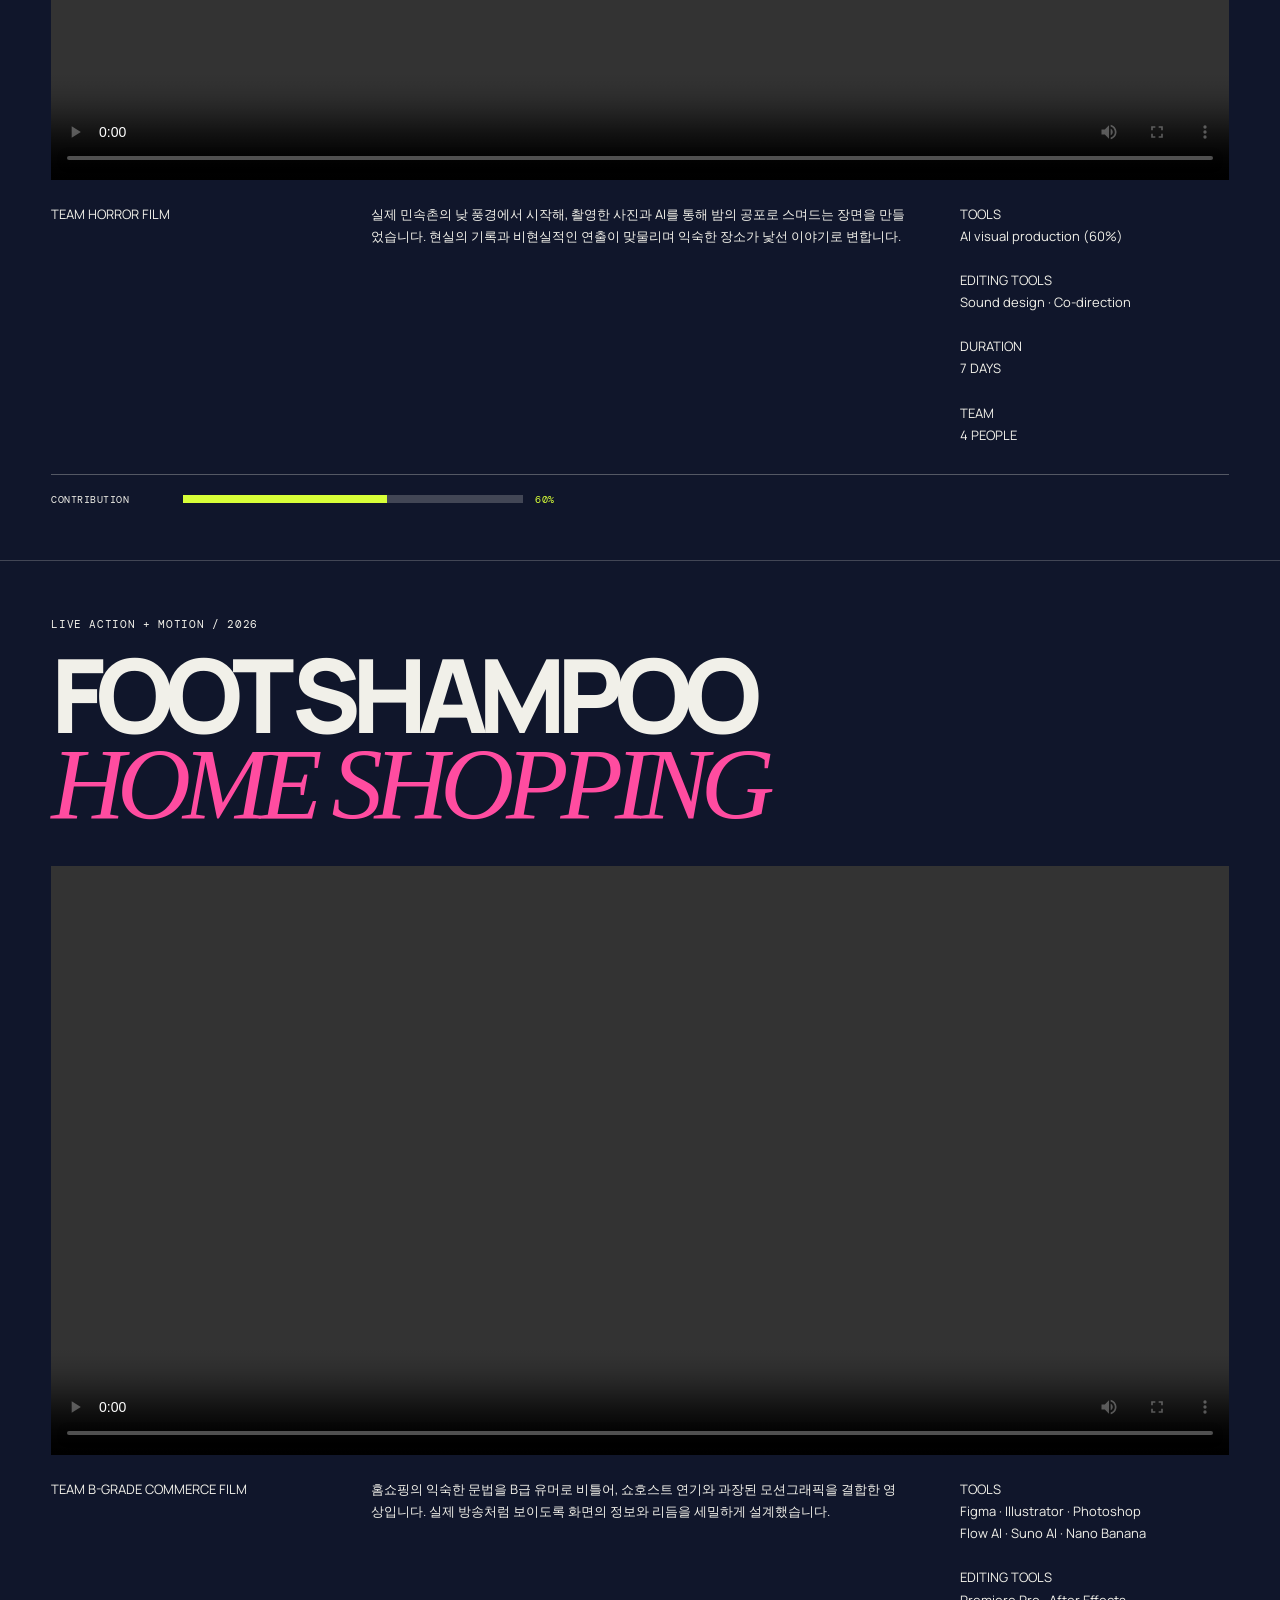
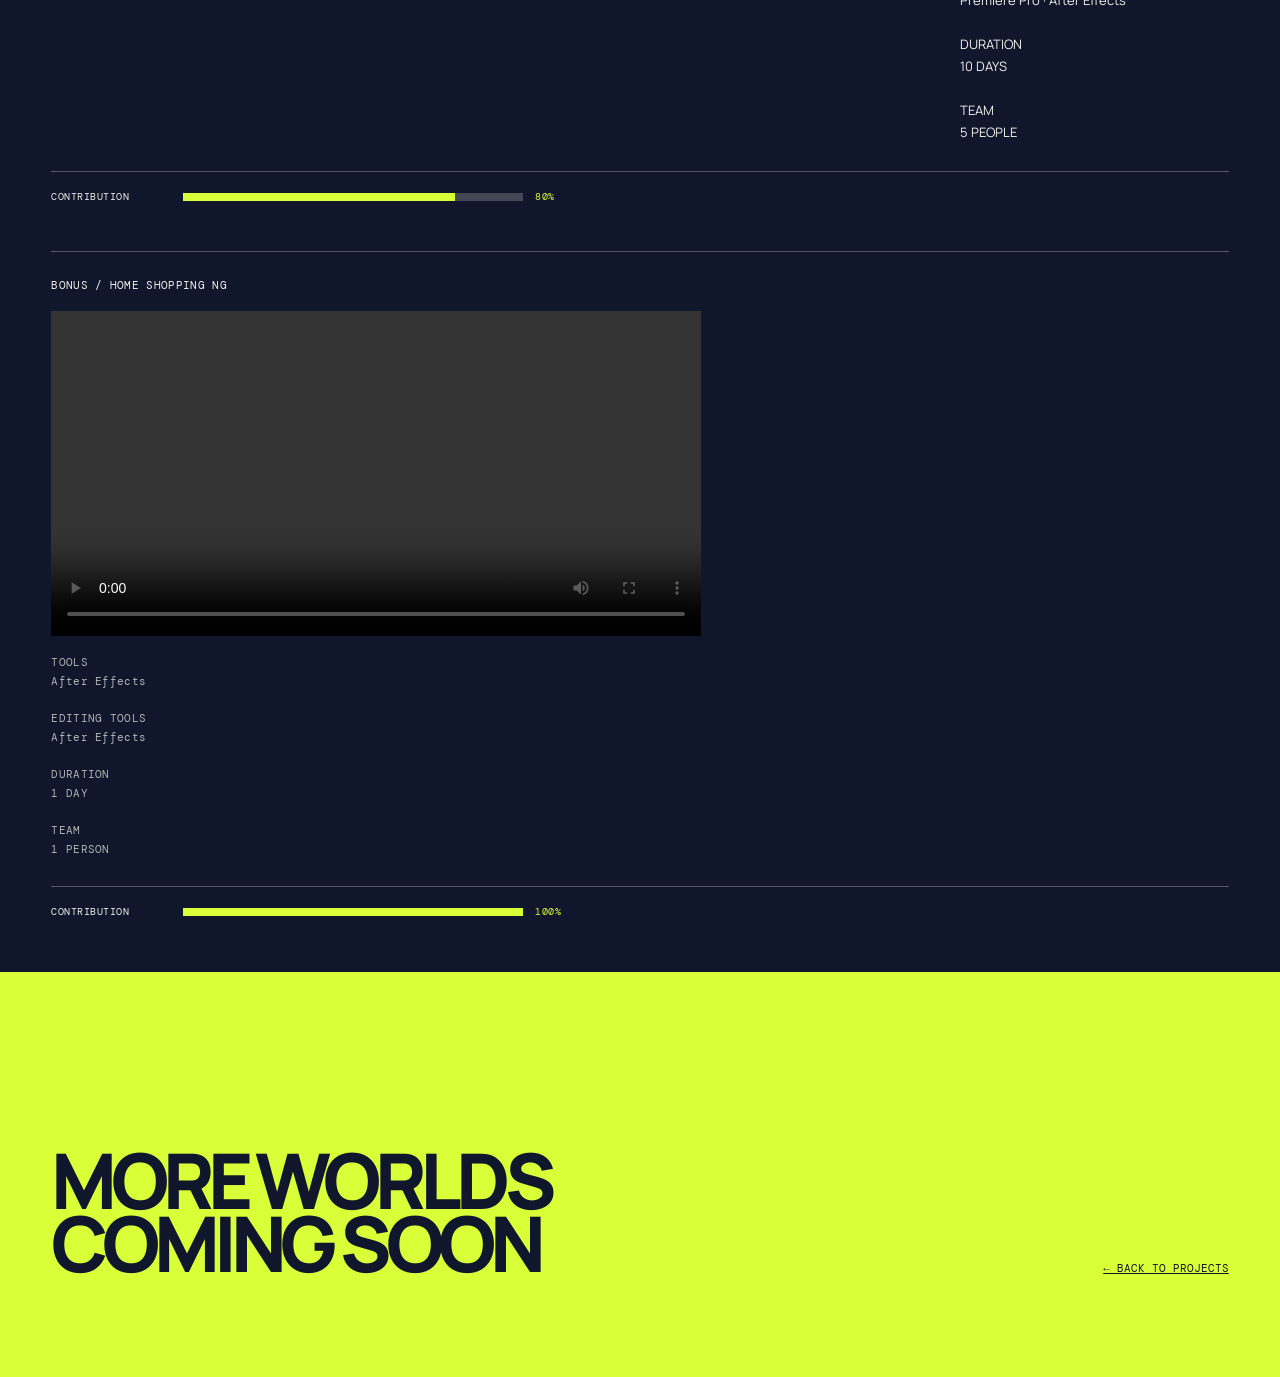
==== commit 992b838f: "Update projects.html" ====
--- a/projects.html
+++ b/projects.html
@@ -9,40 +9,376 @@
     <link href="https://fonts.googleapis.com/css2?family=DM+Mono:wght@400;500&family=Manrope:wght@400;500;600;700;800&display=swap" rel="stylesheet" />
     <link rel="stylesheet" href="styles.css" />
   </head>
+
   <body class="projects-page">
-    <header class="site-header"><a class="brand" href="index.html">SU<span>:</span>HYUN</a><a class="back-link" href="index.html">← HOME</a></header>
+    <header class="site-header">
+      <a class="brand" href="index.html">SU<span>:</span>HYUN</a>
+      <a class="back-link" href="index.html">← HOME</a>
+    </header>
+
     <main>
-      <nav class="detail-tabs" aria-label="프로젝트 분류"><a href="#ai">AI VISUALS</a><a href="#motion">MOTION &amp; EDIT</a><a href="#three-d">3D WORLDS</a><a href="#hybrid">HYBRID &amp; LIVE</a></nav>
-      <section class="project-group" id="ai"><p class="group-label">01 / AI VISUALS</p></section>
-      <section class="project-detail" id="nike"><p class="eyebrow">AI CREATIVE FILM / 2026</p><h1>NIKE<br /><em>BREATHE. GO BEYOND.</em></h1><video controls playsinline preload="metadata"><source src="/나이키 광고 최종.mp4" type="video/mp4" /></video><div class="detail-meta"><p>NIKE SPEC FILM</p><p>무언가를 시작하기 직전, 심장이 뛰기 전 우리가 내쉬는 단 하나의 결연한 호흡. 그 가쁜 숨들이 모여 거대한 도전의 클라이맥스를 터트리는 순간을 담은 AI 크리에이티브 영상입니다.</p><p>TOOLS<br />Flow AI · Claude<br />Nano Banana · Suno AI<br /><br />EDITING TOOLS<br />Adobe Premiere Pro<br /><br />DURATION<br />2 DAYS<br /><br />TEAM<br />1 PERSON</p></div><div class="contribution"><span>CONTRIBUTION</span><div><i style="--contribution:100%"></i></div><b>100%</b></div></section>
-      <section class="project-detail" id="byredo"><p class="eyebrow">AI VISUAL FILM / 2026</p><h1>BYREDO<br /><em>BAL D'AFRIQUE</em></h1><video controls playsinline preload="metadata"><source src="/바이레도 발다프리크 AI 최종.mp4" type="video/mp4" /></video><div class="detail-meta"><p>BYREDO SPEC FILM</p><p>초원 속 거대한 나무의 결이 오렌지 껍질로 매끄럽게 전환되고, 대지의 오일이 다시 생명력 있는 열매로 피어나는 과정을 통해 바이레도 발 다프리크의 이국적인 향을 초현실적인 시각 언어로 번역했습니다.</p><p>TOOLS<br />Flow AI · Claude<br />Nano Banana · Pixabay<br /><br />EDITING TOOLS<br />Adobe Premiere Pro<br /><br />DURATION<br />1 DAY<br /><br />TEAM<br />1 PERSON</p></div><div class="contribution"><span>CONTRIBUTION</span><div><i style="--contribution:100%"></i></div><b>100%</b></div></section>
-      <section class="project-detail" id="human"><p class="eyebrow">AI SHORT FILM / 2026</p><h1>HUMAN AI<br /><em>ERROR OR SELF?</em></h1><video controls playsinline preload="metadata"><source src="/Human최종.mp4" type="video/mp4" /></video><div class="detail-meta"><p>AI SHORT FILM SERIES</p><p>완벽하게 통제된 하루 속에서, 예정에 없던 감정 하나가 새어 나온다면 그것은 오류일까, 자아일까. 세 편의 단편은 완벽함으로 위장한 사회 안에서 인간다움이 어떻게 관리되고 시험받는지를 바라봅니다.</p><p>TOOLS<br />Flow AI · Claude<br />Nano Banana · Pixabay<br /><br />EDITING TOOLS<br />Adobe Premiere Pro<br /><br />DURATION<br />2 DAYS<br /><br />TEAM<br />1 PERSON</p></div><div class="contribution"><span>CONTRIBUTION</span><div><i style="--contribution:100%"></i></div><b>100%</b></div></section>
-      <section class="project-detail" id="bacchus"><p class="eyebrow">AI COMMERCIAL / 2026</p><h1>BACCHUS ZERO<br /><em>KEEP IT LIGHT.</em></h1><video controls playsinline preload="metadata"><source src="/박카스 제로 광고_0721(최종).mp4" type="video/mp4" /></video><div class="detail-meta"><p>TEAM COMMERCIAL FILM</p><p>가볍게 즐기는 에너지를 경쾌한 템포와 또렷한 편집으로 풀어낸 팀 광고 프로젝트입니다. 편집과 나레이션의 호흡을 중심으로, 마지막까지 리듬이 끊기지 않는 영상의 흐름을 만들었습니다.</p><p>TOOLS<br />Team production<br /><br />EDITING TOOLS<br />Editing · Final finishing<br /><br />DURATION<br />6 DAYS<br /><br />TEAM<br />3 PEOPLE</p></div><div class="contribution"><span>CONTRIBUTION</span><div><i style="--contribution:45%"></i></div><b>45%</b></div></section>
-      <section class="project-group" id="motion"><p class="group-label">02 / MOTION &amp; EDIT</p></section>
-      <section class="project-detail" id="korail"><p class="eyebrow">MOTION GRAPHIC / 2026</p><h1>KORAIL TALK<br /><em>RENEWAL</em></h1><video controls playsinline preload="metadata"><source src="/코레일톡 리뉴얼 홍보영상(sound).mp4" type="video/mp4" /></video><div class="detail-meta"><p>KORAIL TALK PROMOTION</p><p>더 직관적인 여정을 상상하며 코레일톡의 새로운 흐름을 영상으로 풀어냈습니다. 이동의 시작부터 도착까지 이어지는 UI/UX 프로토타입을 직접 설계하고 Figma로 구현해, 정보와 감정이 매끄럽게 연결되는 사용자 경험을 모션으로 표현했습니다.</p><p>TOOLS<br />Figma · After Effects<br /><br />EDITING TOOLS<br />After Effects<br /><br />DURATION<br />6 DAYS<br /><br />TEAM<br />1 PERSON</p></div><div class="contribution"><span>CONTRIBUTION</span><div><i style="--contribution:100%"></i></div><b>100%</b></div></section>
-      <section class="project-detail" id="fry"><p class="eyebrow">TYPOGRAPHY MOTION / 2026</p><h1>FRY'S DREAM<br /><em>AKMU</em></h1><video controls playsinline preload="metadata"><source src="/후라이의 꿈_이수현.mp4" type="video/mp4" /></video><div class="detail-meta"><p>TYPOGRAPHY  VIDEO</p><p>AKMU의 ‘후라이의 꿈’이 건네는 가볍고도 다정한 상상을 타이포그래피의 리듬으로 옮겼습니다. 노랫말이 화면 위에서 숨 쉬고, 음악의 감정이 글자의 움직임으로 번집니다.</p><p>TOOLS<br />Illustrator · Photoshop<br /><br />EDITING TOOLS<br />Premiere Pro · After Effects<br /><br />DURATION<br />7 DAYS<br /><br />TEAM<br />1 PERSON</p></div><div class="contribution"><span>CONTRIBUTION</span><div><i style="--contribution:100%"></i></div><b>100%</b></div></section>
-      <section class="project-detail" id="namdo"><p class="eyebrow">PROMOTION FILM / 2026</p><h1>NAMDO<br /><em>RHYTHM OF LAND</em></h1><video controls playsinline preload="metadata"><source src="/남도홍보영상.mp4" type="video/mp4" /></video><div class="detail-meta"><p>NAMDO PROMOTION FILM</p><p>국악과 힙합의 비트 위로 전통적인 남도의 풍경을 얹어, 고유의 멋에 경쾌하고 현재적인 에너지를 더한 감각적인 로컬 리듬 영상입니다.</p><p>TOOLS<br />YouTube source footage<br /><br />EDITING TOOLS<br />Adobe Premiere Pro<br /><br />DURATION<br />2 DAYS<br /><br />TEAM<br />1 PERSON</p></div><div class="contribution"><span>CONTRIBUTION</span><div><i style="--contribution:100%"></i></div><b>100%</b></div></section>
-      <section class="project-group" id="three-d"><p class="group-label">03 / 3D WORLDS</p></section>
-      <section class="project-detail" id="gas"><p class="eyebrow">3D ENVIRONMENT / 2026</p><h1>GAS STATION<br /><em>AFTER DARK</em></h1><video controls playsinline preload="metadata"><source src="/gas station모션 .mp4" type="video/mp4" /></video><div class="detail-meta"><p>3D PERSONAL PROJECT</p><p>밤의 공기와 인공적인 빛이 만나는 주유소를 하나의 영화적 장면으로 만들었습니다. 익숙한 장소를 고요하면서도 낯선 공간으로 재구성한 3D 환경 작업입니다.</p><p>TOOLS<br />Cinema 4D<br /><br />EDITING TOOLS<br />—<br /><br />DURATION<br />4 DAYS<br /><br />TEAM<br />1 PERSON</p></div><div class="contribution"><span>CONTRIBUTION</span><div><i style="--contribution:100%"></i></div><b>100%</b></div></section>
-      <section class="project-detail" id="mars"><p class="eyebrow">3D ENVIRONMENT / 2026</p><h1>MARS FACTORY<br /><em>RED SHIFT</em></h1><video controls playsinline preload="metadata"><source src="/Mars factory_end.mp4" type="video/mp4" /></video><div class="detail-meta"><p>3D PERSONAL PROJECT</p><p>인류가 정착한 가상의 화성, 그 붉은 땅 위에서 묵묵히 작동하는 공장을 상상했습니다. 먼지와 금속, 거대한 구조물의 스케일로 낯선 행성의 산업 풍경을 구축했습니다.</p><p>TOOLS<br />Cinema 4D<br /><br />EDITING TOOLS<br />—<br /><br />DURATION<br />6 DAYS<br /><br />TEAM<br />1 PERSON</p></div><div class="contribution"><span>CONTRIBUTION</span><div><i style="--contribution:100%"></i></div><b>100%</b></div></section>
-      <section class="project-detail" id="stranger"><p class="eyebrow">3D RECREATION / 2026</p><h1>STRANGER THINGS<br /><em>HAWKINS LAB</em></h1><video controls playsinline preload="metadata"><source src="/Stanger things_최종(이수현).mp4" type="video/mp4" /></video><div class="detail-meta"><p>3D PERSONAL PROJECT</p><p>Netflix Original Series 《Stranger Things》의 ‘Upside Down’에서 영감을 받아 Hawkins National Laboratory를 3D 공간으로 재해석했습니다. 어둡고 기묘한 분위기와 비현실적인 공간감을 중심으로, 익숙한 장소가 낯선 세계로 변해가는 순간을 시각적으로 표현했습니다.</p><p>TOOLS<br />Cinema 4D<br /><br />EDITING TOOLS<br />—<br /><br />DURATION<br />6 DAYS<br /><br />TEAM<br />1 PERSON</p></div><div class="contribution"><span>CONTRIBUTION</span><div><i style="--contribution:100%"></i></div><b>100%</b></div></section>
-      <section class="project-group" id="hybrid"><p class="group-label">04 / HYBRID &amp; LIVE</p></section>
-      <section class="project-detail" id="black"><p class="eyebrow">AUDIO VISUAL / 2026</p><h1>BLACK OR WHITE<br /><em>MICHAEL JACKSON</em></h1><video controls playsinline preload="metadata"><source src="/balck or white_이수현.mp4" type="video/mp4" /></video><div class="detail-meta"><p>AUDIO SPECTRUM VISUAL</p><p>마이클 잭슨의 ‘Black or White’를 듣는 감각을 화면의 파형과 움직임으로 번역했습니다. 음악의 에너지가 시각적 리듬으로 퍼지며, 사운드 자체가 하나의 장면이 되도록 구성했습니다.</p><p>TOOLS<br />Audio Spectrum · Waveform<br /><br />EDITING TOOLS<br />Adobe Premiere Pro<br /><br />DURATION<br />1 DAY<br /><br />TEAM<br />1 PERSON</p></div><div class="contribution"><span>CONTRIBUTION</span><div><i style="--contribution:100%"></i></div><b>100%</b></div></section>
-      <section class="project-detail" id="folkvillage"><p class="eyebrow">LIVE ACTION + AI / 2026</p><h1>FOLK VILLAGE<br /><em>AFTER DARK</em></h1><video controls playsinline preload="metadata"><source src="/비하인드팀 민속촌.mp4" type="video/mp4" /></video><div class="detail-meta"><p>TEAM HORROR FILM</p><p>실제 민속촌의 낮 풍경에서 시작해, 촬영한 사진과 AI를 통해 밤의 공포로 스며드는 장면을 만들었습니다. 현실의 기록과 비현실적인 연출이 맞물리며 익숙한 장소가 낯선 이야기로 변합니다.</p><p>TOOLS<br />AI visual production (60%)<br /><br />EDITING TOOLS<br />Sound design · Co-direction<br /><br />DURATION<br />7 DAYS<br /><br />TEAM<br />4 PEOPLE</p></div><div class="contribution"><span>CONTRIBUTION</span><div><i style="--contribution:60%"></i></div><b>60%</b></div></section>
-      <section class="project-detail" id="homeshopping"><p class="eyebrow">LIVE ACTION + MOTION / 2026</p><h1>FOOT SHAMPOO<br /><em>HOME SHOPPING</em></h1><video controls playsinline preload="metadata"><source src="/발을씻자 홈쇼핑 최종.mp4" type="video/mp4" /></video><div class="detail-meta"><p>TEAM B-GRADE COMMERCE FILM</p><p>홈쇼핑의 익숙한 문법을 B급 유머로 비틀어, 쇼호스트 연기와 과장된 모션그래픽을 결합한 영상입니다. 실제 방송처럼 보이도록 화면의 정보와 리듬을 세밀하게 설계했습니다.</p><p>TOOLS<br />Figma · Illustrator · Photoshop<br />Flow AI · Suno AI · Nano Banana<br /><br />EDITING TOOLS<br />Premiere Pro · After Effects<br /><br />DURATION<br />10 DAYS<br /><br />TEAM<br />5 PEOPLE</p></div><div class="contribution"><span>CONTRIBUTION</span><div><i style="--contribution:80%"></i></div><b>80%</b></div><div class="bonus-film"><p>BONUS / HOME SHOPPING NG</p><video controls playsinline preload="metadata"><source src="/홈쇼핑 NG 최종.mp4" type="video/mp4" /></video><p>TOOLS<br />After Effects<br /><br />EDITING TOOLS<br />After Effects<br /><br />DURATION<br />1 DAY<br /><br />TEAM<br />1 PERSON</p><div class="contribution"><span>CONTRIBUTION</span><div><i style="--contribution:100%"></i></div><b>100%</b></div></div></section>
-      <section class="next-project"><p>MORE WORLDS<br />COMING SOON</p><a href="index.html#projects">← BACK TO PROJECTS</a></section>
+      <nav class="detail-tabs" aria-label="프로젝트 분류">
+        <a href="#ai">AI VISUALS</a>
+        <a href="#motion">MOTION &amp; EDIT</a>
+        <a href="#hybrid">HYBRID &amp; LIVE</a>
+      </nav>
+
+      <section class="project-group" id="ai">
+        <p class="group-label">01 / AI VISUALS</p>
+      </section>
+
+      <section class="project-detail" id="fizzics">
+        <p class="eyebrow">AI COMMERCIAL / 2026</p>
+        <h1>FIZZICS<br /><em>SODA COMMERCIAL</em></h1>
+        <video controls playsinline preload="metadata">
+          <source src="fizzics 탄산광고(25).mp4" type="video/mp4" />
+        </video>
+        <div class="detail-meta">
+          <p>AI SODA COMMERCIAL</p>
+          <p>평범한 일상 속 탄산음료 한 모금으로 중력이 사라진다는 상상에서 출발한 브랜드 광고입니다. AI를 활용한 초현실적인 영상 연출에 타이포그래피와 사운드 디자인을 결합해, 탄산 특유의 짜릿함과 청량감을 유쾌하게 표현했습니다.</p>
+          <p>
+            AI TOOLS<br />
+            Nano Banana · Flow<br /><br />
+            SOUND SOURCES<br />
+            Pixabay · 공유마당<br /><br />
+            DURATION<br />
+            2 DAYS
+          </p>
+        </div>
+        <div class="contribution">
+          <span>CONTRIBUTION</span>
+          <div><i style="--contribution:100%"></i></div>
+          <b>100%</b>
+        </div>
+      </section>
+
+      <section class="project-detail" id="nike">
+        <p class="eyebrow">AI CREATIVE FILM / 2026</p>
+        <h1>NIKE<br /><em>BREATHE. GO BEYOND.</em></h1>
+        <video controls playsinline preload="metadata">
+          <source src="나이키 광고 최종.mp4" type="video/mp4" />
+        </video>
+        <div class="detail-meta">
+          <p>NIKE SPEC FILM</p>
+          <p>무언가를 시작하기 직전, 심장이 뛰기 전 우리가 내쉬는 단 하나의 결연한 호흡. 그 가쁜 숨들이 모여 거대한 도전의 클라이맥스를 터트리는 순간을 담은 AI 크리에이티브 영상입니다.</p>
+          <p>
+            TOOLS<br />
+            Flow AI · Claude<br />
+            Nano Banana · Suno AI<br /><br />
+            EDITING TOOLS<br />
+            Adobe Premiere Pro<br /><br />
+            DURATION<br />
+            2 DAYS<br /><br />
+            TEAM<br />
+            1 PERSON
+          </p>
+        </div>
+        <div class="contribution">
+          <span>CONTRIBUTION</span>
+          <div><i style="--contribution:100%"></i></div>
+          <b>100%</b>
+        </div>
+      </section>
+
+      <section class="project-detail" id="byredo">
+        <p class="eyebrow">AI VISUAL FILM / 2026</p>
+        <h1>BYREDO<br /><em>BAL D'AFRIQUE</em></h1>
+        <video controls playsinline preload="metadata">
+          <source src="바이레도 발다프리크 AI 최종.mp4" type="video/mp4" />
+        </video>
+        <div class="detail-meta">
+          <p>BYREDO SPEC FILM</p>
+          <p>초원 속 거대한 나무의 결이 오렌지 껍질로 매끄럽게 전환되고, 대지의 오일이 다시 생명력 있는 열매로 피어나는 과정을 통해 바이레도 발 다프리크의 이국적인 향을 초현실적인 시각 언어로 번역했습니다.</p>
+          <p>
+            TOOLS<br />
+            Flow AI · Claude<br />
+            Nano Banana · Pixabay<br /><br />
+            EDITING TOOLS<br />
+            Adobe Premiere Pro<br /><br />
+            DURATION<br />
+            1 DAY<br /><br />
+            TEAM<br />
+            1 PERSON
+          </p>
+        </div>
+        <div class="contribution">
+          <span>CONTRIBUTION</span>
+          <div><i style="--contribution:100%"></i></div>
+          <b>100%</b>
+        </div>
+      </section>
+
+      <section class="project-detail" id="human">
+        <p class="eyebrow">AI SHORT FILM / 2026</p>
+        <h1>HUMAN AI<br /><em>ERROR OR SELF?</em></h1>
+        <video controls playsinline preload="metadata">
+          <source src="Human최종.mp4" type="video/mp4" />
+        </video>
+        <div class="detail-meta">
+          <p>AI SHORT FILM SERIES</p>
+          <p>완벽하게 통제된 하루 속에서, 예정에 없던 감정 하나가 새어 나온다면 그것은 오류일까, 자아일까. 세 편의 단편은 완벽함으로 위장한 사회 안에서 인간다움이 어떻게 관리되고 시험받는지를 바라봅니다.</p>
+          <p>
+            TOOLS<br />
+            Flow AI · Claude<br />
+            Nano Banana · Pixabay<br /><br />
+            EDITING TOOLS<br />
+            Adobe Premiere Pro<br /><br />
+            DURATION<br />
+            2 DAYS<br /><br />
+            TEAM<br />
+            1 PERSON
+          </p>
+        </div>
+        <div class="contribution">
+          <span>CONTRIBUTION</span>
+          <div><i style="--contribution:100%"></i></div>
+          <b>100%</b>
+        </div>
+      </section>
+
+      <section class="project-detail" id="bacchus">
+        <p class="eyebrow">AI COMMERCIAL / 2026</p>
+        <h1>BACCHUS ZERO<br /><em>KEEP IT LIGHT.</em></h1>
+        <video controls playsinline preload="metadata">
+          <source src="박카스 제로 광고_0721(최종).mp4" type="video/mp4" />
+        </video>
+        <div class="detail-meta">
+          <p>TEAM COMMERCIAL FILM</p>
+          <p>가볍게 즐기는 에너지를 경쾌한 템포와 또렷한 편집으로 풀어낸 팀 광고 프로젝트입니다. 편집과 나레이션의 호흡을 중심으로, 마지막까지 리듬이 끊기지 않는 영상의 흐름을 만들었습니다.</p>
+          <p>
+            TOOLS<br />
+            Team production<br /><br />
+            EDITING TOOLS<br />
+            Editing · Final finishing<br /><br />
+            DURATION<br />
+            6 DAYS<br /><br />
+            TEAM<br />
+            3 PEOPLE
+          </p>
+        </div>
+        <div class="contribution">
+          <span>CONTRIBUTION</span>
+          <div><i style="--contribution:45%"></i></div>
+          <b>45%</b>
+        </div>
+      </section>
+
+      <section class="project-group" id="motion">
+        <p class="group-label">02 / MOTION &amp; EDIT</p>
+      </section>
+
+      <section class="project-detail" id="korail">
+        <p class="eyebrow">MOTION GRAPHIC / 2026</p>
+        <h1>KORAIL TALK<br /><em>RENEWAL</em></h1>
+        <video controls playsinline preload="metadata">
+          <source src="코레일톡 리뉴얼 홍보영상(sound).mp4" type="video/mp4" />
+        </video>
+        <div class="detail-meta">
+          <p>KORAIL TALK PROMOTION</p>
+          <p>더 직관적인 여정을 상상하며 코레일톡의 새로운 흐름을 영상으로 풀어냈습니다. 이동의 시작부터 도착까지 이어지는 UI/UX 프로토타입을 직접 설계하고 Figma로 구현해, 정보와 감정이 매끄럽게 연결되는 사용자 경험을 모션으로 표현했습니다.</p>
+          <p>
+            TOOLS<br />
+            Figma · After Effects<br /><br />
+            EDITING TOOLS<br />
+            After Effects<br /><br />
+            DURATION<br />
+            6 DAYS<br /><br />
+            TEAM<br />
+            1 PERSON
+          </p>
+        </div>
+        <div class="contribution">
+          <span>CONTRIBUTION</span>
+          <div><i style="--contribution:100%"></i></div>
+          <b>100%</b>
+        </div>
+      </section>
+
+      <section class="project-detail" id="fry">
+        <p class="eyebrow">TYPOGRAPHY MOTION / 2026</p>
+        <h1>FRY'S DREAM<br /><em>AKMU</em></h1>
+        <video controls playsinline preload="metadata">
+          <source src="후라이의 꿈_이수현.mp4" type="video/mp4" />
+        </video>
+        <div class="detail-meta">
+          <p>TYPOGRAPHY  VIDEO</p>
+          <p>AKMU의 ‘후라이의 꿈’이 건네는 가볍고도 다정한 상상을 타이포그래피의 리듬으로 옮겼습니다. 노랫말이 화면 위에서 숨 쉬고, 음악의 감정이 글자의 움직임으로 번집니다.</p>
+          <p>
+            TOOLS<br />
+            Illustrator · Photoshop<br /><br />
+            EDITING TOOLS<br />
+            Premiere Pro · After Effects<br /><br />
+            DURATION<br />
+            7 DAYS<br /><br />
+            TEAM<br />
+            1 PERSON
+          </p>
+        </div>
+        <div class="contribution">
+          <span>CONTRIBUTION</span>
+          <div><i style="--contribution:100%"></i></div>
+          <b>100%</b>
+        </div>
+      </section>
+
+      <section class="project-detail" id="namdo">
+        <p class="eyebrow">PROMOTION FILM / 2026</p>
+        <h1>NAMDO<br /><em>RHYTHM OF LAND</em></h1>
+        <video controls playsinline preload="metadata">
+          <source src="남도홍보영상.mp4" type="video/mp4" />
+        </video>
+        <div class="detail-meta">
+          <p>NAMDO PROMOTION FILM</p>
+          <p>국악과 힙합의 비트 위로 전통적인 남도의 풍경을 얹어, 고유의 멋에 경쾌하고 현재적인 에너지를 더한 감각적인 로컬 리듬 영상입니다.</p>
+          <p>
+            TOOLS<br />
+            YouTube source footage<br /><br />
+            EDITING TOOLS<br />
+            Adobe Premiere Pro<br /><br />
+            DURATION<br />
+            2 DAYS<br /><br />
+            TEAM<br />
+            1 PERSON
+          </p>
+        </div>
+        <div class="contribution">
+          <span>CONTRIBUTION</span>
+          <div><i style="--contribution:100%"></i></div>
+          <b>100%</b>
+        </div>
+      </section>
+
+      <section class="project-group" id="hybrid">
+        <p class="group-label">03 / HYBRID &amp; LIVE</p>
+      </section>
+
+      <section class="project-detail" id="black">
+        <p class="eyebrow">AUDIO VISUAL / 2026</p>
+        <h1>BLACK OR WHITE<br /><em>MICHAEL JACKSON</em></h1>
+        <video controls playsinline preload="metadata">
+          <source src="balck or white_이수현.mp4" type="video/mp4" />
+        </video>
+        <div class="detail-meta">
+          <p>AUDIO SPECTRUM VISUAL</p>
+          <p>마이클 잭슨의 ‘Black or White’를 듣는 감각을 화면의 파형과 움직임으로 번역했습니다. 음악의 에너지가 시각적 리듬으로 퍼지며, 사운드 자체가 하나의 장면이 되도록 구성했습니다.</p>
+          <p>
+            TOOLS<br />
+            Audio Spectrum · Waveform<br /><br />
+            EDITING TOOLS<br />
+            Adobe Premiere Pro<br /><br />
+            DURATION<br />
+            1 DAY<br /><br />
+            TEAM<br />
+            1 PERSON
+          </p>
+        </div>
+        <div class="contribution">
+          <span>CONTRIBUTION</span>
+          <div><i style="--contribution:100%"></i></div>
+          <b>100%</b>
+        </div>
+      </section>
+
+      <section class="project-detail" id="folkvillage">
+        <p class="eyebrow">LIVE ACTION + AI / 2026</p>
+        <h1>FOLK VILLAGE<br /><em>AFTER DARK</em></h1>
+        <video controls playsinline preload="metadata">
+          <source src="비하인드팀 민속촌.mp4" type="video/mp4" />
+        </video>
+        <div class="detail-meta">
+          <p>TEAM HORROR FILM</p>
+          <p>실제 민속촌의 낮 풍경에서 시작해, 촬영한 사진과 AI를 통해 밤의 공포로 스며드는 장면을 만들었습니다. 현실의 기록과 비현실적인 연출이 맞물리며 익숙한 장소가 낯선 이야기로 변합니다.</p>
+          <p>
+            TOOLS<br />
+            AI visual production (60%)<br /><br />
+            EDITING TOOLS<br />
+            Sound design · Co-direction<br /><br />
+            DURATION<br />
+            7 DAYS<br /><br />
+            TEAM<br />
+            4 PEOPLE
+          </p>
+        </div>
+        <div class="contribution">
+          <span>CONTRIBUTION</span>
+          <div><i style="--contribution:60%"></i></div>
+          <b>60%</b>
+        </div>
+      </section>
+
+      <section class="project-detail" id="homeshopping">
+        <p class="eyebrow">LIVE ACTION + MOTION / 2026</p>
+        <h1>FOOT SHAMPOO<br /><em>HOME SHOPPING</em></h1>
+        <video controls playsinline preload="metadata">
+          <source src="발을씻자 홈쇼핑 최종.mp4" type="video/mp4" />
+        </video>
+        <div class="detail-meta">
+          <p>TEAM B-GRADE COMMERCE FILM</p>
+          <p>홈쇼핑의 익숙한 문법을 B급 유머로 비틀어, 쇼호스트 연기와 과장된 모션그래픽을 결합한 영상입니다. 실제 방송처럼 보이도록 화면의 정보와 리듬을 세밀하게 설계했습니다.</p>
+          <p>
+            TOOLS<br />
+            Figma · Illustrator · Photoshop<br />
+            Flow AI · Suno AI · Nano Banana<br /><br />
+            EDITING TOOLS<br />
+            Premiere Pro · After Effects<br /><br />
+            DURATION<br />
+            10 DAYS<br /><br />
+            TEAM<br />
+            5 PEOPLE
+          </p>
+        </div>
+        <div class="contribution">
+          <span>CONTRIBUTION</span>
+          <div><i style="--contribution:80%"></i></div>
+          <b>80%</b>
+        </div>
+
+        <div class="bonus-film">
+          <p>BONUS / HOME SHOPPING NG</p>
+          <video controls playsinline preload="metadata">
+            <source src="/홈쇼핑 NG 최종.mp4" type="video/mp4" />
+          </video>
+          <p>
+            TOOLS<br />
+            After Effects<br /><br />
+            EDITING TOOLS<br />
+            After Effects<br /><br />
+            DURATION<br />
+            1 DAY<br /><br />
+            TEAM<br />
+            1 PERSON
+          </p>
+          <div class="contribution">
+            <span>CONTRIBUTION</span>
+            <div><i style="--contribution:100%"></i></div>
+            <b>100%</b>
+          </div>
+        </div>
+      </section>
+
+      <section class="next-project">
+        <p>MORE WORLDS<br />COMING SOON</p>
+        <a href="index.html#projects">← BACK TO PROJECTS</a>
+      </section>
     </main>
+
     <audio id="global-bgm" autoplay loop preload="metadata">
-      <source src="/pumpupthemind-creative-technology-showreel-241274.mp3" type="audio/mpeg" />
+      <source src="pumpupthemind-creative-technology-showreel-241274.mp3" type="audio/mpeg" />
     </audio>
+
     <div class="sound-player" aria-label="배경음악 플레이어">
-      <button class="sound-control" type="button" aria-pressed="true" aria-label="배경음악 끄기"><span>SOUND</span><strong data-sound-state>ON</strong><i class="sound-wave" aria-hidden="true"><b></b><b></b><b></b></i></button>
+      <button class="sound-control" type="button" aria-pressed="true" aria-label="배경음악 끄기">
+        <span>SOUND</span>
+        <strong data-sound-state>ON</strong>
+        <i class="sound-wave" aria-hidden="true"><b></b><b></b><b></b></i>
+      </button>
       <button class="bgm-button" type="button" data-bgm-previous aria-label="이전 곡">‹</button>
       <button class="bgm-button bgm-play" type="button" data-bgm-play aria-label="재생">▶</button>
       <button class="bgm-button" type="button" data-bgm-stop aria-label="정지">■</button>
       <button class="bgm-button" type="button" data-bgm-next aria-label="다음 곡">›</button>
       <span class="bgm-title" data-bgm-title title="">AMBIENT SCI-FI ELECTRONIC DREAMER</span>
     </div>
+
     <script src="script.js"></script>
   </body>
 </html>
